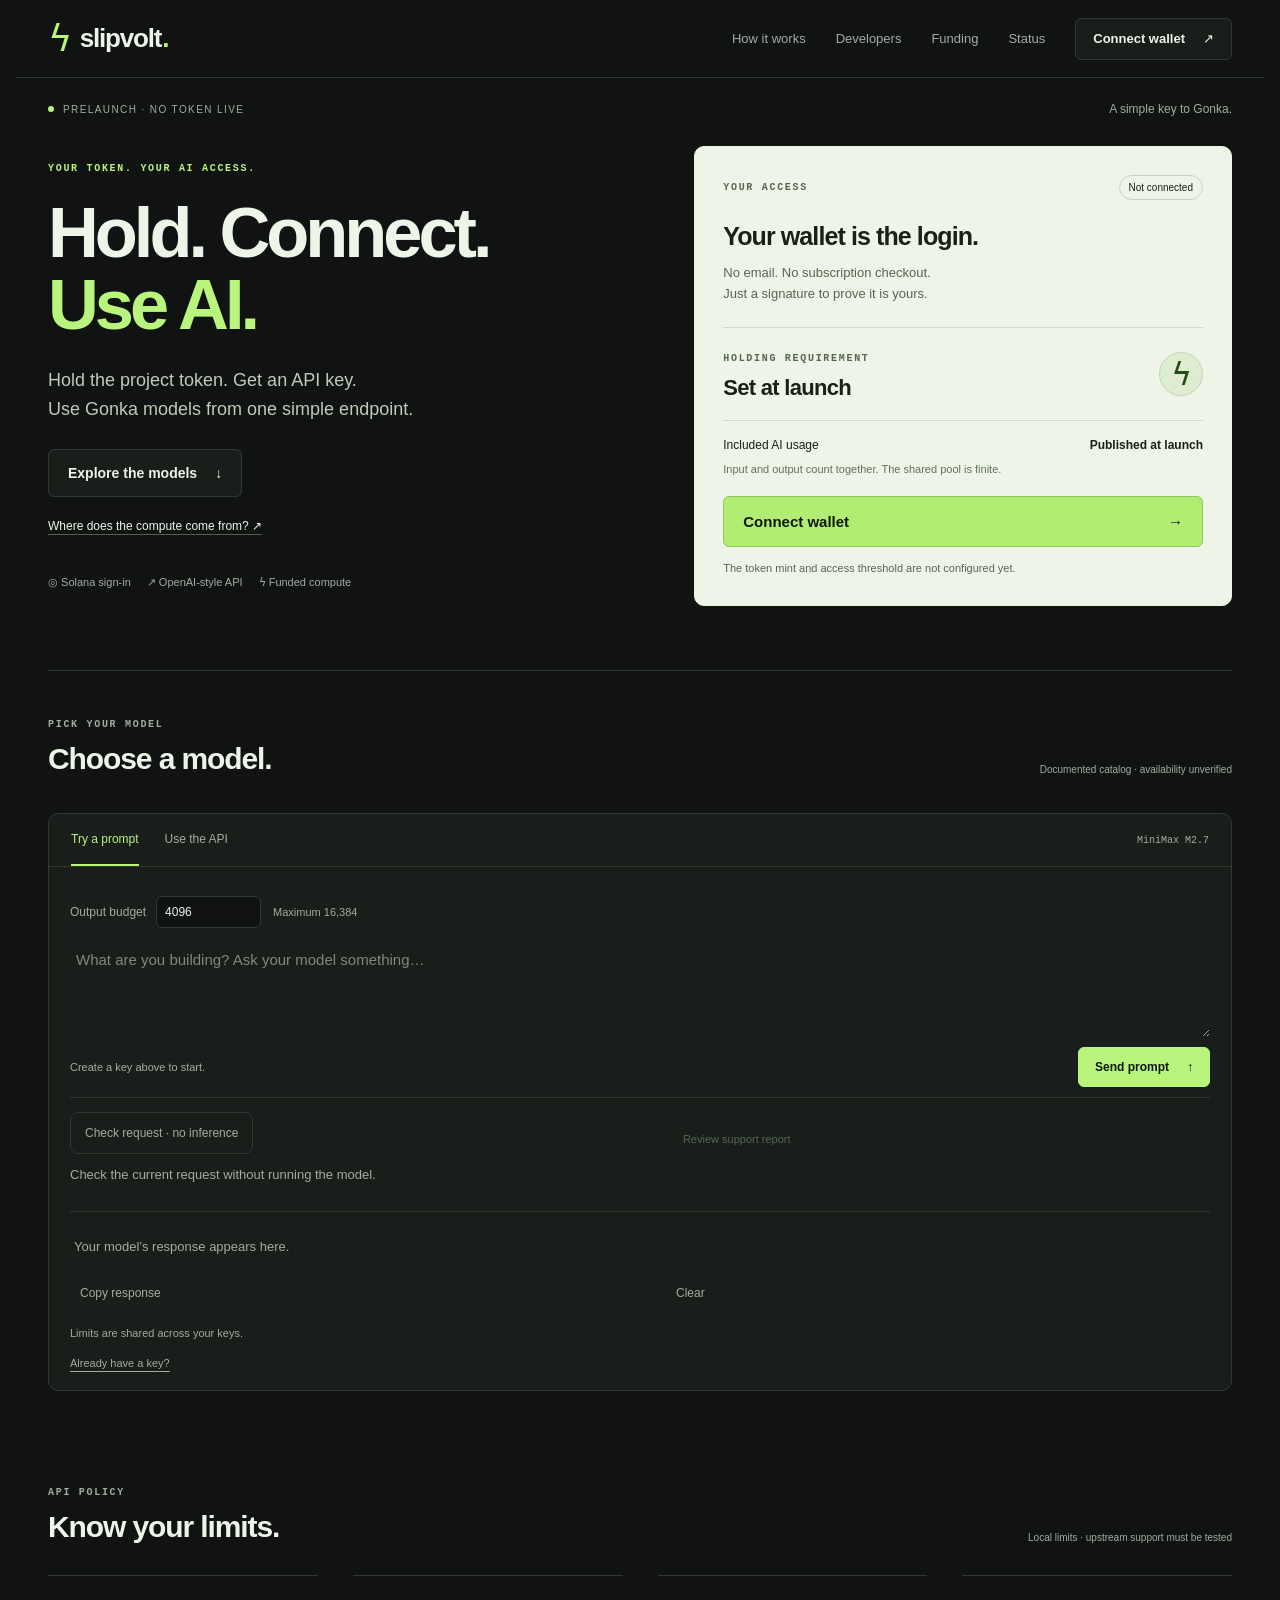
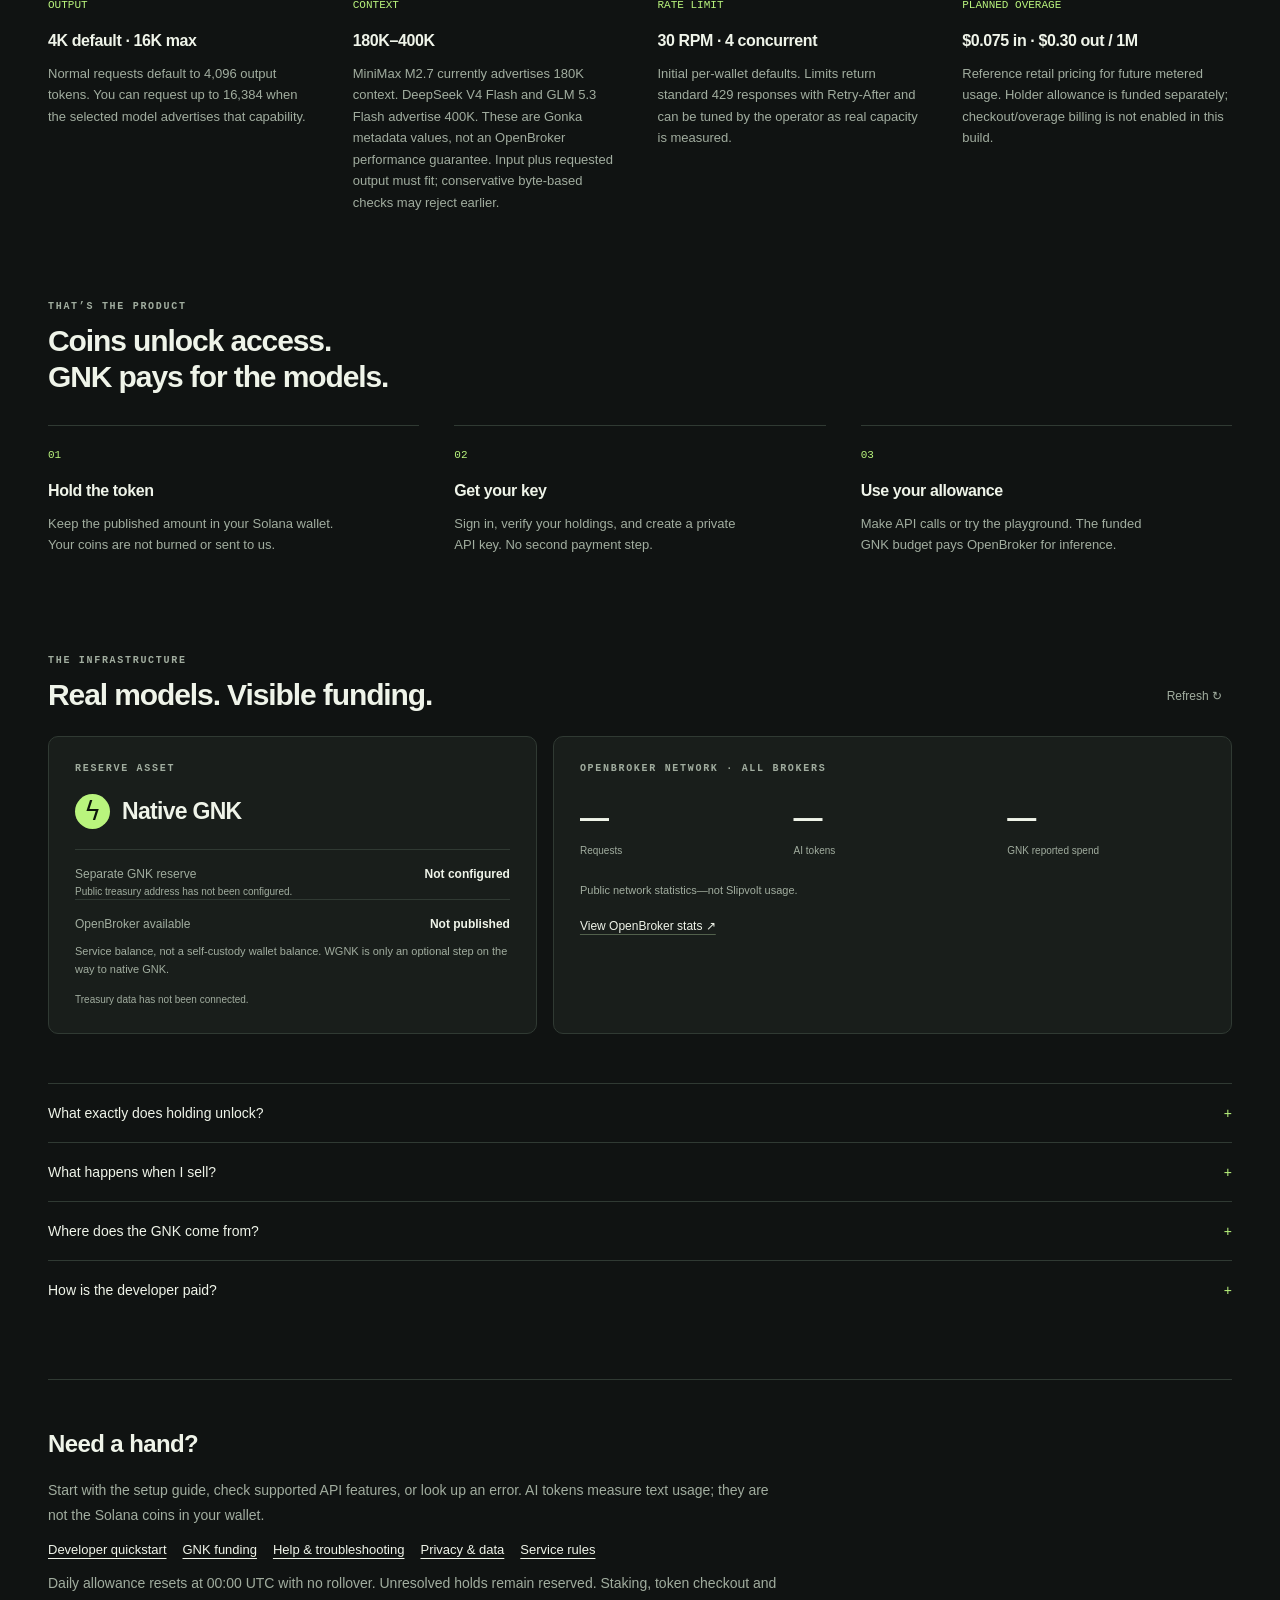
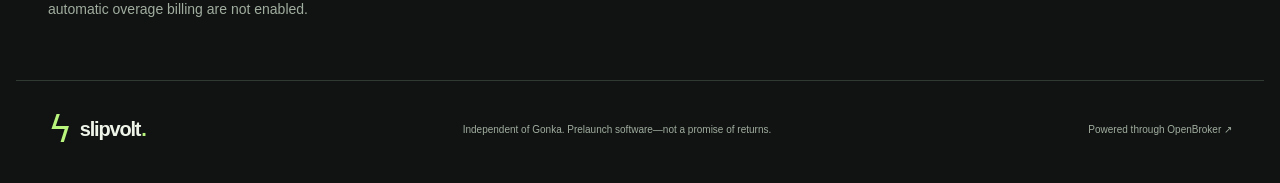
==== public/index.html @ f08b1069 "fix: harden customer UI and API errors" ====
<!doctype html>
<html lang="en">
<head>
<meta charset="utf-8"><meta name="viewport" content="width=device-width,initial-scale=1">
<title>Slipvolt — Hold. Connect. Use AI.</title>
<meta name="description" content="Connect your Solana wallet, unlock your funded AI allowance, and create an API key for Gonka models.">
<link rel="icon" href="favicon.svg"><link rel="stylesheet" href="styles.css"><link rel="stylesheet" href="content.css"><link rel="stylesheet" href="tools.css">
<script src="core.js" defer></script><script src="request-examples.js" defer></script><script src="app.js" defer></script><script src="account-tools.js" defer></script><script src="request-tools.js" defer></script><script src="launch-tools.js" defer></script>
</head>
<body>
<a class="skip" href="#main">Skip to content</a>
<header class="top"><a class="brand" href="#"><span class="bolt" aria-hidden="true">ϟ</span> <span data-site-name>slipvolt</span><span class="brand-dot">.</span></a><nav aria-label="Main navigation"><a href="#how">How it works</a><a href="developers/">Developers</a><a href="funding/">Funding</a><a href="status/">Status</a></nav><button class="button small connect">Connect wallet <span aria-hidden="true">↗</span></button></header>
<main id="main">
<div class="launch-line"><span class="status-dot"></span><span id="stage">PRELAUNCH · NO TOKEN LIVE</span><span id="setup-note">A simple key to Gonka.</span></div>
<section class="hero">
<div class="hero-copy"><div class="eyebrow">YOUR TOKEN. YOUR AI ACCESS.</div><h1>Hold. Connect.<br><em>Use AI.</em></h1><p class="hero-description">Hold the project token. Get an API key.<br>Use Gonka models from one simple endpoint.</p><div class="hero-links"><a class="button dark" href="#playground">Explore the models <span aria-hidden="true">↓</span></a><a class="text-link" href="#how">Where does the compute come from? ↗</a></div><div class="trust-row"><span>◎ Solana sign-in</span><span>↗ OpenAI-style API</span><span>ϟ Funded compute</span></div></div>
<section class="access-card" aria-labelledby="access-title">
<div class="card-heading"><span class="eyebrow">YOUR ACCESS</span><span class="pill" id="access-pill">Not connected</span></div><h2 id="access-title">Your wallet is the login.</h2><p id="access-description">No email. No subscription checkout.<br>Just a signature to prove it is yours.</p>
<div class="holding-row"><div><span class="field-label">HOLDING REQUIREMENT</span><strong id="holding-requirement">Set at launch</strong></div><span class="coin" aria-hidden="true">ϟ</span></div>
<div class="allowance-row"><span>Included AI usage</span><strong id="allowance-label">Published at launch</strong></div><p class="fine" id="allowance-note">Input and output count together. The shared pool is finite.</p>
<button id="main-connect" class="button green full connect">Connect wallet <span aria-hidden="true">→</span></button>
<div id="member-actions" hidden><div id="quota-line"><span id="quota-used">—</span><span id="quota-left">—</span></div><progress id="quota-bar" max="1" value="0" aria-label="Daily AI allowance used"></progress><button id="create-key" class="button green full">Get API key <span aria-hidden="true">↗</span></button><button id="logout" class="text-button">Disconnect</button></div>
<div id="new-key" hidden><label for="created-key" class="field-label">SAVE YOUR KEY · SHOWN ONCE</label><div class="key-line"><input id="created-key" type="password" readonly autocomplete="off" aria-label="Your new API key"><button id="show-key" class="icon-button" aria-label="Show key">Show</button><button id="copy-key" class="icon-button">Copy</button></div><p class="fine">Ready in the playground below. The service’s OpenBroker credential stays on the server.</p></div>
<p id="access-message" class="access-message" role="status">The token mint and access threshold are not configured yet.</p>
<details id="keys-detail" hidden><summary>Manage my keys</summary><div id="key-list"></div><p><a class="text-link" href="/api/usage/export">Download recent usage (CSV)</a></p><p class="fine">Includes the latest 100 records. Your wallet session is required.</p><div class="account-security"><button id="revoke-all-keys" class="text-button">Revoke all API keys</button><button id="logout-everywhere" class="text-button">Sign out all devices</button><p class="fine">Revoking keys blocks new API calls. Signing out devices does not revoke keys.</p></div></details>
</section></section>
<section id="playground" class="play-section">
<div class="section-heading"><div><span class="eyebrow">PICK YOUR MODEL</span><h2>Choose a model.</h2></div><span class="source-label" id="model-source">Documented catalog · availability unverified</span></div>
<div id="model-list" class="model-list" role="group" aria-label="Select an AI model"></div>
<div class="play-panel"><div class="panel-top"><div class="tabs" role="tablist" aria-label="Playground views"><button id="tab-chat" role="tab" aria-selected="true" aria-controls="chat-panel">Try a prompt</button><button id="tab-api" role="tab" aria-selected="false" aria-controls="api-panel">Use the API</button></div><span class="model-id" id="selected-name">MiniMax M2.7</span></div>
<div id="chat-panel" role="tabpanel" aria-labelledby="tab-chat"><div class="request-controls"><label for="output-tokens">Output budget <input id="output-tokens" type="number" min="1" max="16384" step="1" value="4096" inputmode="numeric"></label><span id="output-ceiling" class="fine">Maximum 16,384</span></div><label for="prompt" class="sr-only">Your prompt</label><textarea id="prompt" rows="3" maxlength="1600000" placeholder="What are you building? Ask your model something…"></textarea><div class="prompt-tools"><span id="request-note">Create a key above to start.</span><button id="stop-request" class="text-button" hidden>Stop</button><button id="send" class="button green">Send prompt <span aria-hidden="true">↑</span></button></div><div class="request-assist"><div class="assist-buttons"><button id="check-request" class="icon-button">Check request · no inference</button><button id="review-support" class="text-button">Review support report</button></div><p id="preflight-result" role="status">Check the current request without running the model.</p></div><div id="result" class="result" role="status" aria-live="polite">Your model’s response appears here.</div><div class="response-tools"><button id="copy-response" class="icon-button">Copy response</button><button id="clear-response" class="icon-button">Clear</button><span id="request-id" class="fine"></span></div><p class="fine" id="account-limits">Limits are shared across your keys.</p><details class="existing-key"><summary>Already have a key?</summary><label for="existing-key">Slipvolt API key <span class="fine">Not your obk- key.</span></label><input id="existing-key" type="password" placeholder="sv_…" autocomplete="off" spellcheck="false"></details></div>
<div id="api-panel" role="tabpanel" aria-labelledby="tab-api" hidden><div class="code-title"><label for="example-language" class="sr-only">Example language</label><select id="example-language"><option value="curl">cURL</option><option value="python">Python</option><option value="javascript">JavaScript</option></select><button id="copy-code" class="icon-button">Copy code</button></div><pre><code id="api-code"></code></pre><p class="fine">Set SLIPVOLT_API_KEY in your environment. Input and output tokens both count toward your allowance.</p><details id="connection-details"><summary>Connection kit · no secrets</summary><pre id="connection-kit"></pre><button id="copy-connection" class="icon-button">Copy connection settings</button></details></div>
</div></section>
<section class="rate-section" id="rates"><div class="section-heading"><div><span class="eyebrow">API POLICY</span><h2>Know your limits.</h2></div><span class="source-label">Local limits · upstream support must be tested</span></div><div class="steps"><article><span class="step-number">OUTPUT</span><h3>4K default · 16K max</h3><p>Normal requests default to 4,096 output tokens. You can request up to 16,384 when the selected model advertises that capability.</p></article><article><span class="step-number">CONTEXT</span><h3>180K–400K</h3><p>MiniMax M2.7 currently advertises 180K context. DeepSeek V4 Flash and GLM 5.3 Flash advertise 400K. These are Gonka metadata values, not an OpenBroker performance guarantee. Input plus requested output must fit; conservative byte-based checks may reject earlier.</p></article><article><span class="step-number">RATE LIMIT</span><h3>30 RPM · 4 concurrent</h3><p>Initial per-wallet defaults. Limits return standard 429 responses with Retry-After and can be tuned by the operator as real capacity is measured.</p></article><article><span class="step-number">PLANNED OVERAGE</span><h3 id="rate-copy">$0.075 in · $0.30 out / 1M</h3><p>Reference retail pricing for future metered usage. Holder allowance is funded separately; checkout/overage billing is not enabled in this build.</p></article></div></section>
<section id="how" class="how"><div class="section-heading"><div><span class="eyebrow">THAT’S THE PRODUCT</span><h2>Coins unlock access.<br>GNK pays for the models.</h2></div></div><div class="steps"><article><span class="step-number">01</span><h3>Hold the token</h3><p>Keep the published amount in your Solana wallet. Your coins are not burned or sent to us.</p></article><article><span class="step-number">02</span><h3>Get your key</h3><p>Sign in, verify your holdings, and create a private API key. No second payment step.</p></article><article><span class="step-number">03</span><h3>Use your allowance</h3><p>Make API calls or try the playground. The funded GNK budget pays OpenBroker for inference.</p></article></div></section>
<section id="network" class="network-section"><div class="section-heading"><div><span class="eyebrow">THE INFRASTRUCTURE</span><h2>Real models. Visible funding.</h2></div><button id="refresh" class="icon-button">Refresh ↻</button></div><div class="network-grid"><div class="treasury-card"><div class="field-label">RESERVE ASSET</div><div class="asset-label"><span class="coin">ϟ</span> Native GNK</div><div class="balance-line"><span>Separate GNK reserve</span><strong id="native-available">Not configured</strong></div><span id="native-source" class="source-label">Public treasury address has not been configured.</span><div class="balance-line"><span>OpenBroker available</span><strong id="broker-available">Not published</strong></div><p class="fine">Service balance, not a self-custody wallet balance. WGNK is only an optional step on the way to native GNK.</p><span id="treasury-source" class="source-label">Treasury data has not been connected.</span></div><div class="network-card"><div class="field-label">OPENBROKER NETWORK · ALL BROKERS</div><div class="network-numbers"><div><strong id="network-requests">—</strong><span>Requests</span></div><div><strong id="network-tokens">—</strong><span>AI tokens</span></div><div><strong id="network-cost">—</strong><span>GNK reported spend</span></div></div><p id="network-window" class="fine">Public network statistics—not Slipvolt usage.</p><a class="text-link" href="https://openbroker.gonka.gg/stats" target="_blank" rel="noopener noreferrer">View OpenBroker stats ↗</a></div></div></section>
<section class="faq"><details><summary>What exactly does holding unlock?<span>+</span></summary><p>A maximum daily allowance of AI input and output tokens, shared across your API keys. The Solana coins stay in your wallet. Daily and shared-pool caps still apply, and service pauses when funding or capacity is unavailable. The final threshold will be published before launch.</p></details><details><summary>What happens when I sell?<span>+</span></summary><p>Holdings are checked again before each new API request. Below the required amount, your key cannot make new calls. Calls already in progress may finish. Creating another key does not reset the wallet’s daily allowance.</p></details><details><summary>Where does the GNK come from?<span>+</span></summary><p>The operator funds the native-GNK treasury and allocates a finite inference budget. Collected creator fees may replenish it after disclosed operating costs. Swap execution and fee collection are not automated in this build.</p></details><details><summary>How is the developer paid?<span>+</span></summary><p>Proposed policy: 70% of distributable surplus to the developer after service costs, customer obligations and reserve replenishment; 30% retained. This is not 70% of token purchases. No payouts are automated. </p></details></section>
<section id="resources" class="resource-links" aria-labelledby="resources-title"><h2 id="resources-title">Need a hand?</h2><p>Start with the setup guide, check supported API features, or look up an error. AI tokens measure text usage; they are not the Solana coins in your wallet.</p><nav aria-label="Customer resources"><a href="developers/">Developer quickstart</a><a href="funding/">GNK funding</a><a href="help/">Help &amp; troubleshooting</a><a href="privacy/">Privacy &amp; data</a><a href="terms/">Service rules</a></nav><p>Daily allowance resets at 00:00 UTC with no rollover. Unresolved holds remain reserved. Staking, token checkout and automatic overage billing are not enabled.</p></section>
</main>
<footer><a class="brand" href="#"><span class="bolt" aria-hidden="true">ϟ</span> <span data-site-name>slipvolt</span><span class="brand-dot">.</span></a><p>Independent of Gonka. Prelaunch software—not a promise of returns.</p><a href="https://openbroker.gonka.gg/docs" target="_blank" rel="noopener noreferrer">Powered through OpenBroker ↗</a></footer>
<dialog id="wallet-dialog"><div class="dialog-top"><h2>Connect your wallet</h2><button class="close icon-button" aria-label="Close wallet dialog">×</button></div><p class="fine">A sign-in signature only. No seed phrase, token approval, or transaction.</p><div id="wallet-options"></div><p id="wallet-message" role="status"></p></dialog>
<dialog id="revoke-dialog"><div class="dialog-top"><h2>Revoke this key?</h2><button class="close icon-button" aria-label="Close revocation dialog">×</button></div><p>Apps using it will lose access. This does not move your tokens.</p><button id="confirm-revoke" class="button green full">Revoke key</button></dialog>
<dialog id="support-dialog"><div class="dialog-top"><h2>Review before sharing</h2><button id="support-close" class="icon-button" aria-label="Close support report">×</button></div><p class="fine">Only the fields below will be copied. No prompt, wallet, API key, cookie or private endpoint is included.</p><pre id="support-report"></pre><button id="copy-support" class="button green">Copy reviewed report</button></dialog><div id="toast" role="status" aria-live="polite" hidden></div>
</body></html>
---- public/styles.css ----
:root{--bg:#101312;--panel:#191e1b;--edge:#303a33;--fg:#eff4e9;--muted:#a1ad9f;--green:#b9f47d;--dark:#0d160b;--radius:20px;font-family:Inter,ui-sans-serif,-apple-system,BlinkMacSystemFont,"Segoe UI",sans-serif;color:var(--fg);background:var(--bg);font-synthesis:none;scroll-behavior:smooth}*{box-sizing:border-box}body{margin:0}a{color:inherit;text-decoration:none}button,input,textarea{font:inherit}button,a,input,textarea{touch-action:manipulation}button{cursor:pointer}button:disabled{opacity:.4;cursor:not-allowed}[hidden]{display:none!important}a:focus-visible,button:focus-visible,summary:focus-visible,input:focus-visible,textarea:focus-visible{outline:2px solid var(--green);outline-offset:5px}main,.top,footer{max-width:1248px;margin:auto;padding-left:32px;padding-right:32px}.top{height:96px;display:flex;align-items:center;justify-content:space-between;gap:30px;border-bottom:1px solid var(--edge)}.brand{display:flex;gap:9px;align-items:center;font-size:26px;font-weight:800;letter-spacing:-1.2px}.brand-dot{color:var(--green);margin-left:-8px}.bolt{display:inline-flex;color:var(--green);font-size:37px;line-height:1}.top nav{display:flex;gap:30px;margin-left:auto;font-size:13px;color:var(--muted)}.top nav a:hover{color:var(--fg)}.button{border-radius:11px;border:1px solid var(--edge);padding:15px 19px;display:inline-flex;align-items:center;justify-content:center;gap:18px;font-size:14px;font-weight:700;color:var(--fg);background:var(--panel);min-height:48px}.button.small{min-height:42px;padding:10px 17px;font-size:13px}.button.green{background:var(--green);color:var(--dark);border-color:var(--green)}.button.green:hover{background:#d1ffa4}.button.dark:hover{border-color:var(--muted)}.button.full{width:100%;justify-content:space-between}.launch-line{display:flex;align-items:center;gap:9px;margin:30px 0 42px;font-size:10px;letter-spacing:1.4px;color:var(--muted)}.status-dot{width:6px;height:6px;border-radius:100%;background:var(--green)}#setup-note{margin-left:auto;letter-spacing:0;font-size:12px}.hero{display:grid;grid-template-columns:1.12fr 1fr;gap:64px;align-items:center;padding-bottom:64px}.eyebrow,.field-label{font-family:ui-monospace,SFMono-Regular,monospace;letter-spacing:1.7px;font-size:10px;font-weight:600;color:var(--muted)}.hero-copy .eyebrow{color:var(--green);margin-bottom:23px}h1{font-size:clamp(48px,5.5vw,78px);line-height:1.02;letter-spacing:-4px;margin:0;font-weight:760}h1 em{font-style:normal;color:var(--green)}.hero-description{font-size:18px;line-height:1.6;color:#bfcbba;margin:25px 0 25px}.hero-links{display:flex;align-items:flex-start;flex-direction:column;gap:19px}.text-link{font-size:12px;text-decoration:underline;text-decoration-color:#52614c;text-underline-offset:4px;line-height:1.7}.trust-row{display:flex;gap:16px;flex-wrap:wrap;margin-top:40px;color:var(--muted);font-size:11px}.access-card{background:var(--fg);color:#172115;border:1px solid #ecf6db;border-radius:var(--radius);padding:28px;box-shadow:0 15px 80px #050c0550}.access-card .eyebrow,.access-card .field-label{color:#556650}.card-heading{display:flex;align-items:center;justify-content:space-between;gap:10px;margin-bottom:22px}.pill{font-size:10px;padding:6px 9px;border:1px solid #c7d4c0;border-radius:100px;white-space:nowrap}.access-card h2{font-size:25px;letter-spacing:-.9px;margin:0 0 12px}.access-card p{font-size:13px;line-height:1.6;color:#556650;margin:0 0 18px}.holding-row{padding:19px 0;display:flex;align-items:center;justify-content:space-between;border-top:1px solid #cfdbc7;border-bottom:1px solid #cfdbc7;margin-top:22px}.holding-row strong{display:block;font-size:22px;letter-spacing:-.7px;margin-top:10px;overflow-wrap:anywhere}.coin{display:inline-flex;align-items:center;justify-content:center;width:44px;height:44px;background:#deedcf;border:1px solid #c4d5b8;color:#274a18;border-radius:50%;font-size:32px;font-weight:700;flex-shrink:0}.allowance-row{display:flex;justify-content:space-between;gap:12px;margin:17px 0 8px;font-size:12px}.allowance-row strong{text-align:right}p.fine,.fine{font-size:11px;line-height:1.65;color:var(--muted)}.access-card .fine{color:#607257}.access-card .green{background:#b1ed73;border:1px solid #91c65a;min-height:51px;font-size:15px}.access-card .access-message{font-size:11px;margin:13px 0 0}.text-button{display:block;background:none;border:0;color:#556650;font-size:11px;margin:12px auto 0;min-height:30px}.key-line{display:flex;gap:4px;margin-top:8px;border:1px solid #b7c9a7;border-radius:8px;padding:4px}input{min-width:0;border:1px solid var(--edge);background:var(--bg);color:var(--fg);border-radius:8px;padding:12px;max-width:100%}.key-line input{flex:1;background:transparent;color:#172115;border:0;padding:8px;width:90px;font-family:ui-monospace,monospace;font-size:12px}.key-line .icon-button{color:#34452b;padding:6px;font-size:11px}#new-key{padding-top:18px;margin-top:16px;border-top:1px solid #cfdbc7}#new-key p{margin-top:9px}#quota-line{display:flex;justify-content:space-between;font-size:11px;margin:12px 0 8px}progress{width:100%;height:5px;margin-bottom:18px;accent-color:#3e6c21}#keys-detail{font-size:11px;margin-top:15px}#keys-detail summary{padding:4px 0}.key-item{display:flex;gap:8px;justify-content:space-between;padding:10px 0;border-top:1px solid #c7d6bd}.key-item button{color:#314229;background:none;border:0;font-size:11px}.section-heading{display:flex;justify-content:space-between;align-items:flex-end;gap:20px;margin-bottom:23px}.section-heading h2{font-size:30px;letter-spacing:-1.1px;line-height:1.2;margin:10px 0 0}.source-label{color:var(--muted);font-size:10px;line-height:1.5}.play-section{padding:42px 0 55px;border-top:1px solid var(--edge);scroll-margin-top:20px}.model-list{display:grid;grid-template-columns:repeat(3,1fr);gap:11px;margin-bottom:13px}.model-tab{background:var(--panel);border:1px solid var(--edge);border-radius:12px;padding:20px;text-align:left;color:var(--fg);min-width:0;position:relative}.model-tab[aria-pressed=true]{border-color:var(--green);background:#1d271b}.model-tab .model-mark{display:block;color:var(--green);font-family:ui-monospace,monospace;font-size:13px;letter-spacing:2px;margin-bottom:15px}.model-tab strong{display:block;font-size:16px;letter-spacing:-.4px}.model-tab small{display:block;color:var(--muted);font-size:11px;margin-top:6px}.model-tab[aria-pressed=true]:after{content:'✓';position:absolute;right:16px;top:18px;color:var(--green)}.play-panel{border:1px solid var(--edge);border-radius:13px;overflow:hidden;background:var(--panel)}.panel-top{display:flex;align-items:center;justify-content:space-between;border-bottom:1px solid var(--edge);padding:0 22px;gap:10px}.tabs{display:flex;gap:26px}.tabs button{background:none;border:0;border-bottom:2px solid transparent;border-radius:0;padding:18px 0;color:var(--muted);font-size:12px}.tabs button[aria-selected=true]{color:var(--green);border-color:var(--green)}.model-id{font-family:ui-monospace,monospace;font-size:10px;color:var(--muted);overflow-wrap:anywhere;max-width:45%;text-align:right}#chat-panel{padding:21px}textarea{display:block;resize:vertical;min-height:95px;max-height:400px;width:100%;background:transparent;border:0;color:var(--fg);font-size:15px;line-height:1.65;padding:6px;outline-offset:0}textarea::placeholder{color:#7e8b79}.prompt-tools{display:flex;align-items:center;gap:18px;justify-content:space-between;font-size:11px;color:var(--muted);padding:10px 0}.prompt-tools .button{padding:10px 16px;font-size:12px;white-space:nowrap;min-height:40px}.result{border-top:1px solid var(--edge);padding:23px 4px 9px;margin-top:11px;font-size:13px;line-height:1.8;color:var(--muted);white-space:pre-wrap;overflow-wrap:anywhere;max-height:520px;overflow-y:auto}.result.has-output{color:var(--fg)}.existing-key{font-size:11px;margin-top:15px}.existing-key label{display:block;margin-top:13px;margin-bottom:8px}.existing-key input{width:100%;font-family:ui-monospace,monospace;font-size:12px}summary{cursor:pointer;list-style:none}summary::-webkit-details-marker{display:none}.existing-key summary{text-decoration:underline;text-underline-offset:4px;color:var(--muted)}#api-panel{padding:20px 24px}.code-title{display:flex;justify-content:space-between;align-items:center;color:var(--muted);font-size:11px}.icon-button{background:transparent;color:var(--muted);border:1px solid transparent;border-radius:7px;font-size:12px;padding:9px;min-height:34px}.icon-button:hover{border-color:var(--edge);color:var(--fg)}pre{font-size:12px;line-height:1.9;color:#d7ecc5;overflow:auto;max-width:100%;padding:12px 0;margin-bottom:20px}.how{padding:34px 0 49px}.steps{display:grid;grid-template-columns:repeat(3,1fr);gap:35px;margin-top:30px}.steps article{border-top:1px solid var(--edge);padding-top:18px}.step-number{font-family:ui-monospace,monospace;color:var(--green);font-size:11px}h3{font-size:16px;margin:20px 0 10px;letter-spacing:-.4px}.steps p{font-size:13px;line-height:1.75;color:var(--muted);max-width:290px}.network-section{padding:31px 0 49px}.network-grid{display:grid;grid-template-columns:.9fr 1.25fr;gap:16px}.treasury-card,.network-card{padding:26px;border:1px solid var(--edge);background:var(--panel);border-radius:14px}.asset-label{display:flex;align-items:center;gap:12px;font-size:23px;font-weight:600;letter-spacing:-.7px;margin:20px 0}.treasury-card .coin{width:35px;height:35px;font-size:26px;background:var(--green);color:var(--dark);border:0}.balance-line{display:flex;align-items:center;justify-content:space-between;font-size:12px;gap:10px;border-top:1px solid var(--edge);padding-top:17px}.balance-line>span{color:var(--muted)}.network-numbers{display:grid;grid-template-columns:repeat(3,1fr);gap:16px;margin:28px 0 22px}.network-numbers strong{display:block;font-size:29px;letter-spacing:-1.2px;overflow-wrap:anywhere}.network-numbers span{display:block;color:var(--muted);font-size:10px;line-height:1.6;margin-top:8px}.network-card .text-link{display:inline-block;margin-top:6px}.faq{margin:0 0 60px}.faq details{border-top:1px solid var(--edge)}.faq summary{padding:21px 0;display:flex;justify-content:space-between;gap:20px;font-size:14px}.faq summary span{color:var(--green)}.faq p{color:var(--muted);font-size:13px;line-height:1.8;max-width:770px;margin:0 0 24px}footer{padding-top:30px;padding-bottom:35px;border-top:1px solid var(--edge);display:flex;align-items:center;gap:30px;justify-content:space-between}footer .brand{font-size:20px}footer p,footer>a:last-child{font-size:10px;color:var(--muted);line-height:1.7}dialog{background:#1b221b;color:var(--fg);border:1px solid #506343;border-radius:17px;width:min(440px,calc(100% - 36px));padding:27px}dialog::backdrop{background:#000b;backdrop-filter:blur(4px)}.dialog-top{display:flex;justify-content:space-between;align-items:center;gap:10px}.dialog-top h2{font-size:21px;margin:0}.dialog-top .close{font-size:23px}.wallet-option{display:block;width:100%;border:1px solid var(--edge);background:#243020;color:var(--fg);padding:18px;text-align:left;border-radius:11px;font-size:14px;margin-top:12px}#wallet-message{font-size:12px;line-height:1.7;color:var(--muted)}#toast{position:fixed;bottom:25px;left:50%;transform:translateX(-50%);max-width:calc(100% - 35px);background:var(--green);color:var(--dark);padding:15px 21px;border-radius:10px;font-size:12px;line-height:1.6;box-shadow:0 8px 50px #0007;z-index:20}.skip,.sr-only{position:absolute;width:1px;height:1px;padding:0;margin:-1px;overflow:hidden;clip:rect(0,0,0,0);white-space:nowrap;border:0}.skip:focus{position:fixed;width:auto;height:auto;clip:auto;top:0;left:0;padding:15px;background:var(--green);color:var(--dark);z-index:100}@media(max-width:960px){main,.top,footer{padding-left:24px;padding-right:24px}.hero{gap:30px;grid-template-columns:1fr 1fr}h1{font-size:62px;letter-spacing:-3.5px}.hero-description{font-size:16px}.hero-links .text-link{font-size:11px}.access-card{padding:22px}.access-card h2{font-size:22px}.trust-row{gap:9px;font-size:10px}.network-grid{grid-template-columns:1fr 1fr}.network-numbers{grid-template-columns:1fr 1fr;gap:20px}.top nav{gap:15px}}@media(max-width:700px){main,.top,footer{padding-left:20px;padding-right:20px}.top{height:78px;gap:10px}.brand{font-size:23px}.top nav{display:none}.top .button{font-size:11px;padding:10px 12px}.launch-line{margin:24px 0 30px;font-size:9px}#setup-note{display:none}.hero{grid-template-columns:1fr;gap:34px;padding-bottom:40px}.hero-copy{padding-top:7px}h1{font-size:64px;letter-spacing:-3.8px}.hero-copy .eyebrow{font-size:9px;margin-bottom:20px}.hero-description{font-size:16px;margin:21px 0}.hero-links{gap:13px}.trust-row{margin-top:23px;gap:15px}.access-card{padding:23px}.section-heading{align-items:flex-start;flex-direction:column;gap:10px}.section-heading h2{font-size:27px}.play-section{padding:30px 0}.model-list{gap:7px}.model-tab{padding:13px 10px}.model-tab .model-mark{font-size:10px;margin-bottom:16px}.model-tab strong{font-size:12px;line-height:1.5}.model-tab small{font-size:9px;line-height:1.6}.model-tab[aria-pressed=true]:after{right:9px;top:12px;font-size:11px}.panel-top{padding:0 14px}.tabs{gap:17px}.tabs button{font-size:11px}.model-id{font-size:9px}#chat-panel{padding:14px}.prompt-tools{gap:10px}.prompt-tools #request-note{font-size:10px;line-height:1.6}.prompt-tools .button{padding:10px;font-size:11px}.steps{grid-template-columns:1fr;gap:10px;margin-top:20px}.steps article{padding-top:16px;display:grid;grid-template-columns:30px 1fr;column-gap:15px}.steps h3{margin:0 0 9px}.steps p{grid-column:2;margin:0 0 19px;max-width:none;font-size:12px}.step-number{padding-top:4px}.how{padding-bottom:15px}.network-grid{grid-template-columns:1fr}.network-section .section-heading{flex-direction:row}.network-section .section-heading h2{font-size:25px}.network-numbers{grid-template-columns:repeat(3,1fr);gap:15px}.network-numbers strong{font-size:26px}.network-section{padding-bottom:35px}.treasury-card,.network-card{padding:22px}.faq summary{font-size:13px;line-height:1.5}.faq{margin-bottom:30px}footer{flex-wrap:wrap;gap:12px;padding-top:25px;padding-bottom:25px}footer p{flex-basis:100%;order:3;margin:0}footer>a:last-child{margin-left:auto}pre{font-size:10px}#api-panel{padding:16px}}@media(max-width:360px){main,.top,footer{padding-left:15px;padding-right:15px}h1{font-size:58px}.access-card{padding:18px}.model-tab strong{font-size:11px}.trust-row{gap:9px}.network-numbers strong{font-size:23px}}@media(prefers-reduced-motion:reduce){:root{scroll-behavior:auto}*{animation:none!important;transition:none!important}}

.model-limits{display:block;margin-top:6px;color:#8c938b;font-family:ui-monospace,monospace;font-size:10px}.rate-section{padding:70px 0}.rate-section .steps article{min-height:210px}

.model-health{font-family:ui-monospace,monospace;text-transform:uppercase;letter-spacing:.05em}.model-unavailable{opacity:.58}.model-unavailable .model-health{color:#e79d91}.model-tab:not(.model-unavailable) .model-health{color:#96c977}

.rate-section .steps{grid-template-columns:repeat(4,1fr)}@media(max-width:800px){.rate-section .steps{grid-template-columns:1fr 1fr}}@media(max-width:520px){.rate-section .steps{grid-template-columns:1fr}}

/* Keep access, usage and API controls ahead of promotion. */
:root{--radius:8px}.access-card{box-shadow:none}.button,dialog,.wallet-option{border-radius:6px}dialog::backdrop{backdrop-filter:none}
.rate-section{padding:40px 0}.rate-section .steps article{min-height:0}.steps article p{line-height:1.65}.source-label{line-height:1.5}.hero{gap:44px}.top{height:78px}.launch-line{margin:24px 0 30px}.hero-description{max-width:34em}
@media(max-width:700px){.hero{gap:28px}.hero-copy h1{font-size:52px;letter-spacing:-2.6px}.top{height:70px}.rate-section .steps article{grid-template-columns:1fr}.rate-section .steps p{grid-column:1}.rate-section .steps .step-number{margin-bottom:10px}}

/* Compact controls, plain surfaces; no animated decoration. */
:root{--radius:10px}select{font:inherit;background:var(--panel);color:var(--fg);border:1px solid var(--edge);border-radius:6px;padding:9px;max-width:100%}select:focus-visible{outline:2px solid var(--green);outline-offset:3px}.request-controls,.response-tools{display:flex;flex-wrap:wrap;align-items:center;gap:12px;margin:8px 0 14px}.request-controls label{font-size:12px;color:var(--muted);display:flex;align-items:center;gap:10px}.request-controls input{width:105px;border:1px solid var(--edge);border-radius:6px;padding:8px;background:var(--bg);color:var(--fg)}.response-tools{justify-content:space-between}.response-tools .fine{overflow-wrap:anywhere;max-width:100%}.account-security{border-top:1px solid var(--edge);margin-top:12px;padding-top:8px}.account-security .text-button{min-height:40px;margin-right:12px}.rate-section{padding:35px 0}.rate-section .steps article{min-height:auto}.play-panel,.access-card,.treasury-card,.network-card{border-radius:10px}@media(max-width:700px){.request-controls{gap:6px}.request-controls .fine{flex-basis:100%}.prompt-tools{flex-wrap:wrap}.prompt-tools #request-note{flex-basis:100%}}
---- public/content.css ----
/* Shared editorial layout. No external fonts, trackers or framework dependency. */
.doc-header{max-width:850px;padding:52px 0 40px}
.doc-header h1{font-size:clamp(36px,5vw,60px);line-height:1.08;letter-spacing:-2px;margin:16px 0 20px}
.doc-header>p{max-width:660px;font-size:18px;line-height:1.7;color:var(--muted)}
.doc-header .doc-date{font-size:12px;margin-top:24px}
.doc-layout{display:grid;grid-template-columns:205px minmax(0,1fr);gap:54px;padding-bottom:64px}
.doc-layout aside{align-self:start;position:sticky;top:24px}
.doc-layout aside nav{display:grid;gap:4px;margin-bottom:22px}
.doc-layout aside nav a{padding:9px 0;font-size:13px;line-height:1.5;color:var(--muted)}
.doc-body{max-width:790px;min-width:0}
.doc-body section{scroll-margin-top:24px;padding:30px 0;border-top:1px solid var(--edge)}
.doc-body h2{font-size:25px;letter-spacing:-.7px;margin:0 0 18px;line-height:1.25}
.doc-body p,.doc-body li{font-size:15px;line-height:1.85;color:var(--muted);overflow-wrap:anywhere}
.doc-body strong{color:var(--fg)}
.doc-body ol,.doc-body ul{padding-left:22px}
.doc-body li{padding-left:5px;margin:10px 0}
.doc-body a,.resource-links a,.footer-links a{text-decoration:underline;text-underline-offset:4px}
.doc-body a:hover,.doc-layout aside a:hover{color:var(--green)}
.doc-body code{font-size:12px;overflow-wrap:anywhere;color:var(--fg)}
.doc-body pre{padding:18px;background:var(--panel);border:1px solid var(--edge);border-radius:10px;overflow:auto;line-height:1.8;max-width:100%}
.doc-body pre code{overflow-wrap:normal;white-space:pre}
.table-scroll{max-width:100%;overflow-x:auto;border:1px solid var(--edge);border-radius:10px}
.table-scroll:focus-visible{outline:2px solid var(--green);outline-offset:4px}
.doc-body table{border-collapse:collapse;width:100%;min-width:470px;font-size:13px;line-height:1.7}
.doc-body th,.doc-body td{text-align:left;vertical-align:top;padding:14px;border-bottom:1px solid var(--edge)}
.doc-body td{color:var(--muted)}
.doc-body caption{text-align:left;padding:14px;color:var(--fg);font-weight:650}
.doc-body tbody tr:last-child td{border-bottom:0}
.doc-page .top nav{display:flex}
.footer-links{display:flex;flex-wrap:wrap;gap:16px;font-size:12px;line-height:1.8}
.resource-links{padding:30px 0 44px;border-top:1px solid var(--edge)}
.resource-links h2{font-size:24px;letter-spacing:-.6px}
.resource-links p{color:var(--muted);line-height:1.8;font-size:14px;max-width:740px}
.resource-links nav{display:flex;flex-wrap:wrap;gap:16px;font-size:13px}
@media(max-width:760px){.doc-layout{grid-template-columns:minmax(0,1fr);gap:20px}.doc-layout aside{position:static}.doc-layout aside nav{grid-template-columns:repeat(2,minmax(0,1fr))}.doc-header{padding-top:34px}.doc-body h2{font-size:23px}}
@media(max-width:540px){.doc-page .top{height:auto;min-height:100px;flex-wrap:wrap;gap:14px;padding-top:20px;padding-bottom:20px}.doc-page .top nav{margin-left:0;width:100%;gap:10px 18px;flex-wrap:wrap}.doc-header h1{letter-spacing:-1.4px}.doc-header>p{font-size:16px}.doc-layout aside nav a{font-size:12px}.doc-page footer{align-items:flex-start}}
@media(prefers-reduced-motion:reduce){html:root{scroll-behavior:auto}}
---- public/tools.css ----
/* Compact additions; the primary wallet -> key -> model path is unchanged. */
.request-assist{padding:14px 0;border-top:1px solid var(--edge);display:grid;gap:10px}
.request-assist .assist-buttons{display:flex;gap:10px;flex-wrap:wrap}
#preflight-result{font-size:13px;line-height:1.7;color:var(--muted);margin:0;overflow-wrap:anywhere}
#preflight-result[data-verdict="blocked"]{color:#ffb08a}
#connection-details{padding-top:18px;border-top:1px solid var(--edge);margin-top:20px}
#connection-details summary{cursor:pointer;font-size:14px;font-weight:650}
#connection-kit,#support-report{font:12px/1.8 ui-monospace,monospace;white-space:pre-wrap;overflow-wrap:anywhere;padding:16px;background:var(--panel);border-radius:10px;max-width:100%}
#support-dialog{width:min(620px,calc(100% - 32px));max-height:85vh;overflow:auto}
.status-main{padding:42px 0 70px}.status-head{max-width:780px;padding-bottom:32px}.status-head h1{font-size:clamp(34px,6vw,64px);line-height:1.08;letter-spacing:-2px;margin:18px 0}.status-head p{font-size:16px;line-height:1.8;color:var(--muted)}
.status-grid{display:grid;grid-template-columns:repeat(2,minmax(0,1fr));gap:18px}.status-box{padding:26px;border:1px solid var(--edge);border-radius:18px;background:var(--panel);min-width:0}.status-box h2{font-size:20px;margin:10px 0 18px}.status-box p{font-size:14px;line-height:1.8;color:var(--muted)}
.status-value{font-size:26px;font-weight:750;letter-spacing:-.7px;display:block;margin:12px 0}.status-detail{overflow-wrap:anywhere;font:12px/1.7 ui-monospace,monospace}.status-model{padding:16px 0;border-top:1px solid var(--edge)}.status-model strong{display:block;overflow-wrap:anywhere}.status-model span{display:block;color:var(--muted);font-size:13px;line-height:1.8}.status-foot{padding-top:30px;max-width:760px;line-height:1.8;color:var(--muted);font-size:14px}.status-foot a{text-decoration:underline}.status-actions{display:flex;gap:14px;align-items:center;flex-wrap:wrap;margin:20px 0}.status-empty{color:var(--muted)}
@media(max-width:700px){.status-grid{grid-template-columns:1fr}.status-box{padding:20px}.status-page .top{height:auto;min-height:90px;gap:12px;flex-wrap:wrap;padding-top:20px;padding-bottom:20px}.status-page .top nav{display:flex;gap:16px}.status-head h1{letter-spacing:-1px}}

.request-assist .assist-buttons>.icon-button{flex:0 1 auto;border:1px solid var(--edge);border-radius:8px;padding:10px 14px;background:var(--panel)}
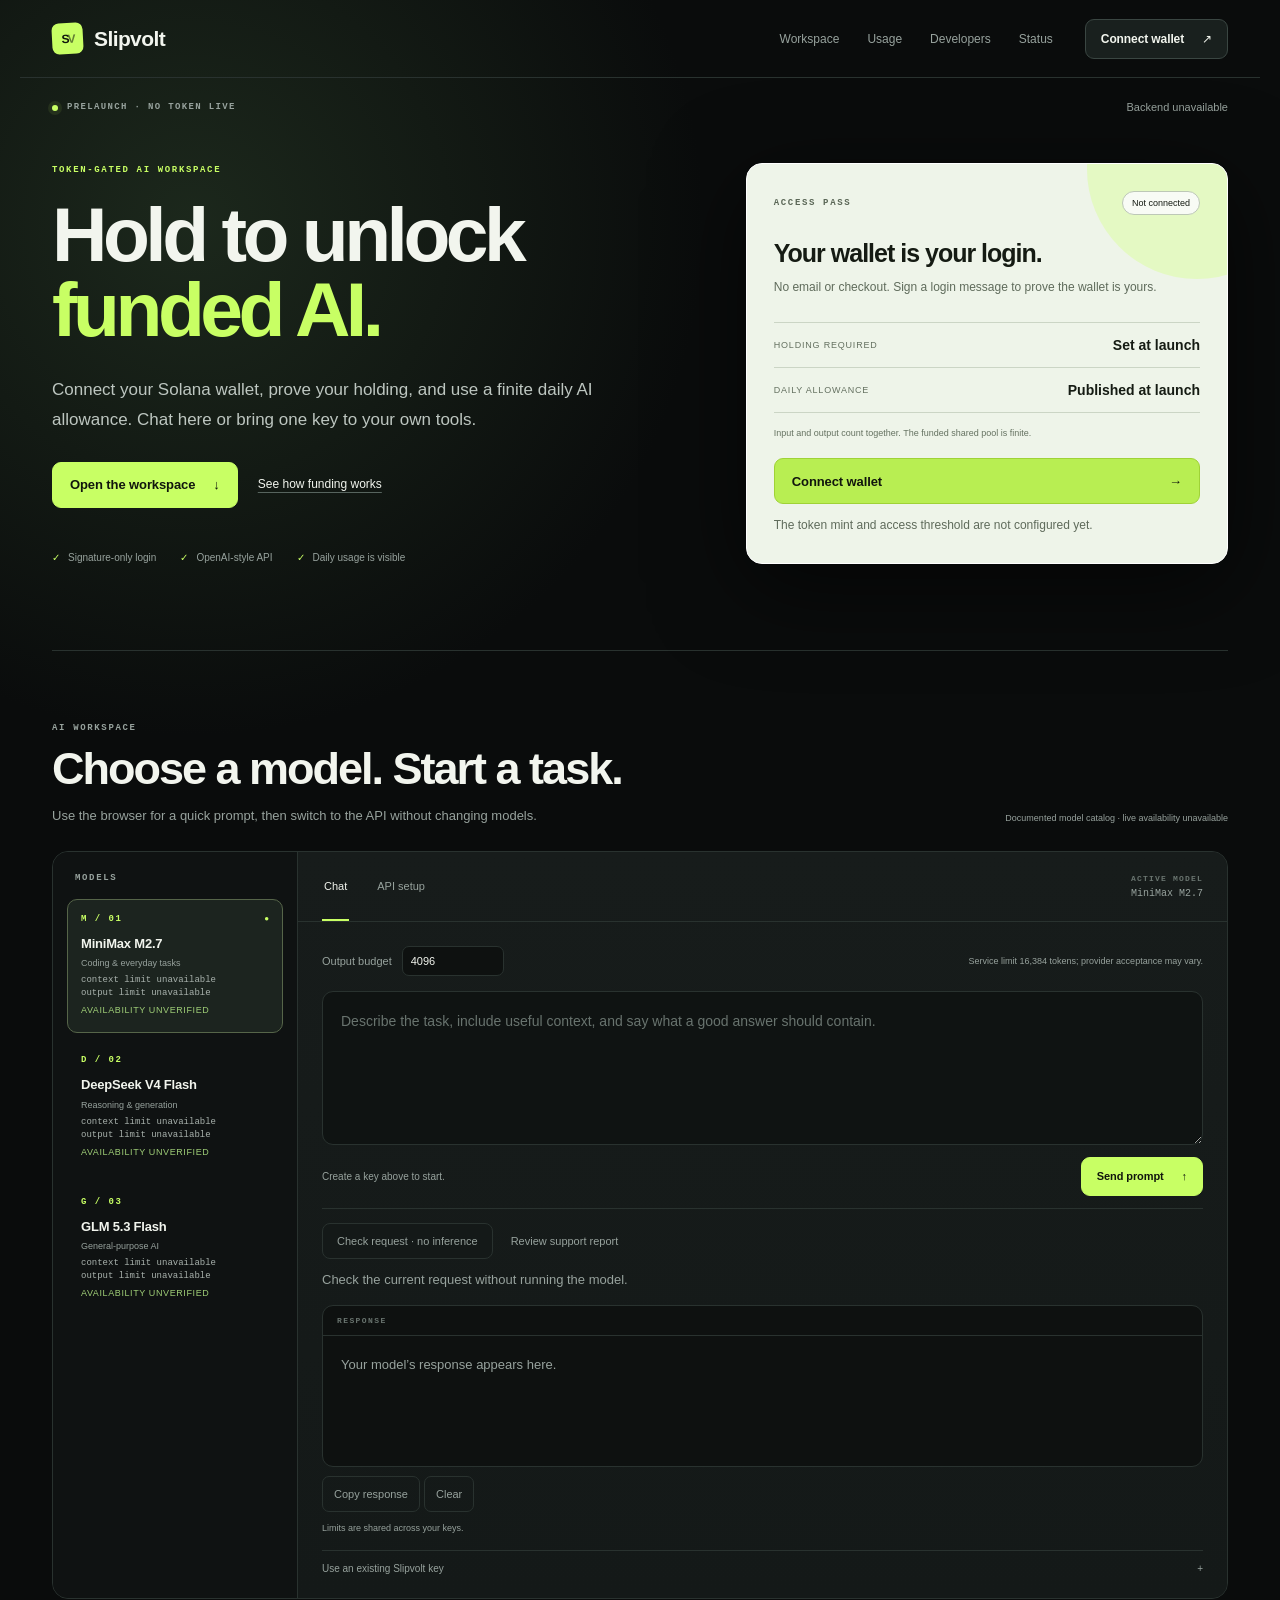
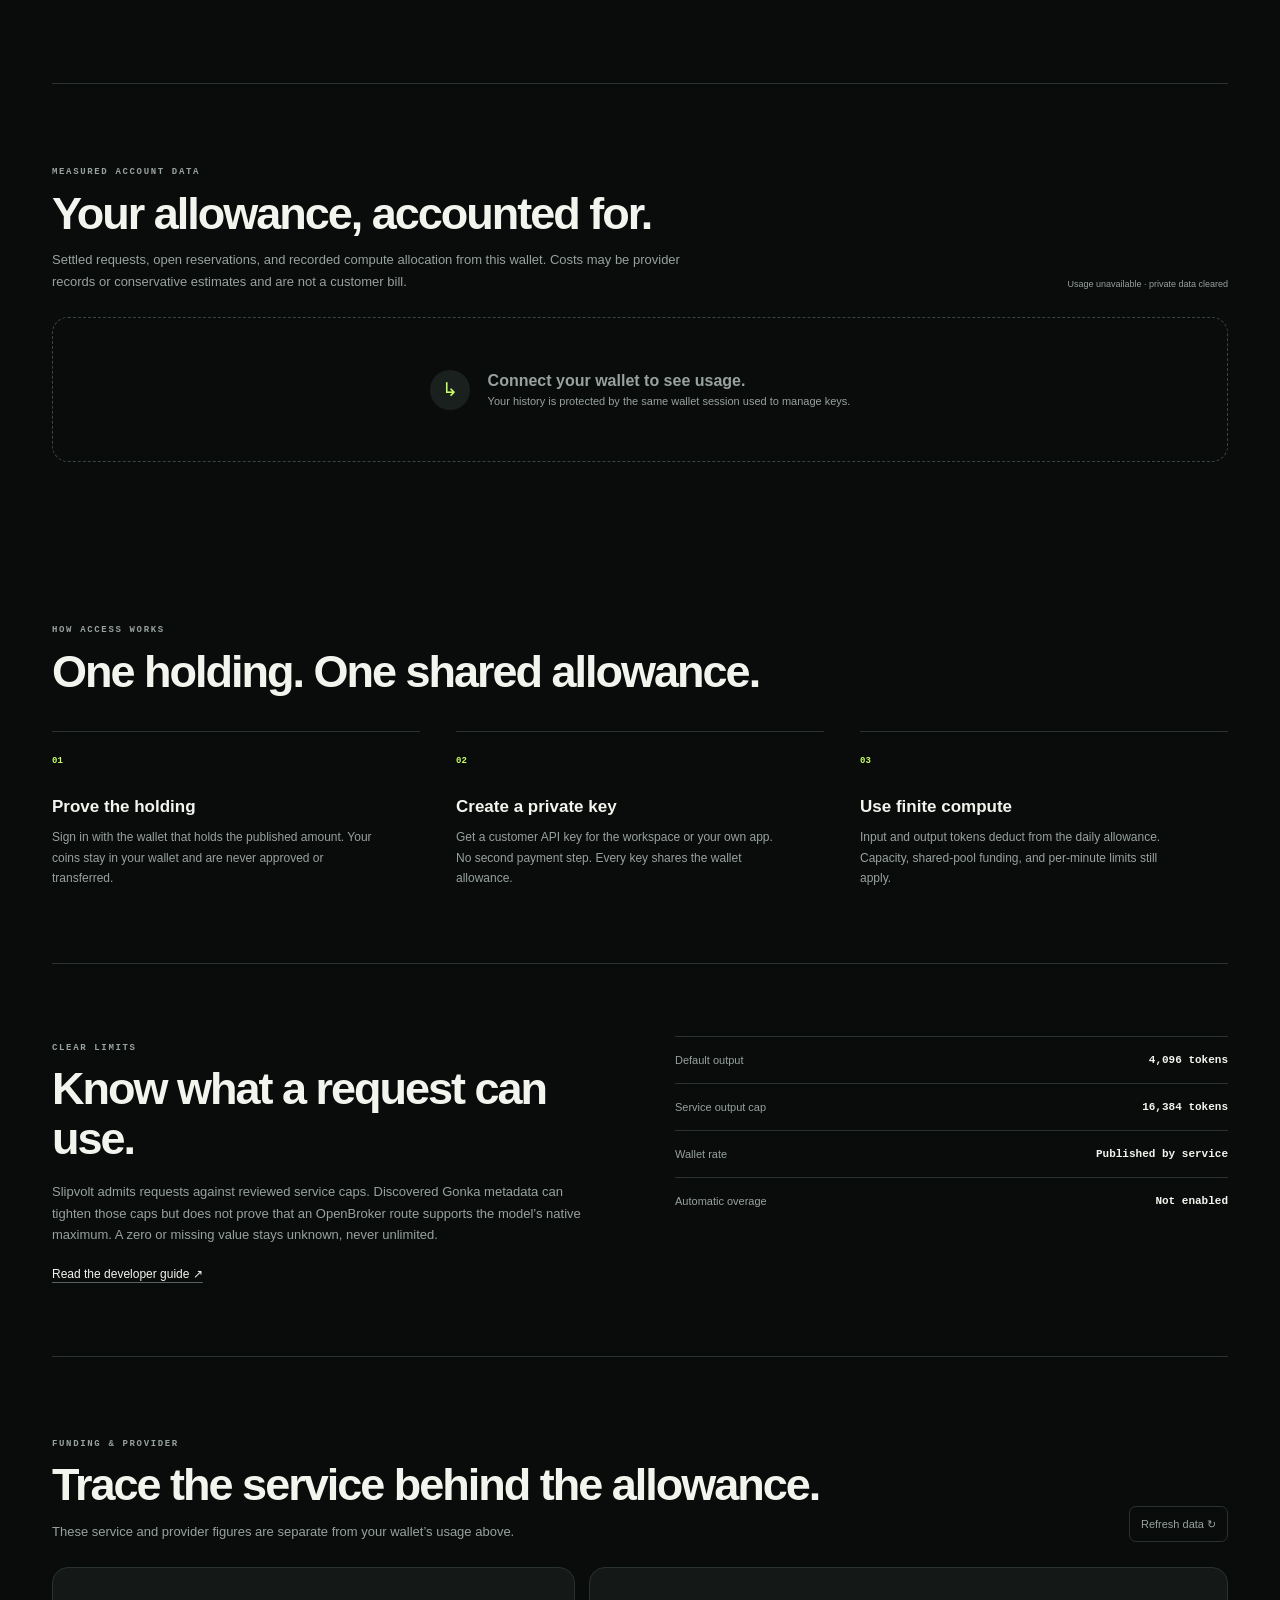
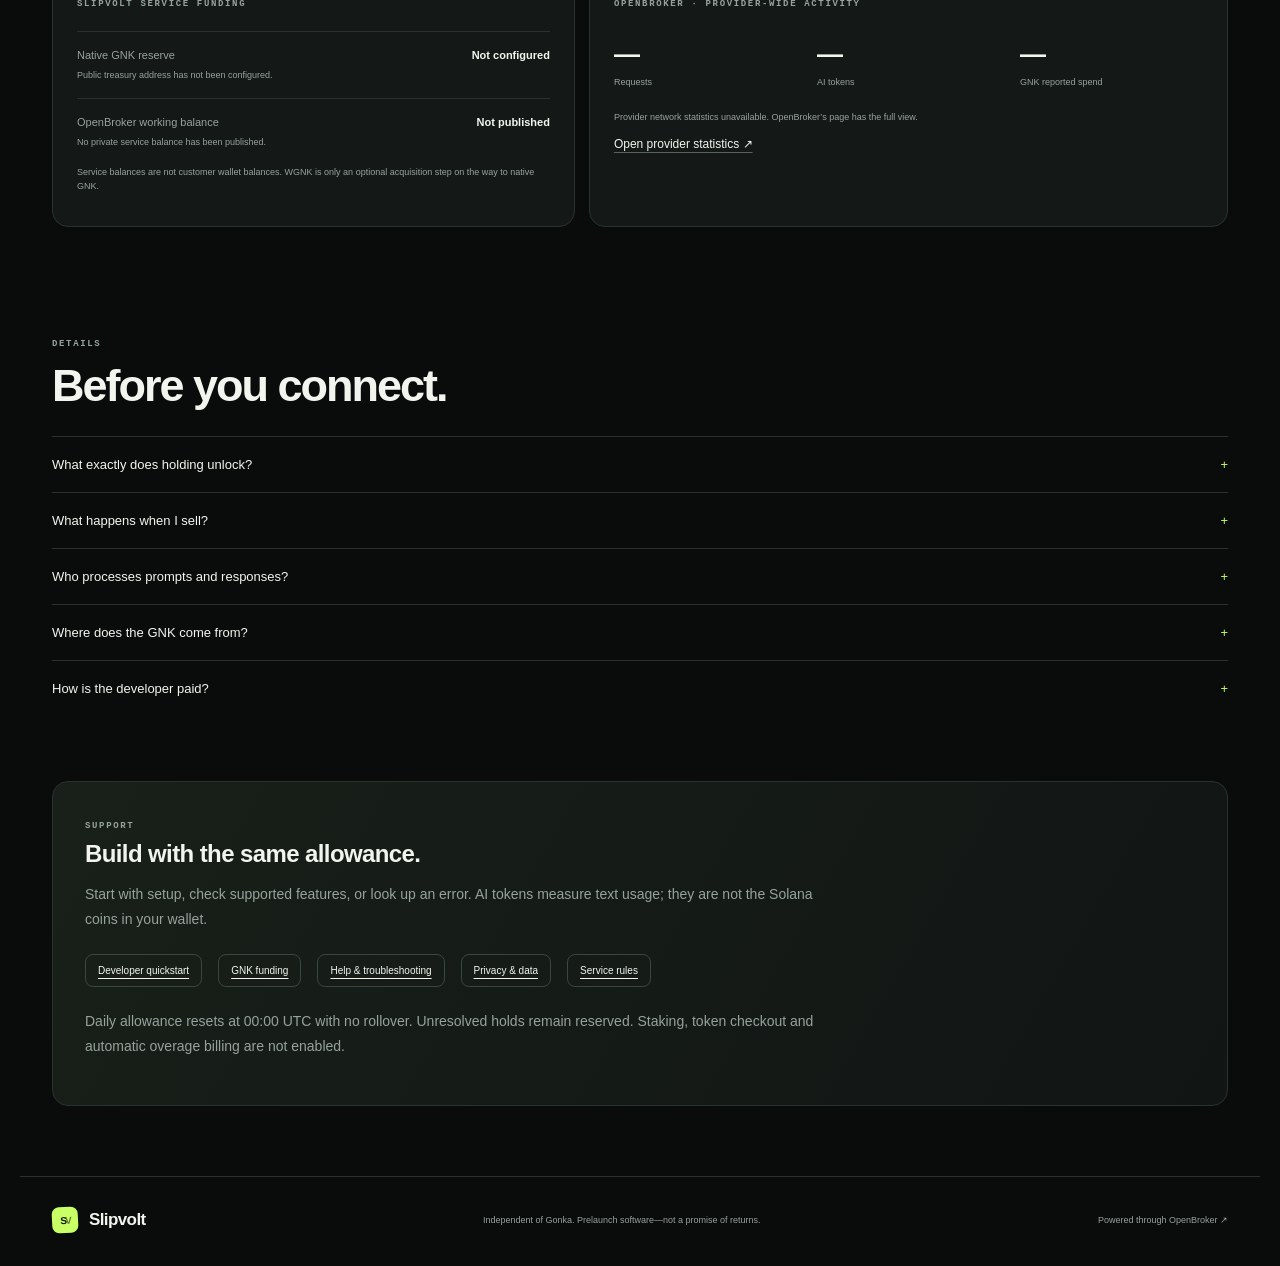
==== commit fd462ade: "Revamp holder workspace and correct model limits and usage accounting Separate configured limits fro" ====
--- a/public/index.html
+++ b/public/index.html
@@ -1,44 +1,112 @@
 <!doctype html>
 <html lang="en">
 <head>
-<meta charset="utf-8"><meta name="viewport" content="width=device-width,initial-scale=1">
-<title>Slipvolt — Hold. Connect. Use AI.</title>
-<meta name="description" content="Connect your Solana wallet, unlock your funded AI allowance, and create an API key for Gonka models.">
-<link rel="icon" href="favicon.svg"><link rel="stylesheet" href="styles.css"><link rel="stylesheet" href="content.css"><link rel="stylesheet" href="tools.css">
-<script src="core.js" defer></script><script src="request-examples.js" defer></script><script src="app.js" defer></script><script src="account-tools.js" defer></script><script src="request-tools.js" defer></script><script src="launch-tools.js" defer></script>
+  <meta charset="utf-8">
+  <meta name="viewport" content="width=device-width,initial-scale=1">
+  <title>Slipvolt — Funded AI for token holders</title>
+  <meta name="description" content="Hold the project token to unlock a finite, funded AI allowance. Chat in the browser or use an OpenAI-style API.">
+  <link rel="icon" href="favicon.svg">
+  <link rel="stylesheet" href="styles.css"><link rel="stylesheet" href="content.css"><link rel="stylesheet" href="tools.css">
+  <script src="core.js" defer></script><script src="request-examples.js" defer></script><script src="app.js" defer></script><script src="account-tools.js" defer></script><script src="request-tools.js" defer></script><script src="launch-tools.js" defer></script>
 </head>
 <body>
 <a class="skip" href="#main">Skip to content</a>
-<header class="top"><a class="brand" href="#"><span class="bolt" aria-hidden="true">ϟ</span> <span data-site-name>slipvolt</span><span class="brand-dot">.</span></a><nav aria-label="Main navigation"><a href="#how">How it works</a><a href="developers/">Developers</a><a href="funding/">Funding</a><a href="status/">Status</a></nav><button class="button small connect">Connect wallet <span aria-hidden="true">↗</span></button></header>
+<header class="top">
+  <a class="brand" href="#main" aria-label="Slipvolt home"><span class="brand-mark" aria-hidden="true">S<span>V</span></span><span data-site-name>Slipvolt</span></a>
+  <nav aria-label="Main navigation"><a href="#playground">Workspace</a><a href="#usage">Usage</a><a href="developers/">Developers</a><a href="status/">Status</a></nav>
+  <button class="button small connect">Connect wallet <span aria-hidden="true">↗</span></button>
+</header>
+
 <main id="main">
-<div class="launch-line"><span class="status-dot"></span><span id="stage">PRELAUNCH · NO TOKEN LIVE</span><span id="setup-note">A simple key to Gonka.</span></div>
-<section class="hero">
-<div class="hero-copy"><div class="eyebrow">YOUR TOKEN. YOUR AI ACCESS.</div><h1>Hold. Connect.<br><em>Use AI.</em></h1><p class="hero-description">Hold the project token. Get an API key.<br>Use Gonka models from one simple endpoint.</p><div class="hero-links"><a class="button dark" href="#playground">Explore the models <span aria-hidden="true">↓</span></a><a class="text-link" href="#how">Where does the compute come from? ↗</a></div><div class="trust-row"><span>◎ Solana sign-in</span><span>↗ OpenAI-style API</span><span>ϟ Funded compute</span></div></div>
-<section class="access-card" aria-labelledby="access-title">
-<div class="card-heading"><span class="eyebrow">YOUR ACCESS</span><span class="pill" id="access-pill">Not connected</span></div><h2 id="access-title">Your wallet is the login.</h2><p id="access-description">No email. No subscription checkout.<br>Just a signature to prove it is yours.</p>
-<div class="holding-row"><div><span class="field-label">HOLDING REQUIREMENT</span><strong id="holding-requirement">Set at launch</strong></div><span class="coin" aria-hidden="true">ϟ</span></div>
-<div class="allowance-row"><span>Included AI usage</span><strong id="allowance-label">Published at launch</strong></div><p class="fine" id="allowance-note">Input and output count together. The shared pool is finite.</p>
-<button id="main-connect" class="button green full connect">Connect wallet <span aria-hidden="true">→</span></button>
-<div id="member-actions" hidden><div id="quota-line"><span id="quota-used">—</span><span id="quota-left">—</span></div><progress id="quota-bar" max="1" value="0" aria-label="Daily AI allowance used"></progress><button id="create-key" class="button green full">Get API key <span aria-hidden="true">↗</span></button><button id="logout" class="text-button">Disconnect</button></div>
-<div id="new-key" hidden><label for="created-key" class="field-label">SAVE YOUR KEY · SHOWN ONCE</label><div class="key-line"><input id="created-key" type="password" readonly autocomplete="off" aria-label="Your new API key"><button id="show-key" class="icon-button" aria-label="Show key">Show</button><button id="copy-key" class="icon-button">Copy</button></div><p class="fine">Ready in the playground below. The service’s OpenBroker credential stays on the server.</p></div>
-<p id="access-message" class="access-message" role="status">The token mint and access threshold are not configured yet.</p>
-<details id="keys-detail" hidden><summary>Manage my keys</summary><div id="key-list"></div><p><a class="text-link" href="/api/usage/export">Download recent usage (CSV)</a></p><p class="fine">Includes the latest 100 records. Your wallet session is required.</p><div class="account-security"><button id="revoke-all-keys" class="text-button">Revoke all API keys</button><button id="logout-everywhere" class="text-button">Sign out all devices</button><p class="fine">Revoking keys blocks new API calls. Signing out devices does not revoke keys.</p></div></details>
-</section></section>
-<section id="playground" class="play-section">
-<div class="section-heading"><div><span class="eyebrow">PICK YOUR MODEL</span><h2>Choose a model.</h2></div><span class="source-label" id="model-source">Documented catalog · availability unverified</span></div>
-<div id="model-list" class="model-list" role="group" aria-label="Select an AI model"></div>
-<div class="play-panel"><div class="panel-top"><div class="tabs" role="tablist" aria-label="Playground views"><button id="tab-chat" role="tab" aria-selected="true" aria-controls="chat-panel">Try a prompt</button><button id="tab-api" role="tab" aria-selected="false" aria-controls="api-panel">Use the API</button></div><span class="model-id" id="selected-name">MiniMax M2.7</span></div>
-<div id="chat-panel" role="tabpanel" aria-labelledby="tab-chat"><div class="request-controls"><label for="output-tokens">Output budget <input id="output-tokens" type="number" min="1" max="16384" step="1" value="4096" inputmode="numeric"></label><span id="output-ceiling" class="fine">Maximum 16,384</span></div><label for="prompt" class="sr-only">Your prompt</label><textarea id="prompt" rows="3" maxlength="1600000" placeholder="What are you building? Ask your model something…"></textarea><div class="prompt-tools"><span id="request-note">Create a key above to start.</span><button id="stop-request" class="text-button" hidden>Stop</button><button id="send" class="button green">Send prompt <span aria-hidden="true">↑</span></button></div><div class="request-assist"><div class="assist-buttons"><button id="check-request" class="icon-button">Check request · no inference</button><button id="review-support" class="text-button">Review support report</button></div><p id="preflight-result" role="status">Check the current request without running the model.</p></div><div id="result" class="result" role="status" aria-live="polite">Your model’s response appears here.</div><div class="response-tools"><button id="copy-response" class="icon-button">Copy response</button><button id="clear-response" class="icon-button">Clear</button><span id="request-id" class="fine"></span></div><p class="fine" id="account-limits">Limits are shared across your keys.</p><details class="existing-key"><summary>Already have a key?</summary><label for="existing-key">Slipvolt API key <span class="fine">Not your obk- key.</span></label><input id="existing-key" type="password" placeholder="sv_…" autocomplete="off" spellcheck="false"></details></div>
-<div id="api-panel" role="tabpanel" aria-labelledby="tab-api" hidden><div class="code-title"><label for="example-language" class="sr-only">Example language</label><select id="example-language"><option value="curl">cURL</option><option value="python">Python</option><option value="javascript">JavaScript</option></select><button id="copy-code" class="icon-button">Copy code</button></div><pre><code id="api-code"></code></pre><p class="fine">Set SLIPVOLT_API_KEY in your environment. Input and output tokens both count toward your allowance.</p><details id="connection-details"><summary>Connection kit · no secrets</summary><pre id="connection-kit"></pre><button id="copy-connection" class="icon-button">Copy connection settings</button></details></div>
-</div></section>
-<section class="rate-section" id="rates"><div class="section-heading"><div><span class="eyebrow">API POLICY</span><h2>Know your limits.</h2></div><span class="source-label">Local limits · upstream support must be tested</span></div><div class="steps"><article><span class="step-number">OUTPUT</span><h3>4K default · 16K max</h3><p>Normal requests default to 4,096 output tokens. You can request up to 16,384 when the selected model advertises that capability.</p></article><article><span class="step-number">CONTEXT</span><h3>180K–400K</h3><p>MiniMax M2.7 currently advertises 180K context. DeepSeek V4 Flash and GLM 5.3 Flash advertise 400K. These are Gonka metadata values, not an OpenBroker performance guarantee. Input plus requested output must fit; conservative byte-based checks may reject earlier.</p></article><article><span class="step-number">RATE LIMIT</span><h3>30 RPM · 4 concurrent</h3><p>Initial per-wallet defaults. Limits return standard 429 responses with Retry-After and can be tuned by the operator as real capacity is measured.</p></article><article><span class="step-number">PLANNED OVERAGE</span><h3 id="rate-copy">$0.075 in · $0.30 out / 1M</h3><p>Reference retail pricing for future metered usage. Holder allowance is funded separately; checkout/overage billing is not enabled in this build.</p></article></div></section>
-<section id="how" class="how"><div class="section-heading"><div><span class="eyebrow">THAT’S THE PRODUCT</span><h2>Coins unlock access.<br>GNK pays for the models.</h2></div></div><div class="steps"><article><span class="step-number">01</span><h3>Hold the token</h3><p>Keep the published amount in your Solana wallet. Your coins are not burned or sent to us.</p></article><article><span class="step-number">02</span><h3>Get your key</h3><p>Sign in, verify your holdings, and create a private API key. No second payment step.</p></article><article><span class="step-number">03</span><h3>Use your allowance</h3><p>Make API calls or try the playground. The funded GNK budget pays OpenBroker for inference.</p></article></div></section>
-<section id="network" class="network-section"><div class="section-heading"><div><span class="eyebrow">THE INFRASTRUCTURE</span><h2>Real models. Visible funding.</h2></div><button id="refresh" class="icon-button">Refresh ↻</button></div><div class="network-grid"><div class="treasury-card"><div class="field-label">RESERVE ASSET</div><div class="asset-label"><span class="coin">ϟ</span> Native GNK</div><div class="balance-line"><span>Separate GNK reserve</span><strong id="native-available">Not configured</strong></div><span id="native-source" class="source-label">Public treasury address has not been configured.</span><div class="balance-line"><span>OpenBroker available</span><strong id="broker-available">Not published</strong></div><p class="fine">Service balance, not a self-custody wallet balance. WGNK is only an optional step on the way to native GNK.</p><span id="treasury-source" class="source-label">Treasury data has not been connected.</span></div><div class="network-card"><div class="field-label">OPENBROKER NETWORK · ALL BROKERS</div><div class="network-numbers"><div><strong id="network-requests">—</strong><span>Requests</span></div><div><strong id="network-tokens">—</strong><span>AI tokens</span></div><div><strong id="network-cost">—</strong><span>GNK reported spend</span></div></div><p id="network-window" class="fine">Public network statistics—not Slipvolt usage.</p><a class="text-link" href="https://openbroker.gonka.gg/stats" target="_blank" rel="noopener noreferrer">View OpenBroker stats ↗</a></div></div></section>
-<section class="faq"><details><summary>What exactly does holding unlock?<span>+</span></summary><p>A maximum daily allowance of AI input and output tokens, shared across your API keys. The Solana coins stay in your wallet. Daily and shared-pool caps still apply, and service pauses when funding or capacity is unavailable. The final threshold will be published before launch.</p></details><details><summary>What happens when I sell?<span>+</span></summary><p>Holdings are checked again before each new API request. Below the required amount, your key cannot make new calls. Calls already in progress may finish. Creating another key does not reset the wallet’s daily allowance.</p></details><details><summary>Where does the GNK come from?<span>+</span></summary><p>The operator funds the native-GNK treasury and allocates a finite inference budget. Collected creator fees may replenish it after disclosed operating costs. Swap execution and fee collection are not automated in this build.</p></details><details><summary>How is the developer paid?<span>+</span></summary><p>Proposed policy: 70% of distributable surplus to the developer after service costs, customer obligations and reserve replenishment; 30% retained. This is not 70% of token purchases. No payouts are automated. </p></details></section>
-<section id="resources" class="resource-links" aria-labelledby="resources-title"><h2 id="resources-title">Need a hand?</h2><p>Start with the setup guide, check supported API features, or look up an error. AI tokens measure text usage; they are not the Solana coins in your wallet.</p><nav aria-label="Customer resources"><a href="developers/">Developer quickstart</a><a href="funding/">GNK funding</a><a href="help/">Help &amp; troubleshooting</a><a href="privacy/">Privacy &amp; data</a><a href="terms/">Service rules</a></nav><p>Daily allowance resets at 00:00 UTC with no rollover. Unresolved holds remain reserved. Staking, token checkout and automatic overage billing are not enabled.</p></section>
+  <div class="launch-line"><span class="status-dot" aria-hidden="true"></span><span id="stage">PRELAUNCH · NO TOKEN LIVE</span><span id="setup-note">Checking service configuration…</span></div>
+
+  <section class="hero" aria-labelledby="hero-title">
+    <div class="hero-copy">
+      <p class="eyebrow">TOKEN-GATED AI WORKSPACE</p>
+      <h1 id="hero-title">Hold to unlock<br><em>funded AI.</em></h1>
+      <p class="hero-description">Connect your Solana wallet, prove your holding, and use a finite daily AI allowance. Chat here or bring one key to your own tools.</p>
+      <div class="hero-links"><a class="button green" href="#playground">Open the workspace <span aria-hidden="true">↓</span></a><a class="text-link" href="#how">See how funding works</a></div>
+      <ul class="trust-row" aria-label="Product facts"><li>Signature-only login</li><li>OpenAI-style API</li><li>Daily usage is visible</li></ul>
+    </div>
+    <section class="access-card" aria-labelledby="access-title">
+      <div class="card-heading"><span class="eyebrow">ACCESS PASS</span><span class="pill" id="access-pill">Not connected</span></div>
+      <h2 id="access-title">Your wallet is your login.</h2>
+      <p id="access-description">No email or checkout. Sign a login message to prove the wallet is yours.</p>
+      <dl class="access-facts"><div><dt>Holding required</dt><dd id="holding-requirement">Set at launch</dd></div><div><dt>Daily allowance</dt><dd id="allowance-label">Published at launch</dd></div></dl>
+      <p class="fine" id="allowance-note">Input and output count together. The funded shared pool is finite.</p>
+      <button id="main-connect" class="button green full connect">Connect wallet <span aria-hidden="true">→</span></button>
+      <div id="member-actions" hidden><div id="quota-line"><span id="quota-used">—</span><strong id="quota-left">—</strong></div><progress id="quota-bar" max="1" value="0" aria-label="Daily AI allowance used"></progress><button id="create-key" class="button green full">Create API key <span aria-hidden="true">↗</span></button><button id="logout" class="text-button">Disconnect this browser</button></div>
+      <div id="new-key" hidden><label for="created-key" class="field-label">SAVE NOW · SHOWN ONCE</label><div class="key-line"><input id="created-key" type="password" readonly autocomplete="off" aria-label="Your new API key"><button id="show-key" class="icon-button" aria-label="Show key">Show</button><button id="copy-key" class="icon-button">Copy</button></div><p class="fine">The key is ready in this tab. The service’s OpenBroker credential stays on the server.</p></div>
+      <p id="access-message" class="access-message" role="status">The token mint and access threshold are not configured yet.</p>
+      <details id="keys-detail" hidden><summary>Keys and account security <span aria-hidden="true">+</span></summary><div id="key-list"></div><p><a class="text-link" href="/api/usage/export">Download latest 100 usage records (CSV)</a></p><div class="account-security"><button id="revoke-all-keys" class="text-button">Revoke all API keys</button><button id="logout-everywhere" class="text-button">Sign out all devices</button><p class="fine">Revoking keys blocks new API calls. Signing out devices keeps API keys active.</p></div></details>
+    </section>
+  </section>
+
+  <section id="playground" class="workspace-section" aria-labelledby="workspace-title">
+    <div class="section-heading"><div><span class="eyebrow">AI WORKSPACE</span><h2 id="workspace-title">Choose a model. Start a task.</h2><p>Use the browser for a quick prompt, then switch to the API without changing models.</p></div><span class="source-label" id="model-source">Documented catalog · service limits shown</span></div>
+    <div class="workspace-shell">
+      <aside class="model-sidebar" aria-label="Available models"><div class="sidebar-label">MODELS</div><div id="model-list" class="model-list" role="group" aria-label="Select an AI model"></div></aside>
+      <div class="play-panel">
+        <div class="panel-top"><div class="tabs" role="tablist" aria-label="Workspace views"><button id="tab-chat" role="tab" aria-selected="true" aria-controls="chat-panel">Chat</button><button id="tab-api" role="tab" aria-selected="false" aria-controls="api-panel">API setup</button></div><div class="active-model"><span>ACTIVE MODEL</span><strong id="selected-name">MiniMax M2.7</strong></div></div>
+        <div id="chat-panel" role="tabpanel" aria-labelledby="tab-chat">
+          <div class="request-controls"><label for="output-tokens">Output budget <input id="output-tokens" type="number" min="1" max="16384" step="1" value="4096" inputmode="numeric"></label><span id="output-ceiling" class="fine">Service limit 16,384 tokens; provider acceptance may vary.</span></div>
+          <label for="prompt" class="sr-only">Your prompt</label><textarea id="prompt" rows="5" maxlength="1600000" placeholder="Describe the task, include useful context, and say what a good answer should contain."></textarea>
+          <div class="prompt-tools"><span id="request-note">Create a key above to start.</span><div><button id="stop-request" class="text-button" hidden>Stop</button><button id="send" class="button green">Send prompt <span aria-hidden="true">↑</span></button></div></div>
+          <div class="request-assist"><div class="assist-buttons"><button id="check-request" class="icon-button">Check request · no inference</button><button id="review-support" class="text-button">Review support report</button></div><p id="preflight-result" role="status">Check the current request without running the model.</p></div>
+          <div class="result-wrap"><div class="result-label">RESPONSE</div><div id="result" class="result" role="status" aria-live="polite">Your model’s response appears here.</div></div>
+          <div class="response-tools"><div><button id="copy-response" class="icon-button">Copy response</button><button id="clear-response" class="icon-button">Clear</button></div><span id="request-id" class="fine"></span></div><p class="fine" id="account-limits">Limits are shared across your keys.</p>
+          <details class="existing-key"><summary>Use an existing Slipvolt key <span aria-hidden="true">+</span></summary><label for="existing-key">Customer API key <span class="fine">Never paste an obk- key.</span></label><input id="existing-key" type="password" placeholder="sv_…" autocomplete="off" spellcheck="false"></details>
+        </div>
+        <div id="api-panel" role="tabpanel" aria-labelledby="tab-api" hidden>
+          <div class="api-intro"><div><span class="field-label">READY-TO-RUN EXAMPLE</span><p>Uses the selected model and output budget. Automatic retries stay off so an uncertain request is not charged twice.</p></div><div class="code-title"><label for="example-language" class="sr-only">Example language</label><select id="example-language"><option value="curl">cURL</option><option value="python">Python</option><option value="javascript">JavaScript</option></select><button id="copy-code" class="icon-button">Copy code</button></div></div>
+          <pre><code id="api-code"></code></pre><p class="fine">Set <code>SLIPVOLT_API_KEY</code> in your environment. Input and output tokens both count toward the allowance.</p>
+          <details id="connection-details"><summary>Connection settings · no secrets <span aria-hidden="true">+</span></summary><pre id="connection-kit"></pre><button id="copy-connection" class="icon-button">Copy settings</button></details>
+        </div>
+      </div>
+    </div>
+  </section>
+
+  <section id="usage" class="usage-section" aria-labelledby="usage-title">
+    <div class="section-heading"><div><span class="eyebrow">MEASURED ACCOUNT DATA</span><h2 id="usage-title">Your allowance, accounted for.</h2><p>Settled requests, open reservations, and recorded compute allocation from this wallet. Costs may be provider records or conservative estimates and are not a customer bill.</p></div><span class="source-label" id="usage-source">Connect to load your private usage</span></div>
+    <div id="usage-locked" class="empty-panel"><span class="empty-icon" aria-hidden="true">↳</span><div><strong>Connect your wallet to see usage.</strong><p>Your history is protected by the same wallet session used to manage keys.</p></div></div>
+    <div id="usage-dashboard" hidden>
+      <div class="usage-metrics"><article><span>Used today</span><strong id="usage-used">—</strong><small id="usage-reserved">— reserved now</small></article><article><span>All-time AI tokens</span><strong id="usage-total">—</strong><small>authoritative recorded total</small></article><article><span>All-time requests</span><strong id="usage-requests">—</strong><small>for this wallet</small></article><article><span>All-time compute allocation</span><strong id="usage-cost">—</strong><small>recorded project GNK · not a customer bill</small></article></div>
+      <div class="usage-detail-grid">
+        <article class="usage-card"><div class="usage-card-head"><div><span class="field-label">RECENT USAGE BY MODEL</span><h3>Where tokens went</h3></div><span id="usage-reset" class="source-label">Reset time unavailable</span></div><p id="usage-breakdown" class="usage-breakdown">All-time reported breakdown: unavailable.</p><div id="usage-models" class="model-usage"><p class="empty-copy">No completed model usage yet.</p></div></article>
+        <article class="usage-card"><div class="usage-card-head"><div><span class="field-label">RECENT REQUESTS</span><h3>Latest activity</h3></div><a class="text-link" href="/api/usage/export">Export CSV</a></div><div id="usage-history" class="usage-history"><p class="empty-copy">No requests yet.</p></div></article>
+      </div>
+    </div>
+  </section>
+
+  <section id="how" class="how" aria-labelledby="how-title"><div class="section-heading"><div><span class="eyebrow">HOW ACCESS WORKS</span><h2 id="how-title">One holding. One shared allowance.</h2></div></div><div class="steps">
+    <article><span class="step-number">01</span><h3>Prove the holding</h3><p>Sign in with the wallet that holds the published amount. Your coins stay in your wallet and are never approved or transferred.</p></article>
+    <article><span class="step-number">02</span><h3>Create a private key</h3><p>Get a customer API key for the workspace or your own app. No second payment step. Every key shares the wallet allowance.</p></article>
+    <article><span class="step-number">03</span><h3>Use finite compute</h3><p>Input and output tokens deduct from the daily allowance. Capacity, shared-pool funding, and per-minute limits still apply.</p></article>
+  </div></section>
+
+  <section id="rates" class="policy-section" aria-labelledby="policy-title"><div class="policy-copy"><span class="eyebrow">CLEAR LIMITS</span><h2 id="policy-title">Know what a request can use.</h2><p>Slipvolt admits requests against reviewed service caps. Discovered Gonka metadata can tighten those caps but does not prove that an OpenBroker route supports the model’s native maximum. A zero or missing value stays unknown, never unlimited.</p><a class="text-link" href="developers/">Read the developer guide ↗</a></div><dl class="policy-list"><div><dt>Default output</dt><dd id="policy-default-output">4,096 tokens</dd></div><div><dt>Service output cap</dt><dd id="policy-max-output">16,384 tokens</dd></div><div><dt>Wallet rate</dt><dd id="policy-wallet-rate">Published by service</dd></div><div><dt>Automatic overage</dt><dd>Not enabled</dd></div></dl></section>
+
+  <section id="network" class="network-section" aria-labelledby="network-title">
+    <div class="section-heading"><div><span class="eyebrow">FUNDING &amp; PROVIDER</span><h2 id="network-title">Trace the service behind the allowance.</h2><p>These service and provider figures are separate from your wallet’s usage above.</p></div><button id="refresh" class="icon-button">Refresh data ↻</button></div>
+    <div class="network-grid"><article class="treasury-card"><span class="field-label">SLIPVOLT SERVICE FUNDING</span><div class="balance-line"><span>Native GNK reserve</span><strong id="native-available">Not configured</strong></div><span id="native-source" class="source-label">Public treasury address has not been configured.</span><div class="balance-line"><span>OpenBroker working balance</span><strong id="broker-available">Not published</strong></div><span id="treasury-source" class="source-label">No private account balance has been exposed.</span><p class="fine">Service balances are not customer wallet balances. WGNK is only an optional acquisition step on the way to native GNK.</p></article>
+    <article class="network-card"><span class="field-label">OPENBROKER · PROVIDER-WIDE ACTIVITY</span><div class="network-numbers"><div><strong id="network-requests">—</strong><span>Requests</span></div><div><strong id="network-tokens">—</strong><span>AI tokens</span></div><div><strong id="network-cost">—</strong><span>GNK reported spend</span></div></div><p id="network-window" class="fine">Public network statistics—not Slipvolt usage.</p><a class="text-link" href="https://openbroker.gonka.gg/stats" target="_blank" rel="noopener noreferrer">Open provider statistics ↗</a></article></div>
+  </section>
+
+  <section class="faq" aria-labelledby="faq-title"><div class="section-heading"><div><span class="eyebrow">DETAILS</span><h2 id="faq-title">Before you connect.</h2></div></div>
+    <details><summary>What exactly does holding unlock?<span>+</span></summary><p>A maximum daily allowance of AI input and output tokens, shared across your API keys. The Solana coins stay in your wallet. Daily and shared-pool caps still apply, and service pauses when funding or capacity is unavailable. The final threshold will be published before launch.</p></details>
+    <details><summary>What happens when I sell?<span>+</span></summary><p>Holdings are checked again before each new API request. Below the required amount, your key cannot make new calls. Calls already in progress may finish. Creating another key does not reset the wallet’s daily allowance.</p></details>
+    <details><summary>Who processes prompts and responses?<span>+</span></summary><p>Slipvolt forwards requests through OpenBroker to the selected Gonka model provider. Review the privacy page before sending personal, confidential, or regulated data.</p></details>
+    <details><summary>Where does the GNK come from?<span>+</span></summary><p>The operator funds the native-GNK treasury and allocates a finite inference budget. Collected creator fees may replenish it after disclosed operating costs. Swap execution and fee collection are not automated in this build.</p></details>
+    <details><summary>How is the developer paid?<span>+</span></summary><p>Developer compensation would come from disclosed project revenue after service costs, customer obligations and reserve replenishment. Final compensation, retained-fund and optional burn percentages will be published before launch. No payouts are automated.</p></details>
+  </section>
+
+  <section id="resources" class="resource-links" aria-labelledby="resources-title"><span class="eyebrow">SUPPORT</span><h2 id="resources-title">Build with the same allowance.</h2><p>Start with setup, check supported features, or look up an error. AI tokens measure text usage; they are not the Solana coins in your wallet.</p><nav aria-label="Customer resources"><a href="developers/">Developer quickstart</a><a href="funding/">GNK funding</a><a href="help/">Help &amp; troubleshooting</a><a href="privacy/">Privacy &amp; data</a><a href="terms/">Service rules</a></nav><p class="fine">Daily allowance resets at 00:00 UTC with no rollover. Unresolved holds remain reserved. Staking, token checkout and automatic overage billing are not enabled.</p></section>
 </main>
-<footer><a class="brand" href="#"><span class="bolt" aria-hidden="true">ϟ</span> <span data-site-name>slipvolt</span><span class="brand-dot">.</span></a><p>Independent of Gonka. Prelaunch software—not a promise of returns.</p><a href="https://openbroker.gonka.gg/docs" target="_blank" rel="noopener noreferrer">Powered through OpenBroker ↗</a></footer>
+<footer><a class="brand" href="#main"><span class="brand-mark" aria-hidden="true">S<span>V</span></span><span data-site-name>Slipvolt</span></a><p>Independent of Gonka. Prelaunch software—not a promise of returns.</p><a href="https://openbroker.gonka.gg/docs" target="_blank" rel="noopener noreferrer">Powered through OpenBroker ↗</a></footer>
+
 <dialog id="wallet-dialog"><div class="dialog-top"><h2>Connect your wallet</h2><button class="close icon-button" aria-label="Close wallet dialog">×</button></div><p class="fine">A sign-in signature only. No seed phrase, token approval, or transaction.</p><div id="wallet-options"></div><p id="wallet-message" role="status"></p></dialog>
 <dialog id="revoke-dialog"><div class="dialog-top"><h2>Revoke this key?</h2><button class="close icon-button" aria-label="Close revocation dialog">×</button></div><p>Apps using it will lose access. This does not move your tokens.</p><button id="confirm-revoke" class="button green full">Revoke key</button></dialog>
-<dialog id="support-dialog"><div class="dialog-top"><h2>Review before sharing</h2><button id="support-close" class="icon-button" aria-label="Close support report">×</button></div><p class="fine">Only the fields below will be copied. No prompt, wallet, API key, cookie or private endpoint is included.</p><pre id="support-report"></pre><button id="copy-support" class="button green">Copy reviewed report</button></dialog><div id="toast" role="status" aria-live="polite" hidden></div>
-</body></html>
+<dialog id="support-dialog"><div class="dialog-top"><h2>Review before sharing</h2><button id="support-close" class="icon-button" aria-label="Close support report">×</button></div><p class="fine">Only the fields below will be copied. No prompt, wallet, API key, cookie or private endpoint is included.</p><pre id="support-report"></pre><button id="copy-support" class="button green">Copy reviewed report</button></dialog>
+<div id="toast" role="status" aria-live="polite" hidden></div>
+</body>
+</html>
--- a/public/styles.css
+++ b/public/styles.css
@@ -1,15 +1,130 @@
-:root{--bg:#101312;--panel:#191e1b;--edge:#303a33;--fg:#eff4e9;--muted:#a1ad9f;--green:#b9f47d;--dark:#0d160b;--radius:20px;font-family:Inter,ui-sans-serif,-apple-system,BlinkMacSystemFont,"Segoe UI",sans-serif;color:var(--fg);background:var(--bg);font-synthesis:none;scroll-behavior:smooth}*{box-sizing:border-box}body{margin:0}a{color:inherit;text-decoration:none}button,input,textarea{font:inherit}button,a,input,textarea{touch-action:manipulation}button{cursor:pointer}button:disabled{opacity:.4;cursor:not-allowed}[hidden]{display:none!important}a:focus-visible,button:focus-visible,summary:focus-visible,input:focus-visible,textarea:focus-visible{outline:2px solid var(--green);outline-offset:5px}main,.top,footer{max-width:1248px;margin:auto;padding-left:32px;padding-right:32px}.top{height:96px;display:flex;align-items:center;justify-content:space-between;gap:30px;border-bottom:1px solid var(--edge)}.brand{display:flex;gap:9px;align-items:center;font-size:26px;font-weight:800;letter-spacing:-1.2px}.brand-dot{color:var(--green);margin-left:-8px}.bolt{display:inline-flex;color:var(--green);font-size:37px;line-height:1}.top nav{display:flex;gap:30px;margin-left:auto;font-size:13px;color:var(--muted)}.top nav a:hover{color:var(--fg)}.button{border-radius:11px;border:1px solid var(--edge);padding:15px 19px;display:inline-flex;align-items:center;justify-content:center;gap:18px;font-size:14px;font-weight:700;color:var(--fg);background:var(--panel);min-height:48px}.button.small{min-height:42px;padding:10px 17px;font-size:13px}.button.green{background:var(--green);color:var(--dark);border-color:var(--green)}.button.green:hover{background:#d1ffa4}.button.dark:hover{border-color:var(--muted)}.button.full{width:100%;justify-content:space-between}.launch-line{display:flex;align-items:center;gap:9px;margin:30px 0 42px;font-size:10px;letter-spacing:1.4px;color:var(--muted)}.status-dot{width:6px;height:6px;border-radius:100%;background:var(--green)}#setup-note{margin-left:auto;letter-spacing:0;font-size:12px}.hero{display:grid;grid-template-columns:1.12fr 1fr;gap:64px;align-items:center;padding-bottom:64px}.eyebrow,.field-label{font-family:ui-monospace,SFMono-Regular,monospace;letter-spacing:1.7px;font-size:10px;font-weight:600;color:var(--muted)}.hero-copy .eyebrow{color:var(--green);margin-bottom:23px}h1{font-size:clamp(48px,5.5vw,78px);line-height:1.02;letter-spacing:-4px;margin:0;font-weight:760}h1 em{font-style:normal;color:var(--green)}.hero-description{font-size:18px;line-height:1.6;color:#bfcbba;margin:25px 0 25px}.hero-links{display:flex;align-items:flex-start;flex-direction:column;gap:19px}.text-link{font-size:12px;text-decoration:underline;text-decoration-color:#52614c;text-underline-offset:4px;line-height:1.7}.trust-row{display:flex;gap:16px;flex-wrap:wrap;margin-top:40px;color:var(--muted);font-size:11px}.access-card{background:var(--fg);color:#172115;border:1px solid #ecf6db;border-radius:var(--radius);padding:28px;box-shadow:0 15px 80px #050c0550}.access-card .eyebrow,.access-card .field-label{color:#556650}.card-heading{display:flex;align-items:center;justify-content:space-between;gap:10px;margin-bottom:22px}.pill{font-size:10px;padding:6px 9px;border:1px solid #c7d4c0;border-radius:100px;white-space:nowrap}.access-card h2{font-size:25px;letter-spacing:-.9px;margin:0 0 12px}.access-card p{font-size:13px;line-height:1.6;color:#556650;margin:0 0 18px}.holding-row{padding:19px 0;display:flex;align-items:center;justify-content:space-between;border-top:1px solid #cfdbc7;border-bottom:1px solid #cfdbc7;margin-top:22px}.holding-row strong{display:block;font-size:22px;letter-spacing:-.7px;margin-top:10px;overflow-wrap:anywhere}.coin{display:inline-flex;align-items:center;justify-content:center;width:44px;height:44px;background:#deedcf;border:1px solid #c4d5b8;color:#274a18;border-radius:50%;font-size:32px;font-weight:700;flex-shrink:0}.allowance-row{display:flex;justify-content:space-between;gap:12px;margin:17px 0 8px;font-size:12px}.allowance-row strong{text-align:right}p.fine,.fine{font-size:11px;line-height:1.65;color:var(--muted)}.access-card .fine{color:#607257}.access-card .green{background:#b1ed73;border:1px solid #91c65a;min-height:51px;font-size:15px}.access-card .access-message{font-size:11px;margin:13px 0 0}.text-button{display:block;background:none;border:0;color:#556650;font-size:11px;margin:12px auto 0;min-height:30px}.key-line{display:flex;gap:4px;margin-top:8px;border:1px solid #b7c9a7;border-radius:8px;padding:4px}input{min-width:0;border:1px solid var(--edge);background:var(--bg);color:var(--fg);border-radius:8px;padding:12px;max-width:100%}.key-line input{flex:1;background:transparent;color:#172115;border:0;padding:8px;width:90px;font-family:ui-monospace,monospace;font-size:12px}.key-line .icon-button{color:#34452b;padding:6px;font-size:11px}#new-key{padding-top:18px;margin-top:16px;border-top:1px solid #cfdbc7}#new-key p{margin-top:9px}#quota-line{display:flex;justify-content:space-between;font-size:11px;margin:12px 0 8px}progress{width:100%;height:5px;margin-bottom:18px;accent-color:#3e6c21}#keys-detail{font-size:11px;margin-top:15px}#keys-detail summary{padding:4px 0}.key-item{display:flex;gap:8px;justify-content:space-between;padding:10px 0;border-top:1px solid #c7d6bd}.key-item button{color:#314229;background:none;border:0;font-size:11px}.section-heading{display:flex;justify-content:space-between;align-items:flex-end;gap:20px;margin-bottom:23px}.section-heading h2{font-size:30px;letter-spacing:-1.1px;line-height:1.2;margin:10px 0 0}.source-label{color:var(--muted);font-size:10px;line-height:1.5}.play-section{padding:42px 0 55px;border-top:1px solid var(--edge);scroll-margin-top:20px}.model-list{display:grid;grid-template-columns:repeat(3,1fr);gap:11px;margin-bottom:13px}.model-tab{background:var(--panel);border:1px solid var(--edge);border-radius:12px;padding:20px;text-align:left;color:var(--fg);min-width:0;position:relative}.model-tab[aria-pressed=true]{border-color:var(--green);background:#1d271b}.model-tab .model-mark{display:block;color:var(--green);font-family:ui-monospace,monospace;font-size:13px;letter-spacing:2px;margin-bottom:15px}.model-tab strong{display:block;font-size:16px;letter-spacing:-.4px}.model-tab small{display:block;color:var(--muted);font-size:11px;margin-top:6px}.model-tab[aria-pressed=true]:after{content:'✓';position:absolute;right:16px;top:18px;color:var(--green)}.play-panel{border:1px solid var(--edge);border-radius:13px;overflow:hidden;background:var(--panel)}.panel-top{display:flex;align-items:center;justify-content:space-between;border-bottom:1px solid var(--edge);padding:0 22px;gap:10px}.tabs{display:flex;gap:26px}.tabs button{background:none;border:0;border-bottom:2px solid transparent;border-radius:0;padding:18px 0;color:var(--muted);font-size:12px}.tabs button[aria-selected=true]{color:var(--green);border-color:var(--green)}.model-id{font-family:ui-monospace,monospace;font-size:10px;color:var(--muted);overflow-wrap:anywhere;max-width:45%;text-align:right}#chat-panel{padding:21px}textarea{display:block;resize:vertical;min-height:95px;max-height:400px;width:100%;background:transparent;border:0;color:var(--fg);font-size:15px;line-height:1.65;padding:6px;outline-offset:0}textarea::placeholder{color:#7e8b79}.prompt-tools{display:flex;align-items:center;gap:18px;justify-content:space-between;font-size:11px;color:var(--muted);padding:10px 0}.prompt-tools .button{padding:10px 16px;font-size:12px;white-space:nowrap;min-height:40px}.result{border-top:1px solid var(--edge);padding:23px 4px 9px;margin-top:11px;font-size:13px;line-height:1.8;color:var(--muted);white-space:pre-wrap;overflow-wrap:anywhere;max-height:520px;overflow-y:auto}.result.has-output{color:var(--fg)}.existing-key{font-size:11px;margin-top:15px}.existing-key label{display:block;margin-top:13px;margin-bottom:8px}.existing-key input{width:100%;font-family:ui-monospace,monospace;font-size:12px}summary{cursor:pointer;list-style:none}summary::-webkit-details-marker{display:none}.existing-key summary{text-decoration:underline;text-underline-offset:4px;color:var(--muted)}#api-panel{padding:20px 24px}.code-title{display:flex;justify-content:space-between;align-items:center;color:var(--muted);font-size:11px}.icon-button{background:transparent;color:var(--muted);border:1px solid transparent;border-radius:7px;font-size:12px;padding:9px;min-height:34px}.icon-button:hover{border-color:var(--edge);color:var(--fg)}pre{font-size:12px;line-height:1.9;color:#d7ecc5;overflow:auto;max-width:100%;padding:12px 0;margin-bottom:20px}.how{padding:34px 0 49px}.steps{display:grid;grid-template-columns:repeat(3,1fr);gap:35px;margin-top:30px}.steps article{border-top:1px solid var(--edge);padding-top:18px}.step-number{font-family:ui-monospace,monospace;color:var(--green);font-size:11px}h3{font-size:16px;margin:20px 0 10px;letter-spacing:-.4px}.steps p{font-size:13px;line-height:1.75;color:var(--muted);max-width:290px}.network-section{padding:31px 0 49px}.network-grid{display:grid;grid-template-columns:.9fr 1.25fr;gap:16px}.treasury-card,.network-card{padding:26px;border:1px solid var(--edge);background:var(--panel);border-radius:14px}.asset-label{display:flex;align-items:center;gap:12px;font-size:23px;font-weight:600;letter-spacing:-.7px;margin:20px 0}.treasury-card .coin{width:35px;height:35px;font-size:26px;background:var(--green);color:var(--dark);border:0}.balance-line{display:flex;align-items:center;justify-content:space-between;font-size:12px;gap:10px;border-top:1px solid var(--edge);padding-top:17px}.balance-line>span{color:var(--muted)}.network-numbers{display:grid;grid-template-columns:repeat(3,1fr);gap:16px;margin:28px 0 22px}.network-numbers strong{display:block;font-size:29px;letter-spacing:-1.2px;overflow-wrap:anywhere}.network-numbers span{display:block;color:var(--muted);font-size:10px;line-height:1.6;margin-top:8px}.network-card .text-link{display:inline-block;margin-top:6px}.faq{margin:0 0 60px}.faq details{border-top:1px solid var(--edge)}.faq summary{padding:21px 0;display:flex;justify-content:space-between;gap:20px;font-size:14px}.faq summary span{color:var(--green)}.faq p{color:var(--muted);font-size:13px;line-height:1.8;max-width:770px;margin:0 0 24px}footer{padding-top:30px;padding-bottom:35px;border-top:1px solid var(--edge);display:flex;align-items:center;gap:30px;justify-content:space-between}footer .brand{font-size:20px}footer p,footer>a:last-child{font-size:10px;color:var(--muted);line-height:1.7}dialog{background:#1b221b;color:var(--fg);border:1px solid #506343;border-radius:17px;width:min(440px,calc(100% - 36px));padding:27px}dialog::backdrop{background:#000b;backdrop-filter:blur(4px)}.dialog-top{display:flex;justify-content:space-between;align-items:center;gap:10px}.dialog-top h2{font-size:21px;margin:0}.dialog-top .close{font-size:23px}.wallet-option{display:block;width:100%;border:1px solid var(--edge);background:#243020;color:var(--fg);padding:18px;text-align:left;border-radius:11px;font-size:14px;margin-top:12px}#wallet-message{font-size:12px;line-height:1.7;color:var(--muted)}#toast{position:fixed;bottom:25px;left:50%;transform:translateX(-50%);max-width:calc(100% - 35px);background:var(--green);color:var(--dark);padding:15px 21px;border-radius:10px;font-size:12px;line-height:1.6;box-shadow:0 8px 50px #0007;z-index:20}.skip,.sr-only{position:absolute;width:1px;height:1px;padding:0;margin:-1px;overflow:hidden;clip:rect(0,0,0,0);white-space:nowrap;border:0}.skip:focus{position:fixed;width:auto;height:auto;clip:auto;top:0;left:0;padding:15px;background:var(--green);color:var(--dark);z-index:100}@media(max-width:960px){main,.top,footer{padding-left:24px;padding-right:24px}.hero{gap:30px;grid-template-columns:1fr 1fr}h1{font-size:62px;letter-spacing:-3.5px}.hero-description{font-size:16px}.hero-links .text-link{font-size:11px}.access-card{padding:22px}.access-card h2{font-size:22px}.trust-row{gap:9px;font-size:10px}.network-grid{grid-template-columns:1fr 1fr}.network-numbers{grid-template-columns:1fr 1fr;gap:20px}.top nav{gap:15px}}@media(max-width:700px){main,.top,footer{padding-left:20px;padding-right:20px}.top{height:78px;gap:10px}.brand{font-size:23px}.top nav{display:none}.top .button{font-size:11px;padding:10px 12px}.launch-line{margin:24px 0 30px;font-size:9px}#setup-note{display:none}.hero{grid-template-columns:1fr;gap:34px;padding-bottom:40px}.hero-copy{padding-top:7px}h1{font-size:64px;letter-spacing:-3.8px}.hero-copy .eyebrow{font-size:9px;margin-bottom:20px}.hero-description{font-size:16px;margin:21px 0}.hero-links{gap:13px}.trust-row{margin-top:23px;gap:15px}.access-card{padding:23px}.section-heading{align-items:flex-start;flex-direction:column;gap:10px}.section-heading h2{font-size:27px}.play-section{padding:30px 0}.model-list{gap:7px}.model-tab{padding:13px 10px}.model-tab .model-mark{font-size:10px;margin-bottom:16px}.model-tab strong{font-size:12px;line-height:1.5}.model-tab small{font-size:9px;line-height:1.6}.model-tab[aria-pressed=true]:after{right:9px;top:12px;font-size:11px}.panel-top{padding:0 14px}.tabs{gap:17px}.tabs button{font-size:11px}.model-id{font-size:9px}#chat-panel{padding:14px}.prompt-tools{gap:10px}.prompt-tools #request-note{font-size:10px;line-height:1.6}.prompt-tools .button{padding:10px;font-size:11px}.steps{grid-template-columns:1fr;gap:10px;margin-top:20px}.steps article{padding-top:16px;display:grid;grid-template-columns:30px 1fr;column-gap:15px}.steps h3{margin:0 0 9px}.steps p{grid-column:2;margin:0 0 19px;max-width:none;font-size:12px}.step-number{padding-top:4px}.how{padding-bottom:15px}.network-grid{grid-template-columns:1fr}.network-section .section-heading{flex-direction:row}.network-section .section-heading h2{font-size:25px}.network-numbers{grid-template-columns:repeat(3,1fr);gap:15px}.network-numbers strong{font-size:26px}.network-section{padding-bottom:35px}.treasury-card,.network-card{padding:22px}.faq summary{font-size:13px;line-height:1.5}.faq{margin-bottom:30px}footer{flex-wrap:wrap;gap:12px;padding-top:25px;padding-bottom:25px}footer p{flex-basis:100%;order:3;margin:0}footer>a:last-child{margin-left:auto}pre{font-size:10px}#api-panel{padding:16px}}@media(max-width:360px){main,.top,footer{padding-left:15px;padding-right:15px}h1{font-size:58px}.access-card{padding:18px}.model-tab strong{font-size:11px}.trust-row{gap:9px}.network-numbers strong{font-size:23px}}@media(prefers-reduced-motion:reduce){:root{scroll-behavior:auto}*{animation:none!important;transition:none!important}}
+:root {
+  --bg:#0a0c0c;
+  --bg-soft:#101414;
+  --panel:#141918;
+  --panel-2:#19201e;
+  --edge:#29322f;
+  --edge-light:#3a4642;
+  --fg:#f2f5ee;
+  --muted:#97a29d;
+  --dim:#69746f;
+  --lime:#c8ff64;
+  --lime-strong:#b3f236;
+  --ink:#11160d;
+  --green:var(--lime);
+  --dark:var(--ink);
+  --warm:#ffc76a;
+  --danger:#ff9c7d;
+  --radius:16px;
+  color:var(--fg);
+  background:var(--bg);
+  font-family:Inter,ui-sans-serif,-apple-system,BlinkMacSystemFont,"Segoe UI",sans-serif;
+  font-synthesis:none;
+  scroll-behavior:smooth;
+}
 
-.model-limits{display:block;margin-top:6px;color:#8c938b;font-family:ui-monospace,monospace;font-size:10px}.rate-section{padding:70px 0}.rate-section .steps article{min-height:210px}
+*{box-sizing:border-box}
+html{background:var(--bg)}
+body{margin:0;min-width:280px;background:radial-gradient(circle at 15% 5%,#1c281c 0,transparent 32rem),var(--bg);color:var(--fg)}
+a{color:inherit;text-decoration:none}
+button,input,textarea,select{font:inherit}
+button,a,input,textarea,select{touch-action:manipulation}
+button{cursor:pointer}
+button:disabled{opacity:.42;cursor:not-allowed}
+[hidden]{display:none!important}
+a:focus-visible,button:focus-visible,summary:focus-visible,input:focus-visible,textarea:focus-visible,select:focus-visible{outline:2px solid var(--lime);outline-offset:4px}
+main,.top,footer{width:min(1240px,100%);margin-inline:auto;padding-inline:32px}
 
-.model-health{font-family:ui-monospace,monospace;text-transform:uppercase;letter-spacing:.05em}.model-unavailable{opacity:.58}.model-unavailable .model-health{color:#e79d91}.model-tab:not(.model-unavailable) .model-health{color:#96c977}
+.skip,.sr-only{position:absolute;width:1px;height:1px;padding:0;margin:-1px;overflow:hidden;clip:rect(0,0,0,0);white-space:nowrap;border:0}
+.skip:focus{position:fixed;width:auto;height:auto;clip:auto;top:12px;left:12px;padding:12px 16px;background:var(--lime);color:var(--ink);z-index:1000}
 
-.rate-section .steps{grid-template-columns:repeat(4,1fr)}@media(max-width:800px){.rate-section .steps{grid-template-columns:1fr 1fr}}@media(max-width:520px){.rate-section .steps{grid-template-columns:1fr}}
+.top{height:78px;display:flex;align-items:center;gap:32px;border-bottom:1px solid var(--edge);position:relative;z-index:10}
+.brand{display:inline-flex;align-items:center;gap:11px;font-size:21px;font-weight:750;letter-spacing:-.6px}
+.bolt{display:inline-flex;color:var(--lime);font-size:29px;line-height:1}
+.brand-dot{color:var(--lime);margin-left:-9px}
+.brand-mark{width:31px;height:31px;border-radius:7px;background:var(--lime);color:var(--ink);display:inline-flex;align-items:center;justify-content:center;font-size:12px;font-weight:900;letter-spacing:-2px;transform:rotate(-3deg)}
+.brand-mark span{opacity:.55}
+.top nav{display:flex;align-items:center;gap:28px;margin-left:auto;font-size:12px;color:var(--muted)}
+.top nav a{padding:10px 0}.top nav a:hover{color:var(--fg)}
 
-/* Keep access, usage and API controls ahead of promotion. */
-:root{--radius:8px}.access-card{box-shadow:none}.button,dialog,.wallet-option{border-radius:6px}dialog::backdrop{backdrop-filter:none}
-.rate-section{padding:40px 0}.rate-section .steps article{min-height:0}.steps article p{line-height:1.65}.source-label{line-height:1.5}.hero{gap:44px}.top{height:78px}.launch-line{margin:24px 0 30px}.hero-description{max-width:34em}
-@media(max-width:700px){.hero{gap:28px}.hero-copy h1{font-size:52px;letter-spacing:-2.6px}.top{height:70px}.rate-section .steps article{grid-template-columns:1fr}.rate-section .steps p{grid-column:1}.rate-section .steps .step-number{margin-bottom:10px}}
+.button{border:1px solid var(--edge-light);border-radius:9px;padding:13px 17px;display:inline-flex;align-items:center;justify-content:center;gap:18px;min-height:46px;background:var(--panel-2);color:var(--fg);font-size:13px;font-weight:720;letter-spacing:-.1px}
+.button:hover{border-color:#63716b}.button.small{min-height:40px;padding:9px 15px;font-size:12px}.button.green{background:var(--lime);border-color:var(--lime);color:var(--ink)}.button.green:hover{background:#d9ff91;border-color:#d9ff91}.button.full{width:100%;justify-content:space-between}
+.text-link{font-size:12px;text-decoration:underline;text-decoration-color:#57645e;text-underline-offset:4px;line-height:1.6}.text-link:hover{text-decoration-color:var(--lime)}
+.text-button{background:none;border:0;color:var(--muted);font-size:11px;min-height:36px;padding:8px 0}.text-button:hover{color:var(--fg)}
+.icon-button{background:transparent;color:var(--muted);border:1px solid var(--edge);border-radius:7px;font-size:11px;padding:9px 11px;min-height:36px}.icon-button:hover{color:var(--fg);border-color:var(--edge-light)}
 
-/* Compact controls, plain surfaces; no animated decoration. */
-:root{--radius:10px}select{font:inherit;background:var(--panel);color:var(--fg);border:1px solid var(--edge);border-radius:6px;padding:9px;max-width:100%}select:focus-visible{outline:2px solid var(--green);outline-offset:3px}.request-controls,.response-tools{display:flex;flex-wrap:wrap;align-items:center;gap:12px;margin:8px 0 14px}.request-controls label{font-size:12px;color:var(--muted);display:flex;align-items:center;gap:10px}.request-controls input{width:105px;border:1px solid var(--edge);border-radius:6px;padding:8px;background:var(--bg);color:var(--fg)}.response-tools{justify-content:space-between}.response-tools .fine{overflow-wrap:anywhere;max-width:100%}.account-security{border-top:1px solid var(--edge);margin-top:12px;padding-top:8px}.account-security .text-button{min-height:40px;margin-right:12px}.rate-section{padding:35px 0}.rate-section .steps article{min-height:auto}.play-panel,.access-card,.treasury-card,.network-card{border-radius:10px}@media(max-width:700px){.request-controls{gap:6px}.request-controls .fine{flex-basis:100%}.prompt-tools{flex-wrap:wrap}.prompt-tools #request-note{flex-basis:100%}}
+.launch-line{display:flex;align-items:center;gap:9px;margin:22px 0 48px;font:600 9px/1.4 ui-monospace,SFMono-Regular,monospace;letter-spacing:1.35px;color:var(--muted)}
+.status-dot{width:6px;height:6px;border-radius:50%;background:var(--lime);box-shadow:0 0 0 4px #c8ff6415}
+#setup-note{margin-left:auto;letter-spacing:0;font:400 11px/1.4 Inter,ui-sans-serif,sans-serif}
+.eyebrow,.field-label,.sidebar-label{font:700 9px/1.4 ui-monospace,SFMono-Regular,monospace;letter-spacing:1.65px;color:var(--muted)}
+
+.hero{display:grid;grid-template-columns:minmax(0,1.12fr) minmax(380px,.88fr);align-items:center;gap:80px;padding-bottom:86px}
+.hero-copy .eyebrow{color:var(--lime);margin:0 0 20px}
+h1{font-size:clamp(50px,6vw,80px);line-height:.98;letter-spacing:-4.5px;margin:0;font-weight:760;max-width:720px}
+h1 em{font-style:normal;color:var(--lime)}
+.hero-description{max-width:580px;margin:28px 0;color:#bdc6c0;font-size:17px;line-height:1.72}
+.hero-links{display:flex;align-items:center;gap:20px;flex-wrap:wrap}
+.trust-row{display:flex;gap:24px;flex-wrap:wrap;margin:44px 0 0;padding:0;list-style:none;color:var(--muted);font-size:10px}
+.trust-row li{display:flex;align-items:center;gap:8px}.trust-row li:before{content:'✓';color:var(--lime)}
+
+.access-card{background:#eef4e9;color:#151b13;border:1px solid #fff;border-radius:var(--radius);padding:27px;box-shadow:0 22px 90px #0009;position:relative;overflow:hidden}
+.access-card:before{content:'';position:absolute;right:-80px;top:-105px;width:220px;height:220px;border-radius:50%;background:#d5ff8a66;pointer-events:none}
+.card-heading{display:flex;align-items:center;justify-content:space-between;gap:12px;margin-bottom:24px;position:relative}
+.access-card .eyebrow,.access-card .field-label{color:#5b6757}.pill{border:1px solid #bdc8b7;border-radius:999px;padding:6px 9px;font-size:9px;white-space:nowrap;background:#f8fbf5}
+.access-card h2{font-size:25px;line-height:1.18;letter-spacing:-1px;margin:0 0 9px;position:relative}
+.access-card>p{color:#5f6b5b;font-size:12px;line-height:1.65;margin:0 0 18px;position:relative}
+.access-facts{margin:24px 0 13px;border-top:1px solid #cbd5c5;position:relative}
+.access-facts div{padding:14px 0;border-bottom:1px solid #cbd5c5;display:flex;align-items:center;justify-content:space-between;gap:16px}
+.access-facts dt{text-transform:uppercase;letter-spacing:.8px;color:#647060;font-size:9px}.access-facts dd{margin:0;text-align:right;font-size:14px;font-weight:750;overflow-wrap:anywhere}
+.access-card .green{background:#b8ee52;border-color:#9fd237}.access-card .text-button{color:#53634d;display:block;margin:8px auto 0}.access-card .text-button:hover{color:#172113}
+.access-message{margin-top:12px!important;margin-bottom:0!important}
+#quota-line{display:flex;justify-content:space-between;gap:14px;font-size:10px;margin:12px 0 8px;color:#53614e}#quota-left{color:#1b2716}
+progress{appearance:none;width:100%;height:7px;border:0;border-radius:99px;overflow:hidden;margin:0 0 16px;background:#ccd5c7}progress::-webkit-progress-bar{background:#ccd5c7}progress::-webkit-progress-value{background:#44751e}progress::-moz-progress-bar{background:#44751e}
+#new-key{padding-top:16px;margin-top:15px;border-top:1px solid #cbd5c5}.key-line{display:flex;align-items:center;gap:4px;margin-top:8px;padding:4px;border:1px solid #bac8b2;border-radius:8px}.key-line input{flex:1;width:80px;background:transparent;border:0;color:#172113;padding:7px;font:11px ui-monospace,monospace}.key-line .icon-button{color:#495744;border-color:transparent;padding:5px 7px}
+#keys-detail{font-size:11px;margin-top:16px;border-top:1px solid #cbd5c5;padding-top:10px}summary{cursor:pointer;list-style:none}summary::-webkit-details-marker{display:none}#keys-detail summary{display:flex;justify-content:space-between;font-weight:700;padding:6px 0}.key-item{display:flex;gap:12px;justify-content:space-between;padding:10px 0;border-top:1px solid #cbd5c5}.key-item span{overflow-wrap:anywhere}.key-item button{background:none;border:0;color:#43513f;font-size:11px}.account-security{border-top:1px solid #cbd5c5;margin-top:12px;padding-top:6px}.account-security .text-button{min-height:34px;margin:0 12px 0 0;display:inline-block}
+
+.section-heading{display:flex;align-items:flex-end;justify-content:space-between;gap:36px;margin-bottom:25px}.section-heading h2,.policy-copy h2,.resource-links h2{font-size:clamp(29px,3.6vw,45px);line-height:1.1;letter-spacing:-2px;margin:10px 0 0}.section-heading p,.policy-copy p{font-size:13px;line-height:1.65;color:var(--muted);max-width:630px;margin:11px 0 0}.source-label{color:var(--muted);font-size:9px;line-height:1.55;text-align:right;max-width:280px}
+
+.workspace-section{padding:65px 0 84px;border-top:1px solid var(--edge);scroll-margin-top:20px}
+.workspace-shell{display:grid;grid-template-columns:245px minmax(0,1fr);min-height:590px;border:1px solid var(--edge);border-radius:var(--radius);overflow:hidden;background:var(--panel)}
+.model-sidebar{padding:20px 14px;background:#0f1212;border-right:1px solid var(--edge)}.sidebar-label{display:block;padding:0 8px 14px}.model-list{display:grid;gap:7px}
+.model-tab{position:relative;min-width:0;width:100%;padding:15px 13px;border:1px solid transparent;border-radius:10px;background:transparent;color:var(--fg);text-align:left}
+.model-tab:hover{background:#171c1b}.model-tab[aria-pressed=true]{background:#1c241f;border-color:#566549}.model-tab .model-mark{display:block;color:var(--lime);font:700 9px/1 ui-monospace,monospace;letter-spacing:1.5px;margin-bottom:11px}.model-tab strong{display:block;padding-right:18px;font-size:13px;line-height:1.4;letter-spacing:-.2px}.model-tab small{display:block;color:var(--muted);font-size:9px;line-height:1.45;margin-top:4px;overflow-wrap:anywhere}.model-tab .model-limits{font-family:ui-monospace,monospace;color:#a9b2ad}.model-tab .model-health{text-transform:uppercase;letter-spacing:.6px;color:#9fce77}.model-tab[aria-pressed=true]:after{content:'●';position:absolute;right:13px;top:14px;color:var(--lime);font-size:8px}.model-tab.model-unavailable{opacity:.55}.model-tab.model-unavailable .model-health{color:var(--danger)}
+.play-panel{min-width:0;background:linear-gradient(180deg,#171c1b,var(--panel))}.panel-top{height:70px;display:flex;align-items:center;justify-content:space-between;gap:22px;padding:0 24px;border-bottom:1px solid var(--edge)}.tabs{height:100%;display:flex;gap:26px}.tabs button{height:100%;padding:0 2px;border:0;border-bottom:2px solid transparent;background:none;color:var(--muted);font-size:11px}.tabs button[aria-selected=true]{color:var(--fg);border-color:var(--lime)}.active-model{text-align:right;min-width:0}.active-model span{display:block;color:var(--dim);font:700 8px ui-monospace,monospace;letter-spacing:1.2px;margin-bottom:5px}.active-model strong{display:block;color:var(--muted);font:500 10px ui-monospace,monospace;overflow-wrap:anywhere}
+#chat-panel,#api-panel{padding:24px}.request-controls,.response-tools{display:flex;align-items:center;justify-content:space-between;gap:14px;flex-wrap:wrap;margin:0 0 15px}.request-controls label{display:flex;align-items:center;gap:10px;color:var(--muted);font-size:11px}.request-controls input{width:102px;padding:8px;background:#0e1110;border:1px solid var(--edge);border-radius:7px;color:var(--fg)}
+textarea{display:block;width:100%;min-height:145px;max-height:420px;resize:vertical;background:#0f1312;border:1px solid var(--edge);border-radius:11px;color:var(--fg);padding:18px;font-size:14px;line-height:1.65}textarea::placeholder{color:#68736e}
+.prompt-tools{display:flex;justify-content:space-between;align-items:center;gap:18px;padding:12px 0;color:var(--muted);font-size:10px}.prompt-tools>div{display:flex;align-items:center;gap:12px}.prompt-tools .text-button{margin:0}.prompt-tools .button{min-height:39px;padding:9px 15px;font-size:11px}
+.request-assist{padding:13px 0 16px;border-top:1px solid var(--edge);display:grid;gap:8px}.assist-buttons{display:flex;gap:8px;flex-wrap:wrap}.request-assist .text-button{margin:0;padding:0 8px}.request-assist p{margin:0;color:var(--muted);font-size:10px;line-height:1.55}.request-assist p[data-verdict="fits"]{color:#aadd83}.request-assist p[data-verdict="blocked"]{color:var(--danger)}
+.result-wrap{background:#0e1110;border:1px solid var(--edge);border-radius:11px;overflow:hidden}.result-label{padding:10px 14px;border-bottom:1px solid var(--edge);color:var(--dim);font:700 8px ui-monospace,monospace;letter-spacing:1.4px}.result{min-height:130px;max-height:480px;overflow:auto;padding:18px;color:var(--muted);font-size:13px;line-height:1.75;white-space:pre-wrap;overflow-wrap:anywhere}.result.has-output{color:var(--fg)}.response-tools{margin:9px 0 0}.response-tools>div{display:flex;gap:4px}.existing-key{margin-top:15px;border-top:1px solid var(--edge);padding-top:12px;font-size:10px}.existing-key summary{display:flex;justify-content:space-between;color:var(--muted)}.existing-key label{display:block;margin:12px 0 8px}.existing-key input{width:100%;padding:11px;border:1px solid var(--edge);border-radius:8px;background:#0e1110;color:var(--fg);font:11px ui-monospace,monospace}
+.api-intro{display:flex;justify-content:space-between;align-items:flex-start;gap:24px}.api-intro p{max-width:520px;margin:8px 0 18px;color:var(--muted);font-size:11px;line-height:1.6}.code-title{display:flex;gap:8px;align-items:center}select{padding:9px;border:1px solid var(--edge);border-radius:7px;background:#0e1110;color:var(--fg);font-size:11px}pre{max-width:100%;overflow:auto;background:#0d100f;border:1px solid var(--edge);border-radius:10px;padding:18px;color:#d9edbd;font:11px/1.85 ui-monospace,SFMono-Regular,monospace}#connection-details{margin-top:20px;border-top:1px solid var(--edge);padding-top:14px}#connection-details summary{display:flex;justify-content:space-between;font-size:11px}
+
+.usage-section{padding:76px 0 82px;border-top:1px solid var(--edge);scroll-margin-top:20px}.empty-panel{min-height:145px;border:1px dashed var(--edge-light);border-radius:var(--radius);display:flex;align-items:center;justify-content:center;gap:18px;color:var(--muted)}.empty-panel p{font-size:11px;margin:5px 0 0}.empty-icon{display:grid;place-items:center;width:40px;height:40px;border-radius:50%;background:var(--panel-2);color:var(--lime);font-size:19px}
+.usage-metrics{display:grid;grid-template-columns:repeat(4,1fr);border:1px solid var(--edge);border-radius:var(--radius);overflow:hidden;background:var(--panel)}.usage-metrics article{padding:21px;border-right:1px solid var(--edge);min-width:0}.usage-metrics article:last-child{border:0}.usage-metrics span,.usage-metrics small{display:block;color:var(--muted);font-size:9px;line-height:1.45}.usage-metrics strong{display:block;margin:14px 0 8px;font-size:25px;letter-spacing:-1px;overflow-wrap:anywhere}
+.usage-detail-grid{display:grid;grid-template-columns:.8fr 1.2fr;gap:14px;margin-top:14px}.usage-card{min-width:0;padding:22px;border:1px solid var(--edge);border-radius:var(--radius);background:var(--panel)}.usage-card-head{display:flex;align-items:flex-start;justify-content:space-between;gap:18px;margin-bottom:17px}.usage-card h3{font-size:17px;margin:7px 0 0}.usage-breakdown{margin:-4px 0 14px;color:var(--muted);font-size:9px;line-height:1.65}.model-usage-row{padding:13px 0;border-top:1px solid var(--edge)}.model-usage-row:first-child{border-top:0}.model-usage-meta{display:flex;justify-content:space-between;gap:12px;font-size:10px}.model-usage-meta strong{font-weight:650;overflow-wrap:anywhere}.model-usage-meta span{color:var(--muted);white-space:nowrap}.usage-track{height:4px;background:#29302e;border-radius:9px;margin-top:9px;overflow:hidden}.usage-track span{display:block;height:100%;background:var(--lime)}
+.usage-history{max-height:390px;overflow:auto}.history-row{display:grid;grid-template-columns:minmax(0,1fr) auto;gap:6px 18px;padding:12px 0;border-top:1px solid var(--edge)}.history-row:first-child{border-top:0}.history-model{font-size:11px;overflow-wrap:anywhere}.history-time{color:var(--muted);font-size:9px;text-align:right}.history-breakdown{display:flex;flex-wrap:wrap;gap:5px 12px;color:var(--muted);font-size:9px;line-height:1.5}.history-state{display:inline-flex;align-items:center;gap:5px;justify-self:end;color:#a9d782;text-transform:capitalize;font-size:9px}.history-state:before{content:'';width:5px;height:5px;border-radius:50%;background:currentColor}.history-state[data-state="needs_review"]{color:var(--warm)}.history-state[data-state="reserved"]{color:#8cc9ff}.empty-copy{color:var(--muted);font-size:11px;line-height:1.6}
+
+.how{padding:74px 0}.steps{display:grid;grid-template-columns:repeat(3,1fr);gap:36px;margin-top:35px}.steps article{border-top:1px solid var(--edge);padding-top:17px}.step-number{color:var(--lime);font:700 9px ui-monospace,monospace}.steps h3{font-size:17px;margin:30px 0 10px}.steps p{max-width:320px;margin:0;color:var(--muted);font-size:12px;line-height:1.7}
+.policy-section{display:grid;grid-template-columns:1fr 1fr;gap:70px;padding:72px 0;border-top:1px solid var(--edge);border-bottom:1px solid var(--edge)}.policy-copy p{font-size:13px;margin:18px 0}.policy-list{margin:0}.policy-list div{display:flex;align-items:center;justify-content:space-between;gap:20px;padding:17px 0;border-top:1px solid var(--edge)}.policy-list dt{color:var(--muted);font-size:11px}.policy-list dd{margin:0;text-align:right;font:600 11px ui-monospace,monospace}
+.network-section{padding:75px 0}.network-grid{display:grid;grid-template-columns:.9fr 1.1fr;gap:14px}.treasury-card,.network-card{min-width:0;padding:24px;border:1px solid var(--edge);border-radius:var(--radius);background:var(--panel)}.balance-line{display:flex;align-items:center;justify-content:space-between;gap:18px;padding:17px 0 8px;border-top:1px solid var(--edge);font-size:11px}.balance-line:first-of-type{margin-top:20px}.balance-line span{color:var(--muted)}.balance-line strong{text-align:right;overflow-wrap:anywhere}.treasury-card>.source-label{display:block;max-width:none;text-align:left;margin-bottom:15px}.network-numbers{display:grid;grid-template-columns:repeat(3,1fr);gap:20px;margin:28px 0 21px}.network-numbers strong{display:block;font-size:26px;letter-spacing:-1px;overflow-wrap:anywhere}.network-numbers span{display:block;color:var(--muted);font-size:9px;line-height:1.5;margin-top:6px}
+.faq{padding:30px 0 65px}.faq details{border-top:1px solid var(--edge)}.faq summary{display:flex;justify-content:space-between;gap:24px;padding:20px 0;font-size:13px}.faq summary span{color:var(--lime)}.faq p{max-width:780px;margin:0 0 23px;color:var(--muted);font-size:12px;line-height:1.75}
+
+.resource-links{border:1px solid var(--edge);border-radius:var(--radius);background:linear-gradient(120deg,#182019,#111514);padding:32px!important;margin-bottom:70px!important}.resource-links h2{margin-top:9px}.resource-links>p{max-width:700px;color:var(--muted);font-size:12px;line-height:1.7}.resource-links nav{display:flex;gap:10px;flex-wrap:wrap;margin:22px 0}.resource-links nav a{border:1px solid var(--edge-light);border-radius:8px;padding:10px 12px;font-size:10px}.resource-links nav a:hover{border-color:var(--lime)}
+footer{display:flex;align-items:center;justify-content:space-between;gap:28px;padding-top:27px;padding-bottom:34px;border-top:1px solid var(--edge)}footer .brand{font-size:17px}footer .brand-mark{width:26px;height:26px;font-size:10px}footer p,footer>a:last-child{color:var(--muted);font-size:9px;line-height:1.6}
+
+.fine,p.fine{color:var(--muted);font-size:9px;line-height:1.6}.access-card .fine{color:#657261}
+dialog{width:min(450px,calc(100% - 32px));padding:24px;border:1px solid var(--edge-light);border-radius:14px;background:#171c1a;color:var(--fg)}dialog::backdrop{background:#000c}.dialog-top{display:flex;align-items:center;justify-content:space-between;gap:12px}.dialog-top h2{font-size:20px;margin:0}.dialog-top .icon-button{font-size:20px}.wallet-option{display:block;width:100%;margin-top:10px;padding:15px;border:1px solid var(--edge);border-radius:9px;background:#1c241f;color:var(--fg);text-align:left;font-size:12px}#wallet-message{color:var(--muted);font-size:11px;line-height:1.65}#support-dialog{width:min(620px,calc(100% - 32px));max-height:85vh;overflow:auto}#support-report{white-space:pre-wrap;overflow-wrap:anywhere}
+#toast{position:fixed;left:50%;bottom:22px;z-index:100;transform:translateX(-50%);max-width:calc(100% - 32px);padding:13px 18px;border-radius:9px;background:var(--lime);color:var(--ink);box-shadow:0 12px 50px #0009;font-size:11px;line-height:1.5}
+
+@media(max-width:960px){
+  main,.top,footer{padding-inline:24px}.top nav{gap:17px}.hero{grid-template-columns:1fr 390px;gap:38px}h1{font-size:60px;letter-spacing:-3.5px}.workspace-shell{grid-template-columns:215px minmax(0,1fr)}.usage-metrics{grid-template-columns:1fr 1fr}.usage-metrics article:nth-child(2){border-right:0}.usage-metrics article:nth-child(-n+2){border-bottom:1px solid var(--edge)}.usage-detail-grid{grid-template-columns:1fr}.policy-section{gap:40px}
+}
+
+@media(max-width:720px){
+  main,.top,footer{padding-inline:18px}.top{height:68px;gap:12px}.top nav{display:none}.top .button{margin-left:auto;font-size:10px;padding:8px 11px;min-height:38px}.brand{font-size:19px}.brand-mark{width:28px;height:28px}.launch-line{margin:20px 0 32px}#setup-note{display:none}.hero{grid-template-columns:1fr;gap:34px;padding-bottom:60px}h1{font-size:clamp(49px,16vw,66px);letter-spacing:-3px}.hero-description{font-size:15px;margin:22px 0}.trust-row{margin-top:28px;gap:15px}.access-card{padding:22px}.section-heading{align-items:flex-start;flex-direction:column;gap:12px}.section-heading h2,.policy-copy h2,.resource-links h2{letter-spacing:-1.5px}.source-label{text-align:left}.workspace-section,.usage-section{padding:48px 0}.workspace-shell{display:block;min-height:0;overflow:visible;background:transparent;border:0}.model-sidebar{padding:0 0 10px;border:0;background:transparent;overflow:hidden}.sidebar-label{padding:0 0 10px}.model-list{display:flex;overflow-x:auto;scroll-snap-type:x mandatory;padding-bottom:8px}.model-tab{flex:0 0 200px;scroll-snap-align:start;background:var(--panel);border-color:var(--edge)}.play-panel{border:1px solid var(--edge);border-radius:12px;overflow:hidden}.panel-top{padding:0 15px}.active-model{max-width:48%}#chat-panel,#api-panel{padding:15px}.prompt-tools{align-items:flex-start;flex-direction:column}.prompt-tools>div{width:100%;justify-content:flex-end}.api-intro{display:block}.code-title{margin-bottom:12px}.usage-metrics article{padding:17px}.usage-metrics strong{font-size:21px}.usage-detail-grid{gap:10px}.usage-card{padding:17px}.usage-card-head{display:block}.usage-card-head>.source-label,.usage-card-head>.text-link{display:inline-block;margin-top:8px}.how{padding:50px 0}.steps{grid-template-columns:1fr;gap:10px;margin-top:22px}.steps article{display:grid;grid-template-columns:34px 1fr;column-gap:12px}.steps h3{margin:0 0 8px}.steps p{grid-column:2;margin-bottom:20px;max-width:none}.policy-section{grid-template-columns:1fr;gap:30px;padding:50px 0}.network-section{padding:50px 0}.network-grid{grid-template-columns:1fr}.network-numbers{gap:12px}.network-numbers strong{font-size:23px}.faq{padding-bottom:45px}.resource-links{padding:24px!important;margin-bottom:45px!important}footer{flex-wrap:wrap;gap:12px}footer p{order:3;flex-basis:100%;margin:0}footer>a:last-child{margin-left:auto}
+}
+
+@media(max-width:400px){
+  main,.top,footer{padding-inline:14px}.top .brand{font-size:17px}.top .button{padding:7px 9px}.hero-links{align-items:flex-start;flex-direction:column}.hero-links .button{width:100%;justify-content:space-between}.access-card{padding:18px}.access-facts div{display:block}.access-facts dd{text-align:left;margin-top:7px}.usage-metrics{grid-template-columns:1fr}.usage-metrics article,.usage-metrics article:nth-child(2){border-right:0;border-bottom:1px solid var(--edge)}.usage-metrics article:last-child{border-bottom:0}.network-numbers{grid-template-columns:1fr 1fr}.history-row{grid-template-columns:minmax(0,1fr) auto;gap:6px 9px}.panel-top{height:auto;min-height:66px;align-items:flex-start;padding-top:8px;padding-bottom:8px}.tabs{height:50px}.active-model{padding-top:8px}.request-controls{align-items:flex-start}.request-controls .fine{flex-basis:100%}.resource-links nav{display:grid}.resource-links nav a{text-align:center}
+}
+
+@media(prefers-reduced-motion:reduce){:root{scroll-behavior:auto}*{animation:none!important;transition:none!important}}
--- a/public/tools.css
+++ b/public/tools.css
@@ -13,3 +13,7 @@
 @media(max-width:700px){.status-grid{grid-template-columns:1fr}.status-box{padding:20px}.status-page .top{height:auto;min-height:90px;gap:12px;flex-wrap:wrap;padding-top:20px;padding-bottom:20px}.status-page .top nav{display:flex;gap:16px}.status-head h1{letter-spacing:-1px}}
 
 .request-assist .assist-buttons>.icon-button{flex:0 1 auto;border:1px solid var(--edge);border-radius:8px;padding:10px 14px;background:var(--panel)}
+
+/* Source-labelled measured chart used only for OpenBroker network activity. */
+.status-chart{min-height:185px;margin:16px 0 4px;overflow:hidden}.status-chart .sv-chart-svg{display:block;width:100%;height:auto;min-height:175px}.status-chart .sv-grid{stroke:var(--edge);stroke-width:1}.status-chart .sv-axis{fill:var(--muted);font:10px ui-monospace,monospace}.status-chart .sv-series{fill:none;stroke:var(--green,#32d583);stroke-width:2.4;vector-effect:non-scaling-stroke}.status-chart .sv-series-1{stroke:var(--green,#32d583)}
+@media(max-width:700px){.status-chart{min-height:155px}.status-chart .sv-chart-svg{min-height:145px}}
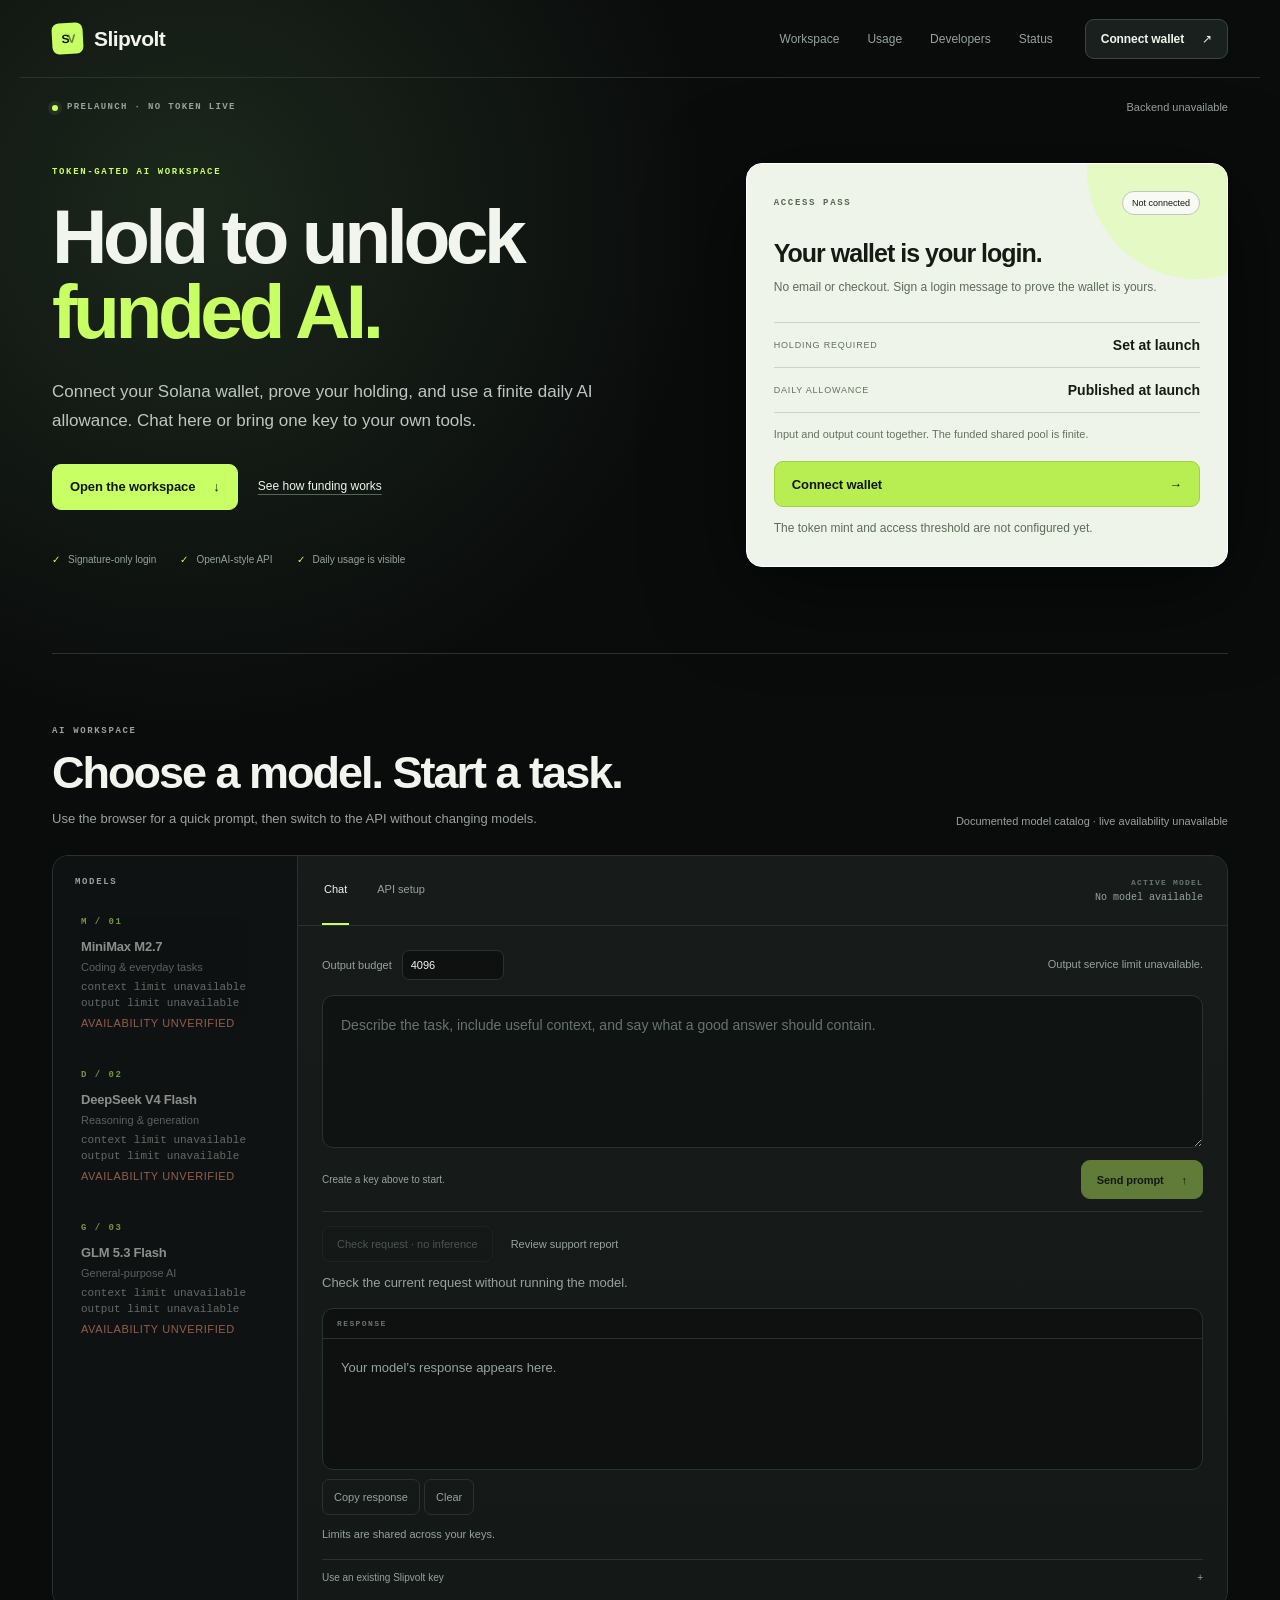
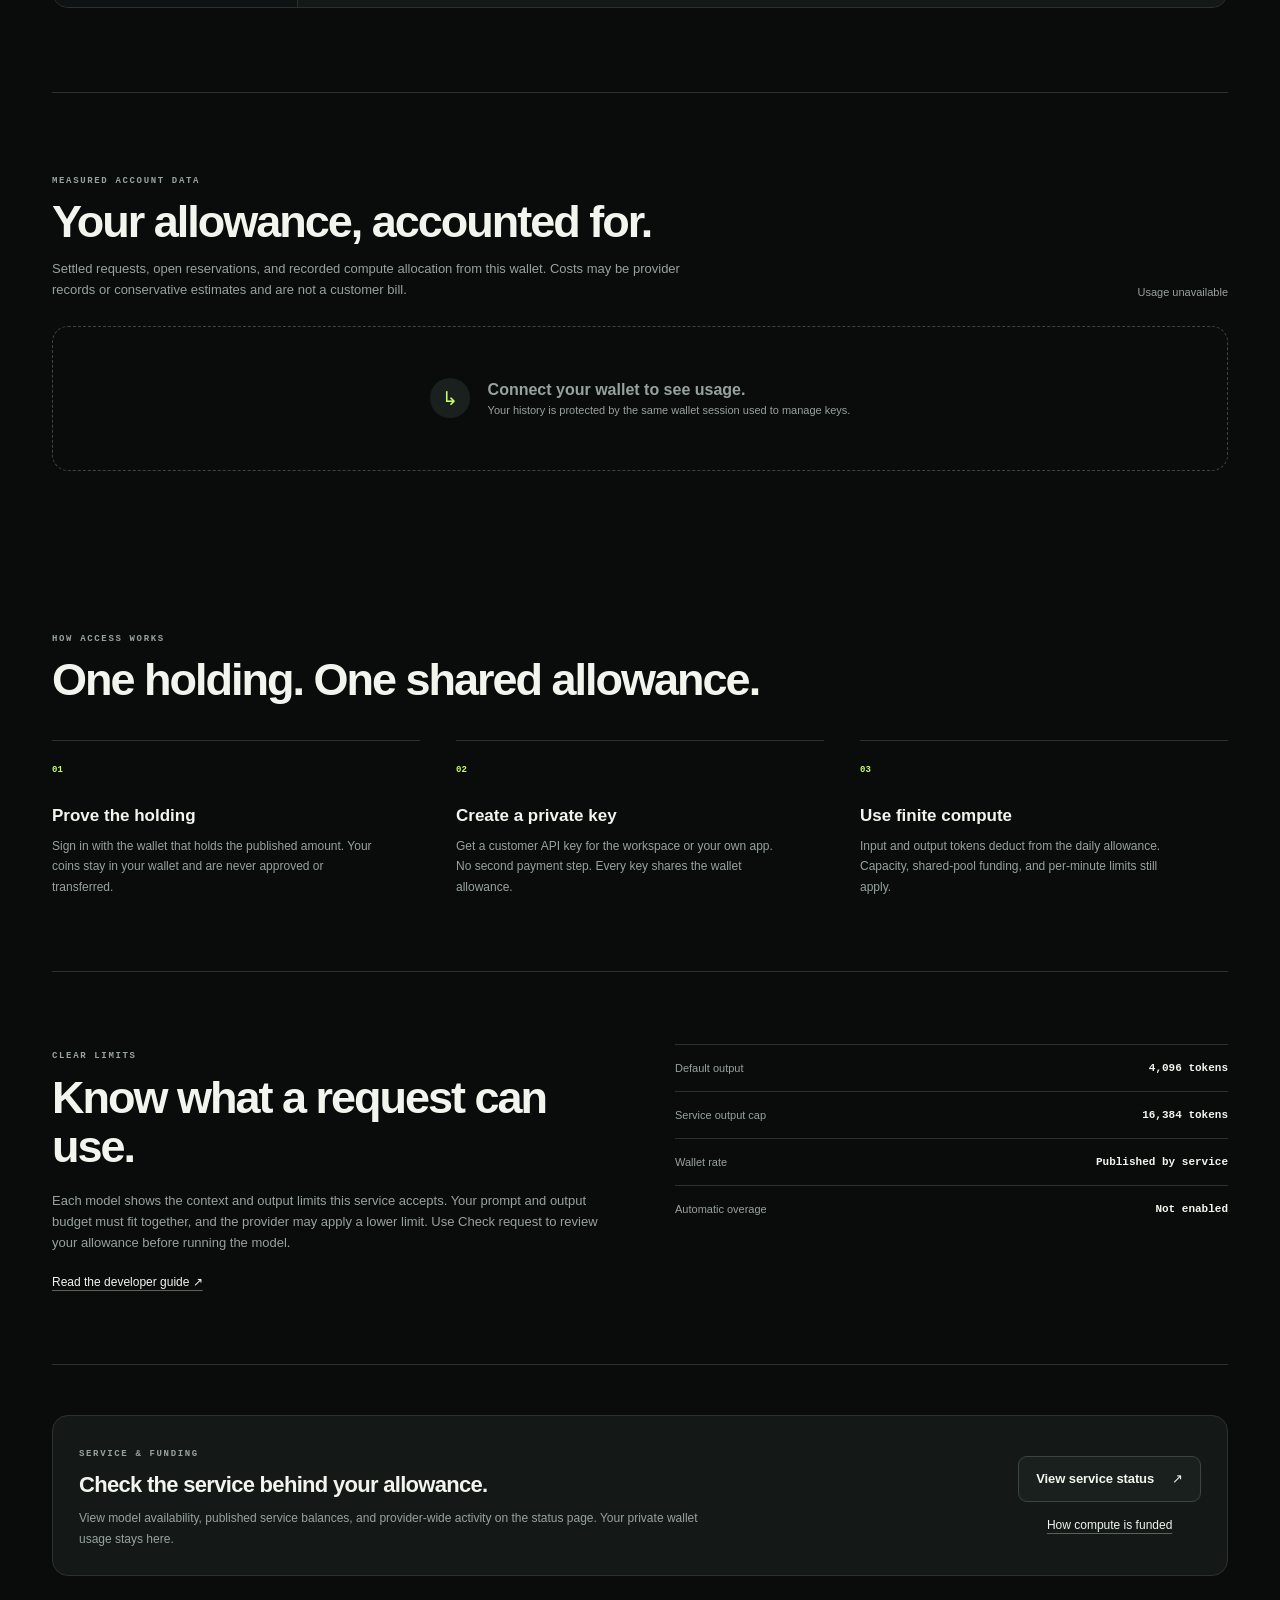
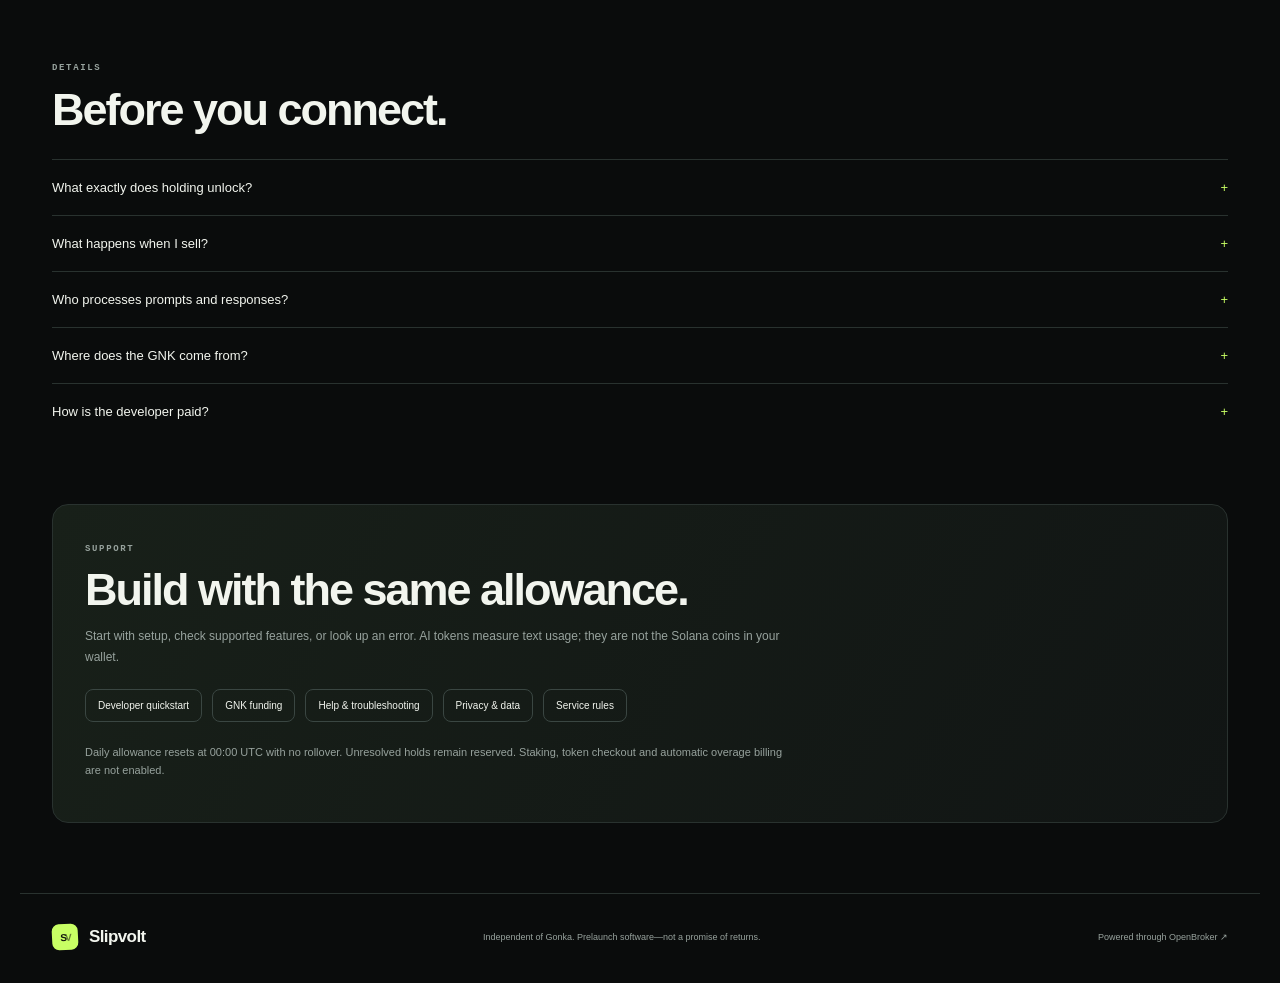
==== commit 3b057bfc: "Audit holder sessions and admin state; streamline pages and current guidance" ====
--- a/public/index.html
+++ b/public/index.html
@@ -6,7 +6,7 @@
   <title>Slipvolt — Funded AI for token holders</title>
   <meta name="description" content="Hold the project token to unlock a finite, funded AI allowance. Chat in the browser or use an OpenAI-style API.">
   <link rel="icon" href="favicon.svg">
-  <link rel="stylesheet" href="styles.css"><link rel="stylesheet" href="content.css"><link rel="stylesheet" href="tools.css">
+  <link rel="stylesheet" href="styles.css"><link rel="stylesheet" href="tools.css">
   <script src="core.js" defer></script><script src="request-examples.js" defer></script><script src="app.js" defer></script><script src="account-tools.js" defer></script><script src="request-tools.js" defer></script><script src="launch-tools.js" defer></script>
 </head>
 <body>
@@ -36,7 +36,7 @@
       <p class="fine" id="allowance-note">Input and output count together. The funded shared pool is finite.</p>
       <button id="main-connect" class="button green full connect">Connect wallet <span aria-hidden="true">→</span></button>
       <div id="member-actions" hidden><div id="quota-line"><span id="quota-used">—</span><strong id="quota-left">—</strong></div><progress id="quota-bar" max="1" value="0" aria-label="Daily AI allowance used"></progress><button id="create-key" class="button green full">Create API key <span aria-hidden="true">↗</span></button><button id="logout" class="text-button">Disconnect this browser</button></div>
-      <div id="new-key" hidden><label for="created-key" class="field-label">SAVE NOW · SHOWN ONCE</label><div class="key-line"><input id="created-key" type="password" readonly autocomplete="off" aria-label="Your new API key"><button id="show-key" class="icon-button" aria-label="Show key">Show</button><button id="copy-key" class="icon-button">Copy</button></div><p class="fine">The key is ready in this tab. The service’s OpenBroker credential stays on the server.</p></div>
+      <div id="new-key" hidden><label for="created-key" class="field-label">SAVE NOW · SHOWN ONCE</label><div class="key-line"><input id="created-key" type="password" readonly autocomplete="off" aria-label="Your new API key"><button id="show-key" class="icon-button" aria-label="Show key">Show</button><button id="copy-key" class="icon-button">Copy</button></div><p class="fine">Your key is ready in this tab. Save it somewhere private before you leave.</p></div>
       <p id="access-message" class="access-message" role="status">The token mint and access threshold are not configured yet.</p>
       <details id="keys-detail" hidden><summary>Keys and account security <span aria-hidden="true">+</span></summary><div id="key-list"></div><p><a class="text-link" href="/api/usage/export">Download latest 100 usage records (CSV)</a></p><div class="account-security"><button id="revoke-all-keys" class="text-button">Revoke all API keys</button><button id="logout-everywhere" class="text-button">Sign out all devices</button><p class="fine">Revoking keys blocks new API calls. Signing out devices keeps API keys active.</p></div></details>
     </section>
@@ -84,12 +84,11 @@
     <article><span class="step-number">03</span><h3>Use finite compute</h3><p>Input and output tokens deduct from the daily allowance. Capacity, shared-pool funding, and per-minute limits still apply.</p></article>
   </div></section>
 
-  <section id="rates" class="policy-section" aria-labelledby="policy-title"><div class="policy-copy"><span class="eyebrow">CLEAR LIMITS</span><h2 id="policy-title">Know what a request can use.</h2><p>Slipvolt admits requests against reviewed service caps. Discovered Gonka metadata can tighten those caps but does not prove that an OpenBroker route supports the model’s native maximum. A zero or missing value stays unknown, never unlimited.</p><a class="text-link" href="developers/">Read the developer guide ↗</a></div><dl class="policy-list"><div><dt>Default output</dt><dd id="policy-default-output">4,096 tokens</dd></div><div><dt>Service output cap</dt><dd id="policy-max-output">16,384 tokens</dd></div><div><dt>Wallet rate</dt><dd id="policy-wallet-rate">Published by service</dd></div><div><dt>Automatic overage</dt><dd>Not enabled</dd></div></dl></section>
+  <section id="rates" class="policy-section" aria-labelledby="policy-title"><div class="policy-copy"><span class="eyebrow">CLEAR LIMITS</span><h2 id="policy-title">Know what a request can use.</h2><p>Each model shows the context and output limits this service accepts. Your prompt and output budget must fit together, and the provider may apply a lower limit. Use Check request to review your allowance before running the model.</p><a class="text-link" href="developers/">Read the developer guide ↗</a></div><dl class="policy-list"><div><dt>Default output</dt><dd id="policy-default-output">4,096 tokens</dd></div><div><dt>Service output cap</dt><dd id="policy-max-output">16,384 tokens</dd></div><div><dt>Wallet rate</dt><dd id="policy-wallet-rate">Published by service</dd></div><div><dt>Automatic overage</dt><dd>Not enabled</dd></div></dl></section>
 
-  <section id="network" class="network-section" aria-labelledby="network-title">
-    <div class="section-heading"><div><span class="eyebrow">FUNDING &amp; PROVIDER</span><h2 id="network-title">Trace the service behind the allowance.</h2><p>These service and provider figures are separate from your wallet’s usage above.</p></div><button id="refresh" class="icon-button">Refresh data ↻</button></div>
-    <div class="network-grid"><article class="treasury-card"><span class="field-label">SLIPVOLT SERVICE FUNDING</span><div class="balance-line"><span>Native GNK reserve</span><strong id="native-available">Not configured</strong></div><span id="native-source" class="source-label">Public treasury address has not been configured.</span><div class="balance-line"><span>OpenBroker working balance</span><strong id="broker-available">Not published</strong></div><span id="treasury-source" class="source-label">No private account balance has been exposed.</span><p class="fine">Service balances are not customer wallet balances. WGNK is only an optional acquisition step on the way to native GNK.</p></article>
-    <article class="network-card"><span class="field-label">OPENBROKER · PROVIDER-WIDE ACTIVITY</span><div class="network-numbers"><div><strong id="network-requests">—</strong><span>Requests</span></div><div><strong id="network-tokens">—</strong><span>AI tokens</span></div><div><strong id="network-cost">—</strong><span>GNK reported spend</span></div></div><p id="network-window" class="fine">Public network statistics—not Slipvolt usage.</p><a class="text-link" href="https://openbroker.gonka.gg/stats" target="_blank" rel="noopener noreferrer">Open provider statistics ↗</a></article></div>
+  <section id="network" class="service-links" aria-labelledby="network-title">
+    <div><span class="eyebrow">SERVICE &amp; FUNDING</span><h2 id="network-title">Check the service behind your allowance.</h2><p>View model availability, published service balances, and provider-wide activity on the status page. Your private wallet usage stays here.</p></div>
+    <nav aria-label="Service information"><a id="service-status-link" class="button" href="status/">View service status <span aria-hidden="true">↗</span></a><a class="text-link" href="funding/">How compute is funded</a></nav>
   </section>
 
   <section class="faq" aria-labelledby="faq-title"><div class="section-heading"><div><span class="eyebrow">DETAILS</span><h2 id="faq-title">Before you connect.</h2></div></div>
--- a/public/styles.css
+++ b/public/styles.css
@@ -40,8 +40,6 @@
 
 .top{height:78px;display:flex;align-items:center;gap:32px;border-bottom:1px solid var(--edge);position:relative;z-index:10}
 .brand{display:inline-flex;align-items:center;gap:11px;font-size:21px;font-weight:750;letter-spacing:-.6px}
-.bolt{display:inline-flex;color:var(--lime);font-size:29px;line-height:1}
-.brand-dot{color:var(--lime);margin-left:-9px}
 .brand-mark{width:31px;height:31px;border-radius:7px;background:var(--lime);color:var(--ink);display:inline-flex;align-items:center;justify-content:center;font-size:12px;font-weight:900;letter-spacing:-2px;transform:rotate(-3deg)}
 .brand-mark span{opacity:.55}
 .top nav{display:flex;align-items:center;gap:28px;margin-left:auto;font-size:12px;color:var(--muted)}
@@ -83,13 +81,13 @@
 #new-key{padding-top:16px;margin-top:15px;border-top:1px solid #cbd5c5}.key-line{display:flex;align-items:center;gap:4px;margin-top:8px;padding:4px;border:1px solid #bac8b2;border-radius:8px}.key-line input{flex:1;width:80px;background:transparent;border:0;color:#172113;padding:7px;font:11px ui-monospace,monospace}.key-line .icon-button{color:#495744;border-color:transparent;padding:5px 7px}
 #keys-detail{font-size:11px;margin-top:16px;border-top:1px solid #cbd5c5;padding-top:10px}summary{cursor:pointer;list-style:none}summary::-webkit-details-marker{display:none}#keys-detail summary{display:flex;justify-content:space-between;font-weight:700;padding:6px 0}.key-item{display:flex;gap:12px;justify-content:space-between;padding:10px 0;border-top:1px solid #cbd5c5}.key-item span{overflow-wrap:anywhere}.key-item button{background:none;border:0;color:#43513f;font-size:11px}.account-security{border-top:1px solid #cbd5c5;margin-top:12px;padding-top:6px}.account-security .text-button{min-height:34px;margin:0 12px 0 0;display:inline-block}
 
-.section-heading{display:flex;align-items:flex-end;justify-content:space-between;gap:36px;margin-bottom:25px}.section-heading h2,.policy-copy h2,.resource-links h2{font-size:clamp(29px,3.6vw,45px);line-height:1.1;letter-spacing:-2px;margin:10px 0 0}.section-heading p,.policy-copy p{font-size:13px;line-height:1.65;color:var(--muted);max-width:630px;margin:11px 0 0}.source-label{color:var(--muted);font-size:9px;line-height:1.55;text-align:right;max-width:280px}
+.section-heading{display:flex;align-items:flex-end;justify-content:space-between;gap:36px;margin-bottom:25px}.section-heading h2,.policy-copy h2,.resource-links h2{font-size:clamp(29px,3.6vw,45px);line-height:1.1;letter-spacing:-2px;margin:10px 0 0}.section-heading p,.policy-copy p{font-size:13px;line-height:1.65;color:var(--muted);max-width:630px;margin:11px 0 0}.source-label{color:var(--muted);font-size:11px;line-height:1.55;text-align:right;max-width:280px}
 
 .workspace-section{padding:65px 0 84px;border-top:1px solid var(--edge);scroll-margin-top:20px}
 .workspace-shell{display:grid;grid-template-columns:245px minmax(0,1fr);min-height:590px;border:1px solid var(--edge);border-radius:var(--radius);overflow:hidden;background:var(--panel)}
 .model-sidebar{padding:20px 14px;background:#0f1212;border-right:1px solid var(--edge)}.sidebar-label{display:block;padding:0 8px 14px}.model-list{display:grid;gap:7px}
 .model-tab{position:relative;min-width:0;width:100%;padding:15px 13px;border:1px solid transparent;border-radius:10px;background:transparent;color:var(--fg);text-align:left}
-.model-tab:hover{background:#171c1b}.model-tab[aria-pressed=true]{background:#1c241f;border-color:#566549}.model-tab .model-mark{display:block;color:var(--lime);font:700 9px/1 ui-monospace,monospace;letter-spacing:1.5px;margin-bottom:11px}.model-tab strong{display:block;padding-right:18px;font-size:13px;line-height:1.4;letter-spacing:-.2px}.model-tab small{display:block;color:var(--muted);font-size:9px;line-height:1.45;margin-top:4px;overflow-wrap:anywhere}.model-tab .model-limits{font-family:ui-monospace,monospace;color:#a9b2ad}.model-tab .model-health{text-transform:uppercase;letter-spacing:.6px;color:#9fce77}.model-tab[aria-pressed=true]:after{content:'●';position:absolute;right:13px;top:14px;color:var(--lime);font-size:8px}.model-tab.model-unavailable{opacity:.55}.model-tab.model-unavailable .model-health{color:var(--danger)}
+.model-tab:hover{background:#171c1b}.model-tab[aria-pressed=true]{background:#1c241f;border-color:#566549}.model-tab .model-mark{display:block;color:var(--lime);font:700 9px/1 ui-monospace,monospace;letter-spacing:1.5px;margin-bottom:11px}.model-tab strong{display:block;padding-right:18px;font-size:13px;line-height:1.4;letter-spacing:-.2px}.model-tab small{display:block;color:var(--muted);font-size:11px;line-height:1.45;margin-top:4px;overflow-wrap:anywhere}.model-tab .model-limits{font-family:ui-monospace,monospace;color:#a9b2ad}.model-tab .model-health{text-transform:uppercase;letter-spacing:.6px;color:#9fce77}.model-tab[aria-pressed=true]:after{content:'●';position:absolute;right:13px;top:14px;color:var(--lime);font-size:8px}.model-tab.model-unavailable{opacity:.55}.model-tab.model-unavailable .model-health{color:var(--danger)}
 .play-panel{min-width:0;background:linear-gradient(180deg,#171c1b,var(--panel))}.panel-top{height:70px;display:flex;align-items:center;justify-content:space-between;gap:22px;padding:0 24px;border-bottom:1px solid var(--edge)}.tabs{height:100%;display:flex;gap:26px}.tabs button{height:100%;padding:0 2px;border:0;border-bottom:2px solid transparent;background:none;color:var(--muted);font-size:11px}.tabs button[aria-selected=true]{color:var(--fg);border-color:var(--lime)}.active-model{text-align:right;min-width:0}.active-model span{display:block;color:var(--dim);font:700 8px ui-monospace,monospace;letter-spacing:1.2px;margin-bottom:5px}.active-model strong{display:block;color:var(--muted);font:500 10px ui-monospace,monospace;overflow-wrap:anywhere}
 #chat-panel,#api-panel{padding:24px}.request-controls,.response-tools{display:flex;align-items:center;justify-content:space-between;gap:14px;flex-wrap:wrap;margin:0 0 15px}.request-controls label{display:flex;align-items:center;gap:10px;color:var(--muted);font-size:11px}.request-controls input{width:102px;padding:8px;background:#0e1110;border:1px solid var(--edge);border-radius:7px;color:var(--fg)}
 textarea{display:block;width:100%;min-height:145px;max-height:420px;resize:vertical;background:#0f1312;border:1px solid var(--edge);border-radius:11px;color:var(--fg);padding:18px;font-size:14px;line-height:1.65}textarea::placeholder{color:#68736e}
@@ -99,19 +97,19 @@
 .api-intro{display:flex;justify-content:space-between;align-items:flex-start;gap:24px}.api-intro p{max-width:520px;margin:8px 0 18px;color:var(--muted);font-size:11px;line-height:1.6}.code-title{display:flex;gap:8px;align-items:center}select{padding:9px;border:1px solid var(--edge);border-radius:7px;background:#0e1110;color:var(--fg);font-size:11px}pre{max-width:100%;overflow:auto;background:#0d100f;border:1px solid var(--edge);border-radius:10px;padding:18px;color:#d9edbd;font:11px/1.85 ui-monospace,SFMono-Regular,monospace}#connection-details{margin-top:20px;border-top:1px solid var(--edge);padding-top:14px}#connection-details summary{display:flex;justify-content:space-between;font-size:11px}
 
 .usage-section{padding:76px 0 82px;border-top:1px solid var(--edge);scroll-margin-top:20px}.empty-panel{min-height:145px;border:1px dashed var(--edge-light);border-radius:var(--radius);display:flex;align-items:center;justify-content:center;gap:18px;color:var(--muted)}.empty-panel p{font-size:11px;margin:5px 0 0}.empty-icon{display:grid;place-items:center;width:40px;height:40px;border-radius:50%;background:var(--panel-2);color:var(--lime);font-size:19px}
-.usage-metrics{display:grid;grid-template-columns:repeat(4,1fr);border:1px solid var(--edge);border-radius:var(--radius);overflow:hidden;background:var(--panel)}.usage-metrics article{padding:21px;border-right:1px solid var(--edge);min-width:0}.usage-metrics article:last-child{border:0}.usage-metrics span,.usage-metrics small{display:block;color:var(--muted);font-size:9px;line-height:1.45}.usage-metrics strong{display:block;margin:14px 0 8px;font-size:25px;letter-spacing:-1px;overflow-wrap:anywhere}
-.usage-detail-grid{display:grid;grid-template-columns:.8fr 1.2fr;gap:14px;margin-top:14px}.usage-card{min-width:0;padding:22px;border:1px solid var(--edge);border-radius:var(--radius);background:var(--panel)}.usage-card-head{display:flex;align-items:flex-start;justify-content:space-between;gap:18px;margin-bottom:17px}.usage-card h3{font-size:17px;margin:7px 0 0}.usage-breakdown{margin:-4px 0 14px;color:var(--muted);font-size:9px;line-height:1.65}.model-usage-row{padding:13px 0;border-top:1px solid var(--edge)}.model-usage-row:first-child{border-top:0}.model-usage-meta{display:flex;justify-content:space-between;gap:12px;font-size:10px}.model-usage-meta strong{font-weight:650;overflow-wrap:anywhere}.model-usage-meta span{color:var(--muted);white-space:nowrap}.usage-track{height:4px;background:#29302e;border-radius:9px;margin-top:9px;overflow:hidden}.usage-track span{display:block;height:100%;background:var(--lime)}
-.usage-history{max-height:390px;overflow:auto}.history-row{display:grid;grid-template-columns:minmax(0,1fr) auto;gap:6px 18px;padding:12px 0;border-top:1px solid var(--edge)}.history-row:first-child{border-top:0}.history-model{font-size:11px;overflow-wrap:anywhere}.history-time{color:var(--muted);font-size:9px;text-align:right}.history-breakdown{display:flex;flex-wrap:wrap;gap:5px 12px;color:var(--muted);font-size:9px;line-height:1.5}.history-state{display:inline-flex;align-items:center;gap:5px;justify-self:end;color:#a9d782;text-transform:capitalize;font-size:9px}.history-state:before{content:'';width:5px;height:5px;border-radius:50%;background:currentColor}.history-state[data-state="needs_review"]{color:var(--warm)}.history-state[data-state="reserved"]{color:#8cc9ff}.empty-copy{color:var(--muted);font-size:11px;line-height:1.6}
+.usage-metrics{display:grid;grid-template-columns:repeat(4,1fr);border:1px solid var(--edge);border-radius:var(--radius);overflow:hidden;background:var(--panel)}.usage-metrics article{padding:21px;border-right:1px solid var(--edge);min-width:0}.usage-metrics article:last-child{border:0}.usage-metrics span,.usage-metrics small{display:block;color:var(--muted);font-size:11px;line-height:1.45}.usage-metrics strong{display:block;margin:14px 0 8px;font-size:25px;letter-spacing:-1px;overflow-wrap:anywhere}
+.usage-detail-grid{display:grid;grid-template-columns:.8fr 1.2fr;gap:14px;margin-top:14px}.usage-card{min-width:0;padding:22px;border:1px solid var(--edge);border-radius:var(--radius);background:var(--panel)}.usage-card-head{display:flex;align-items:flex-start;justify-content:space-between;gap:18px;margin-bottom:17px}.usage-card h3{font-size:17px;margin:7px 0 0}.usage-breakdown{margin:-4px 0 14px;color:var(--muted);font-size:11px;line-height:1.65}.model-usage-row{padding:13px 0;border-top:1px solid var(--edge)}.model-usage-row:first-child{border-top:0}.model-usage-meta{display:flex;justify-content:space-between;gap:12px;font-size:10px}.model-usage-meta strong{font-weight:650;overflow-wrap:anywhere}.model-usage-meta span{color:var(--muted);white-space:nowrap}.usage-track{height:4px;background:#29302e;border-radius:9px;margin-top:9px;overflow:hidden}.usage-track span{display:block;height:100%;background:var(--lime)}
+.usage-history{max-height:390px;overflow:auto}.history-row{display:grid;grid-template-columns:minmax(0,1fr) auto;gap:6px 18px;padding:12px 0;border-top:1px solid var(--edge)}.history-row:first-child{border-top:0}.history-model{font-size:11px;overflow-wrap:anywhere}.history-time{color:var(--muted);font-size:11px;text-align:right}.history-breakdown{display:flex;flex-wrap:wrap;gap:5px 12px;color:var(--muted);font-size:11px;line-height:1.5}.history-state{display:inline-flex;align-items:center;gap:5px;justify-self:end;color:#a9d782;text-transform:capitalize;font-size:9px}.history-state:before{content:'';width:5px;height:5px;border-radius:50%;background:currentColor}.history-state[data-state="needs_review"]{color:var(--warm)}.history-state[data-state="reserved"]{color:#8cc9ff}.empty-copy{color:var(--muted);font-size:11px;line-height:1.6}
 
 .how{padding:74px 0}.steps{display:grid;grid-template-columns:repeat(3,1fr);gap:36px;margin-top:35px}.steps article{border-top:1px solid var(--edge);padding-top:17px}.step-number{color:var(--lime);font:700 9px ui-monospace,monospace}.steps h3{font-size:17px;margin:30px 0 10px}.steps p{max-width:320px;margin:0;color:var(--muted);font-size:12px;line-height:1.7}
 .policy-section{display:grid;grid-template-columns:1fr 1fr;gap:70px;padding:72px 0;border-top:1px solid var(--edge);border-bottom:1px solid var(--edge)}.policy-copy p{font-size:13px;margin:18px 0}.policy-list{margin:0}.policy-list div{display:flex;align-items:center;justify-content:space-between;gap:20px;padding:17px 0;border-top:1px solid var(--edge)}.policy-list dt{color:var(--muted);font-size:11px}.policy-list dd{margin:0;text-align:right;font:600 11px ui-monospace,monospace}
-.network-section{padding:75px 0}.network-grid{display:grid;grid-template-columns:.9fr 1.1fr;gap:14px}.treasury-card,.network-card{min-width:0;padding:24px;border:1px solid var(--edge);border-radius:var(--radius);background:var(--panel)}.balance-line{display:flex;align-items:center;justify-content:space-between;gap:18px;padding:17px 0 8px;border-top:1px solid var(--edge);font-size:11px}.balance-line:first-of-type{margin-top:20px}.balance-line span{color:var(--muted)}.balance-line strong{text-align:right;overflow-wrap:anywhere}.treasury-card>.source-label{display:block;max-width:none;text-align:left;margin-bottom:15px}.network-numbers{display:grid;grid-template-columns:repeat(3,1fr);gap:20px;margin:28px 0 21px}.network-numbers strong{display:block;font-size:26px;letter-spacing:-1px;overflow-wrap:anywhere}.network-numbers span{display:block;color:var(--muted);font-size:9px;line-height:1.5;margin-top:6px}
+.service-links{display:flex;align-items:center;justify-content:space-between;gap:36px;margin:50px 0;padding:26px;border:1px solid var(--edge);border-radius:var(--radius);background:var(--panel)}.service-links h2{font-size:22px;line-height:1.25;letter-spacing:-.7px;margin:10px 0}.service-links p{max-width:640px;margin:0;color:var(--muted);font-size:12px;line-height:1.7}.service-links nav{display:grid;justify-items:center;gap:14px;flex-shrink:0}
 .faq{padding:30px 0 65px}.faq details{border-top:1px solid var(--edge)}.faq summary{display:flex;justify-content:space-between;gap:24px;padding:20px 0;font-size:13px}.faq summary span{color:var(--lime)}.faq p{max-width:780px;margin:0 0 23px;color:var(--muted);font-size:12px;line-height:1.75}
 
-.resource-links{border:1px solid var(--edge);border-radius:var(--radius);background:linear-gradient(120deg,#182019,#111514);padding:32px!important;margin-bottom:70px!important}.resource-links h2{margin-top:9px}.resource-links>p{max-width:700px;color:var(--muted);font-size:12px;line-height:1.7}.resource-links nav{display:flex;gap:10px;flex-wrap:wrap;margin:22px 0}.resource-links nav a{border:1px solid var(--edge-light);border-radius:8px;padding:10px 12px;font-size:10px}.resource-links nav a:hover{border-color:var(--lime)}
+.resource-links{border:1px solid var(--edge);border-radius:var(--radius);background:linear-gradient(120deg,#182019,#111514);padding:32px;margin-bottom:70px}.resource-links h2{margin-top:9px}.resource-links>p{max-width:700px;color:var(--muted);font-size:12px;line-height:1.7}.resource-links nav{display:flex;gap:10px;flex-wrap:wrap;margin:22px 0}.resource-links nav a{border:1px solid var(--edge-light);border-radius:8px;padding:10px 12px;font-size:10px}.resource-links nav a:hover{border-color:var(--lime)}
 footer{display:flex;align-items:center;justify-content:space-between;gap:28px;padding-top:27px;padding-bottom:34px;border-top:1px solid var(--edge)}footer .brand{font-size:17px}footer .brand-mark{width:26px;height:26px;font-size:10px}footer p,footer>a:last-child{color:var(--muted);font-size:9px;line-height:1.6}
 
-.fine,p.fine{color:var(--muted);font-size:9px;line-height:1.6}.access-card .fine{color:#657261}
+.fine,p.fine{color:var(--muted);font-size:11px;line-height:1.6}.access-card .fine{color:#657261}
 dialog{width:min(450px,calc(100% - 32px));padding:24px;border:1px solid var(--edge-light);border-radius:14px;background:#171c1a;color:var(--fg)}dialog::backdrop{background:#000c}.dialog-top{display:flex;align-items:center;justify-content:space-between;gap:12px}.dialog-top h2{font-size:20px;margin:0}.dialog-top .icon-button{font-size:20px}.wallet-option{display:block;width:100%;margin-top:10px;padding:15px;border:1px solid var(--edge);border-radius:9px;background:#1c241f;color:var(--fg);text-align:left;font-size:12px}#wallet-message{color:var(--muted);font-size:11px;line-height:1.65}#support-dialog{width:min(620px,calc(100% - 32px));max-height:85vh;overflow:auto}#support-report{white-space:pre-wrap;overflow-wrap:anywhere}
 #toast{position:fixed;left:50%;bottom:22px;z-index:100;transform:translateX(-50%);max-width:calc(100% - 32px);padding:13px 18px;border-radius:9px;background:var(--lime);color:var(--ink);box-shadow:0 12px 50px #0009;font-size:11px;line-height:1.5}
 
@@ -120,11 +118,11 @@
 }
 
 @media(max-width:720px){
-  main,.top,footer{padding-inline:18px}.top{height:68px;gap:12px}.top nav{display:none}.top .button{margin-left:auto;font-size:10px;padding:8px 11px;min-height:38px}.brand{font-size:19px}.brand-mark{width:28px;height:28px}.launch-line{margin:20px 0 32px}#setup-note{display:none}.hero{grid-template-columns:1fr;gap:34px;padding-bottom:60px}h1{font-size:clamp(49px,16vw,66px);letter-spacing:-3px}.hero-description{font-size:15px;margin:22px 0}.trust-row{margin-top:28px;gap:15px}.access-card{padding:22px}.section-heading{align-items:flex-start;flex-direction:column;gap:12px}.section-heading h2,.policy-copy h2,.resource-links h2{letter-spacing:-1.5px}.source-label{text-align:left}.workspace-section,.usage-section{padding:48px 0}.workspace-shell{display:block;min-height:0;overflow:visible;background:transparent;border:0}.model-sidebar{padding:0 0 10px;border:0;background:transparent;overflow:hidden}.sidebar-label{padding:0 0 10px}.model-list{display:flex;overflow-x:auto;scroll-snap-type:x mandatory;padding-bottom:8px}.model-tab{flex:0 0 200px;scroll-snap-align:start;background:var(--panel);border-color:var(--edge)}.play-panel{border:1px solid var(--edge);border-radius:12px;overflow:hidden}.panel-top{padding:0 15px}.active-model{max-width:48%}#chat-panel,#api-panel{padding:15px}.prompt-tools{align-items:flex-start;flex-direction:column}.prompt-tools>div{width:100%;justify-content:flex-end}.api-intro{display:block}.code-title{margin-bottom:12px}.usage-metrics article{padding:17px}.usage-metrics strong{font-size:21px}.usage-detail-grid{gap:10px}.usage-card{padding:17px}.usage-card-head{display:block}.usage-card-head>.source-label,.usage-card-head>.text-link{display:inline-block;margin-top:8px}.how{padding:50px 0}.steps{grid-template-columns:1fr;gap:10px;margin-top:22px}.steps article{display:grid;grid-template-columns:34px 1fr;column-gap:12px}.steps h3{margin:0 0 8px}.steps p{grid-column:2;margin-bottom:20px;max-width:none}.policy-section{grid-template-columns:1fr;gap:30px;padding:50px 0}.network-section{padding:50px 0}.network-grid{grid-template-columns:1fr}.network-numbers{gap:12px}.network-numbers strong{font-size:23px}.faq{padding-bottom:45px}.resource-links{padding:24px!important;margin-bottom:45px!important}footer{flex-wrap:wrap;gap:12px}footer p{order:3;flex-basis:100%;margin:0}footer>a:last-child{margin-left:auto}
+  main,.top,footer{padding-inline:18px}.top{height:68px;gap:12px}.top nav{display:none}.top .button{margin-left:auto;font-size:10px;padding:8px 11px;min-height:38px}.brand{font-size:19px}.brand-mark{width:28px;height:28px}.launch-line{margin:20px 0 32px}#setup-note{display:none}.hero{grid-template-columns:1fr;gap:34px;padding-bottom:60px}h1{font-size:clamp(49px,16vw,66px);letter-spacing:-3px}.hero-description{font-size:15px;margin:22px 0}.trust-row{margin-top:28px;gap:15px}.access-card{padding:22px}.section-heading{align-items:flex-start;flex-direction:column;gap:12px}.section-heading h2,.policy-copy h2,.resource-links h2{letter-spacing:-1.5px}.source-label{text-align:left}.workspace-section,.usage-section{padding:48px 0}.workspace-shell{display:block;min-height:0;overflow:visible;background:transparent;border:0}.model-sidebar{padding:0 0 10px;border:0;background:transparent;overflow:hidden}.sidebar-label{padding:0 0 10px}.model-list{display:flex;overflow-x:auto;scroll-snap-type:x mandatory;padding-bottom:8px}.model-tab{flex:0 0 200px;scroll-snap-align:start;background:var(--panel);border-color:var(--edge)}.play-panel{border:1px solid var(--edge);border-radius:12px;overflow:hidden}.panel-top{padding:0 15px}.active-model{max-width:48%}#chat-panel,#api-panel{padding:15px}.prompt-tools{align-items:flex-start;flex-direction:column}.prompt-tools>div{width:100%;justify-content:flex-end}.api-intro{display:block}.code-title{margin-bottom:12px}.usage-metrics article{padding:17px}.usage-metrics strong{font-size:21px}.usage-detail-grid{gap:10px}.usage-card{padding:17px}.usage-card-head{display:block}.usage-card-head>.source-label,.usage-card-head>.text-link{display:inline-block;margin-top:8px}.how{padding:50px 0}.steps{grid-template-columns:1fr;gap:10px;margin-top:22px}.steps article{display:grid;grid-template-columns:34px 1fr;column-gap:12px}.steps h3{margin:0 0 8px}.steps p{grid-column:2;margin-bottom:20px;max-width:none}.policy-section{grid-template-columns:1fr;gap:30px;padding:50px 0}.service-links{align-items:flex-start;flex-direction:column;gap:22px;margin:36px 0;padding:22px}.service-links nav{justify-items:start}.faq{padding-bottom:45px}.resource-links{padding:24px;margin-bottom:45px}footer{flex-wrap:wrap;gap:12px}footer p{order:3;flex-basis:100%;margin:0}footer>a:last-child{margin-left:auto}
 }
 
 @media(max-width:400px){
-  main,.top,footer{padding-inline:14px}.top .brand{font-size:17px}.top .button{padding:7px 9px}.hero-links{align-items:flex-start;flex-direction:column}.hero-links .button{width:100%;justify-content:space-between}.access-card{padding:18px}.access-facts div{display:block}.access-facts dd{text-align:left;margin-top:7px}.usage-metrics{grid-template-columns:1fr}.usage-metrics article,.usage-metrics article:nth-child(2){border-right:0;border-bottom:1px solid var(--edge)}.usage-metrics article:last-child{border-bottom:0}.network-numbers{grid-template-columns:1fr 1fr}.history-row{grid-template-columns:minmax(0,1fr) auto;gap:6px 9px}.panel-top{height:auto;min-height:66px;align-items:flex-start;padding-top:8px;padding-bottom:8px}.tabs{height:50px}.active-model{padding-top:8px}.request-controls{align-items:flex-start}.request-controls .fine{flex-basis:100%}.resource-links nav{display:grid}.resource-links nav a{text-align:center}
+  main,.top,footer{padding-inline:14px}.top .brand{font-size:17px}.top .button{padding:7px 9px}.hero-links{align-items:flex-start;flex-direction:column}.hero-links .button{width:100%;justify-content:space-between}.access-card{padding:18px}.access-facts div{display:block}.access-facts dd{text-align:left;margin-top:7px}.usage-metrics{grid-template-columns:1fr}.usage-metrics article,.usage-metrics article:nth-child(2){border-right:0;border-bottom:1px solid var(--edge)}.usage-metrics article:last-child{border-bottom:0}.history-row{grid-template-columns:minmax(0,1fr) auto;gap:6px 9px}.panel-top{height:auto;min-height:66px;align-items:flex-start;padding-top:8px;padding-bottom:8px}.tabs{height:50px}.active-model{padding-top:8px}.request-controls{align-items:flex-start}.request-controls .fine{flex-basis:100%}.resource-links nav{display:grid}.resource-links nav a{text-align:center}
 }
 
 @media(prefers-reduced-motion:reduce){:root{scroll-behavior:auto}*{animation:none!important;transition:none!important}}
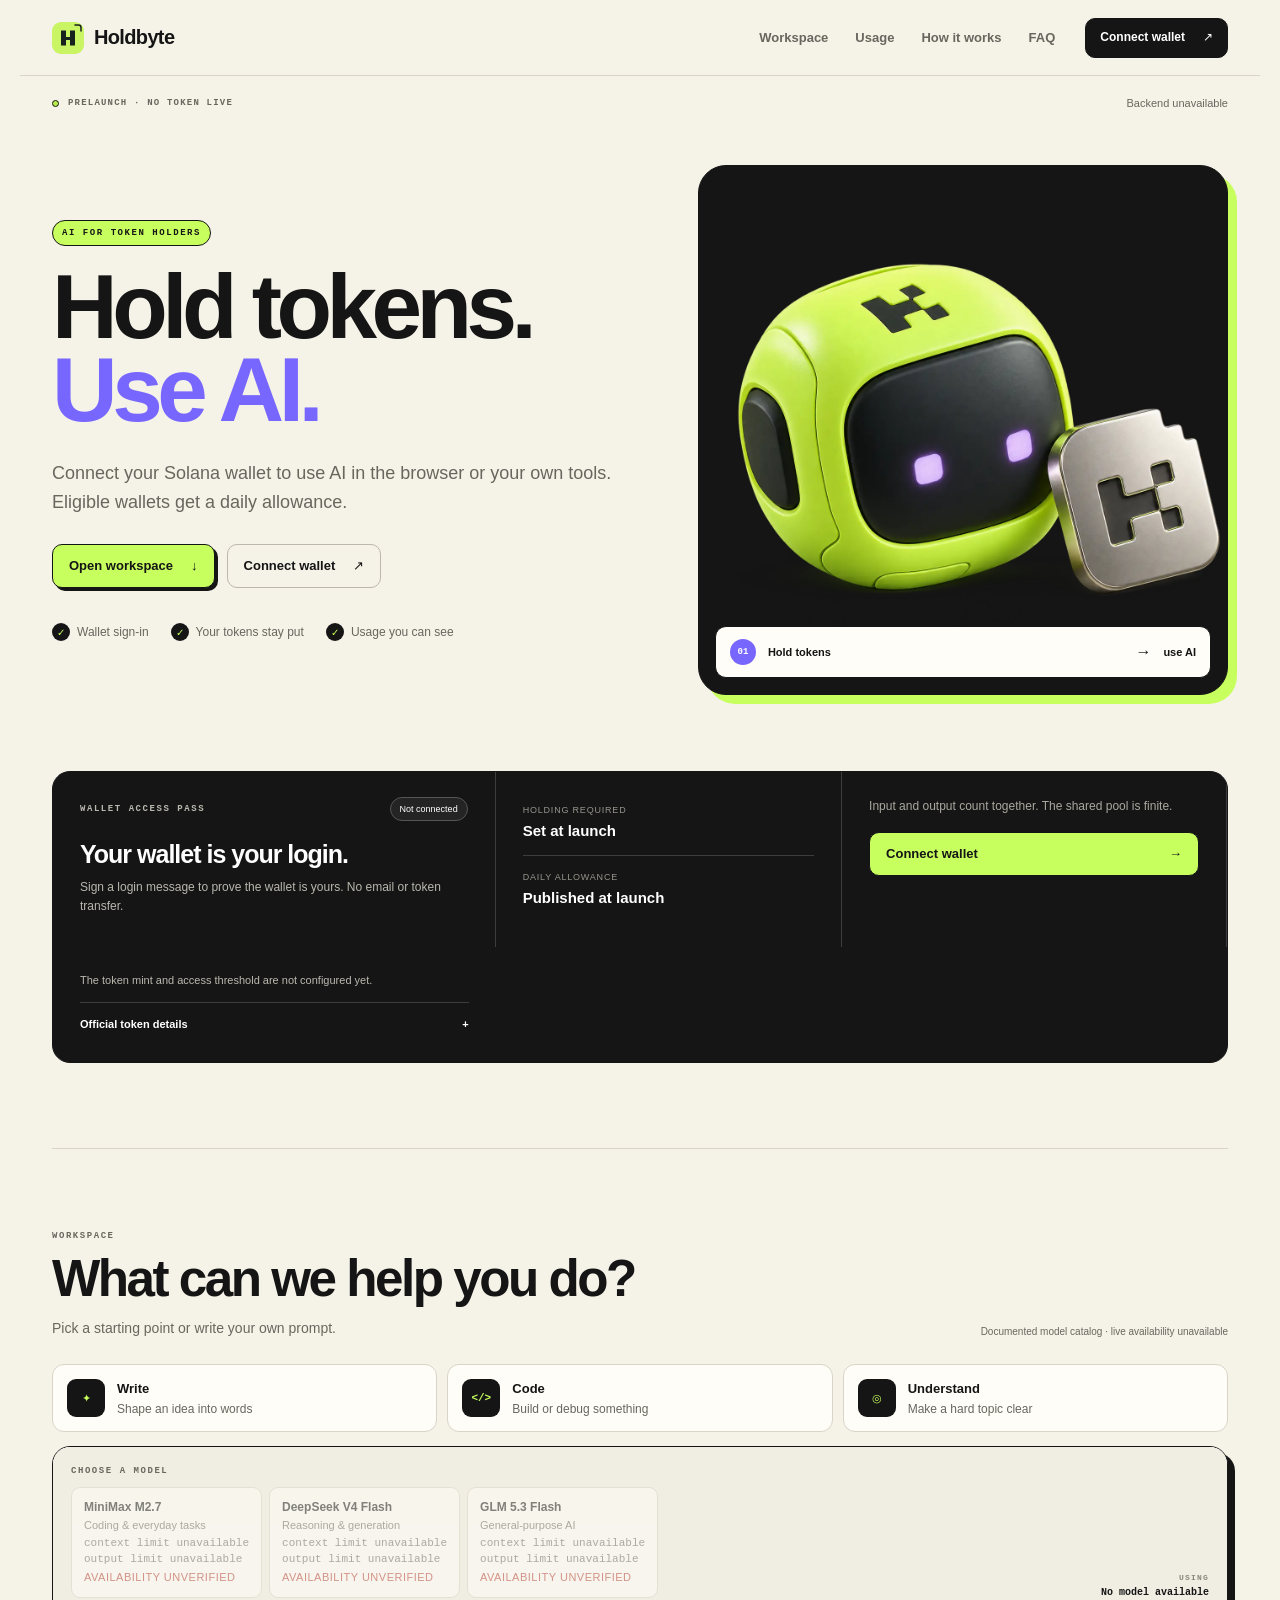
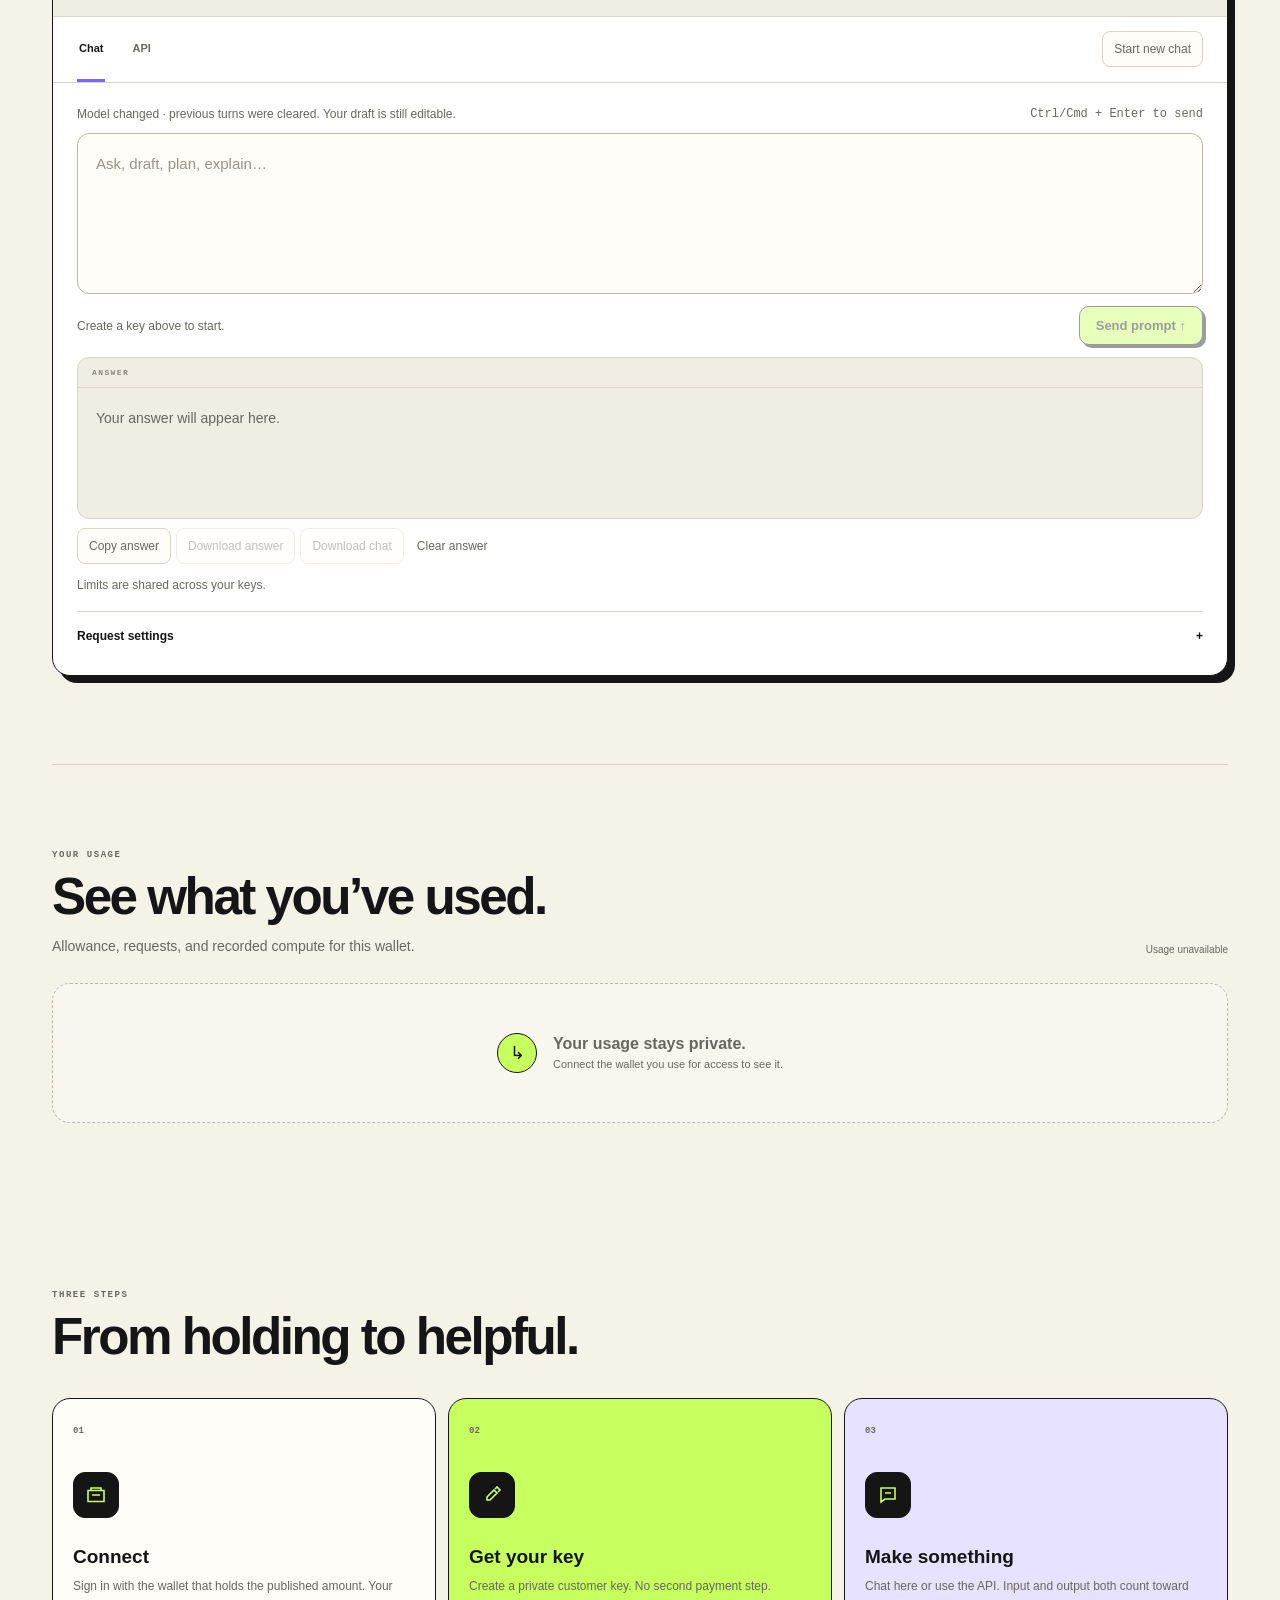
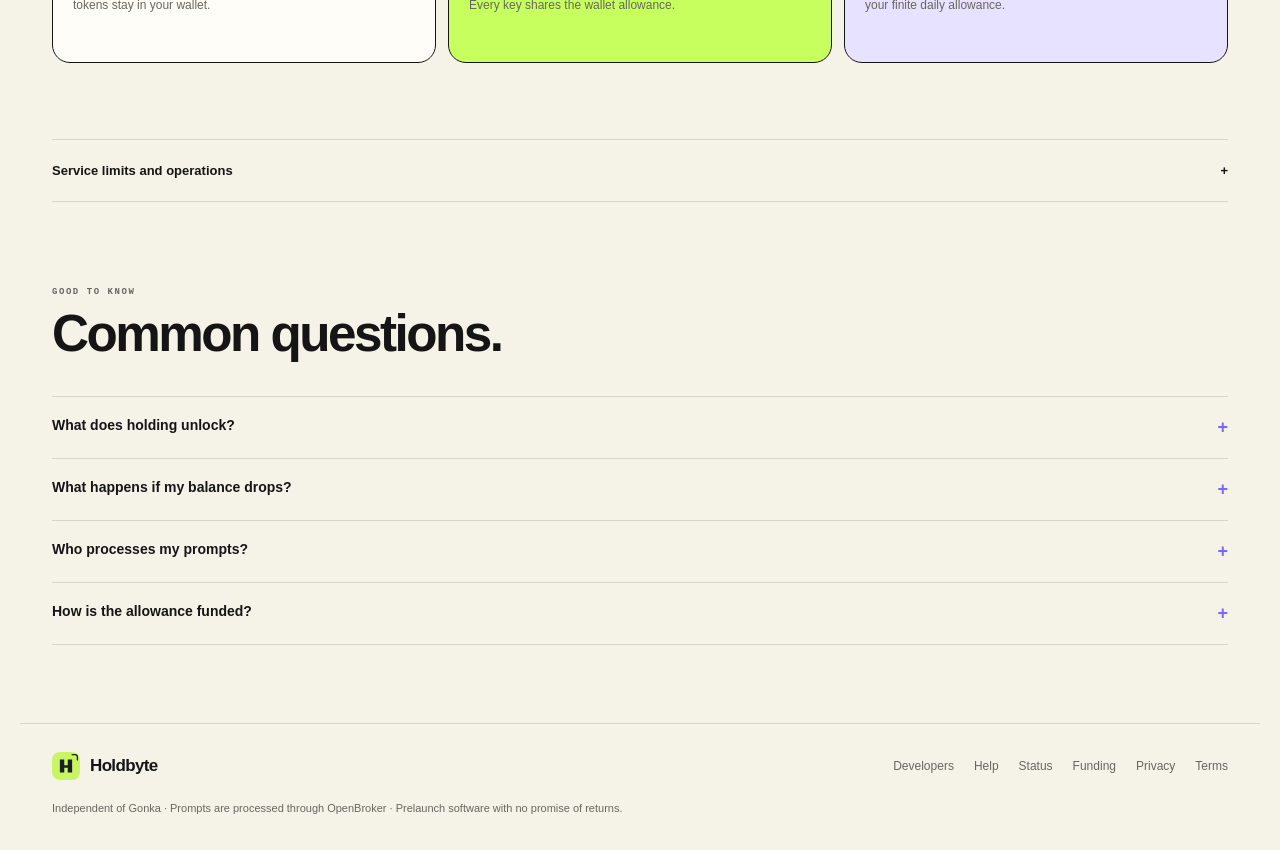
==== commit e48e6d51: "Rebrand as Holdbyte and simplify the holder chat experience" ====
--- a/public/index.html
+++ b/public/index.html
@@ -3,17 +3,21 @@
 <head>
   <meta charset="utf-8">
   <meta name="viewport" content="width=device-width,initial-scale=1">
-  <title>Slipvolt — Funded AI for token holders</title>
-  <meta name="description" content="Hold the project token to unlock a finite, funded AI allowance. Chat in the browser or use an OpenAI-style API.">
+  <meta name="theme-color" content="#f5f2e8">
+  <meta property="og:title" content="Holdbyte — Hold tokens. Use AI.">
+  <meta property="og:description" content="AI for eligible Solana token holders. Chat, build, and track your daily allowance.">
+  <meta property="og:type" content="website">
+  <title>Holdbyte — Hold tokens. Use AI.</title>
+  <meta name="description" content="Hold the project token to use a finite daily AI allowance in a focused workspace or through an OpenAI-compatible API.">
   <link rel="icon" href="favicon.svg">
   <link rel="stylesheet" href="styles.css"><link rel="stylesheet" href="tools.css">
   <script src="core.js" defer></script><script src="request-examples.js" defer></script><script src="app.js" defer></script><script src="account-tools.js" defer></script><script src="request-tools.js" defer></script><script src="launch-tools.js" defer></script>
 </head>
-<body>
+<body class="app-page">
 <a class="skip" href="#main">Skip to content</a>
 <header class="top">
-  <a class="brand" href="#main" aria-label="Slipvolt home"><span class="brand-mark" aria-hidden="true">S<span>V</span></span><span data-site-name>Slipvolt</span></a>
-  <nav aria-label="Main navigation"><a href="#playground">Workspace</a><a href="#usage">Usage</a><a href="developers/">Developers</a><a href="status/">Status</a></nav>
+  <a class="brand" href="#main" aria-label="Holdbyte home"><img class="brand-mark" src="assets/brand-mark.svg" width="32" height="32" alt=""><span data-site-name>Holdbyte</span></a>
+  <nav aria-label="Main navigation"><a href="#playground">Workspace</a><a href="#usage">Usage</a><a href="#how">How it works</a><a href="#faq">FAQ</a></nav>
   <button class="button small connect">Connect wallet <span aria-hidden="true">↗</span></button>
 </header>
 
@@ -22,86 +26,47 @@
 
   <section class="hero" aria-labelledby="hero-title">
     <div class="hero-copy">
-      <p class="eyebrow">TOKEN-GATED AI WORKSPACE</p>
-      <h1 id="hero-title">Hold to unlock<br><em>funded AI.</em></h1>
-      <p class="hero-description">Connect your Solana wallet, prove your holding, and use a finite daily AI allowance. Chat here or bring one key to your own tools.</p>
-      <div class="hero-links"><a class="button green" href="#playground">Open the workspace <span aria-hidden="true">↓</span></a><a class="text-link" href="#how">See how funding works</a></div>
-      <ul class="trust-row" aria-label="Product facts"><li>Signature-only login</li><li>OpenAI-style API</li><li>Daily usage is visible</li></ul>
+      <p class="eyebrow">AI FOR TOKEN HOLDERS</p>
+      <h1 id="hero-title">Hold tokens.<br><em>Use AI.</em></h1>
+      <p class="hero-description">Connect your Solana wallet to use AI in the browser or your own tools. Eligible wallets get a daily allowance.</p>
+      <div class="hero-links"><a class="button green" href="#playground">Open workspace <span aria-hidden="true">↓</span></a><a id="token-buy-link" class="button token-buy" href="#" target="_blank" rel="noopener noreferrer" hidden>View on Pump.fun <span aria-hidden="true">↗</span></a><button class="button ghost connect hero-connect">Connect wallet <span aria-hidden="true">↗</span></button></div>
+      <ul class="trust-row" aria-label="Product facts"><li>Wallet sign-in</li><li>Your tokens stay put</li><li>Usage you can see</li></ul>
     </div>
-    <section class="access-card" aria-labelledby="access-title">
-      <div class="card-heading"><span class="eyebrow">ACCESS PASS</span><span class="pill" id="access-pill">Not connected</span></div>
-      <h2 id="access-title">Your wallet is your login.</h2>
-      <p id="access-description">No email or checkout. Sign a login message to prove the wallet is yours.</p>
-      <dl class="access-facts"><div><dt>Holding required</dt><dd id="holding-requirement">Set at launch</dd></div><div><dt>Daily allowance</dt><dd id="allowance-label">Published at launch</dd></div></dl>
-      <p class="fine" id="allowance-note">Input and output count together. The funded shared pool is finite.</p>
-      <button id="main-connect" class="button green full connect">Connect wallet <span aria-hidden="true">→</span></button>
-      <div id="member-actions" hidden><div id="quota-line"><span id="quota-used">—</span><strong id="quota-left">—</strong></div><progress id="quota-bar" max="1" value="0" aria-label="Daily AI allowance used"></progress><button id="create-key" class="button green full">Create API key <span aria-hidden="true">↗</span></button><button id="logout" class="text-button">Disconnect this browser</button></div>
-      <div id="new-key" hidden><label for="created-key" class="field-label">SAVE NOW · SHOWN ONCE</label><div class="key-line"><input id="created-key" type="password" readonly autocomplete="off" aria-label="Your new API key"><button id="show-key" class="icon-button" aria-label="Show key">Show</button><button id="copy-key" class="icon-button">Copy</button></div><p class="fine">Your key is ready in this tab. Save it somewhere private before you leave.</p></div>
-      <p id="access-message" class="access-message" role="status">The token mint and access threshold are not configured yet.</p>
-      <details id="keys-detail" hidden><summary>Keys and account security <span aria-hidden="true">+</span></summary><div id="key-list"></div><p><a class="text-link" href="/api/usage/export">Download latest 100 usage records (CSV)</a></p><div class="account-security"><button id="revoke-all-keys" class="text-button">Revoke all API keys</button><button id="logout-everywhere" class="text-button">Sign out all devices</button><p class="fine">Revoking keys blocks new API calls. Signing out devices keeps API keys active.</p></div></details>
-    </section>
+    <figure class="hero-art"><img src="assets/holdbyte-hero.webp" width="1254" height="1254" alt="A playful Holdbyte token character beside an AI chip" fetchpriority="high"><figcaption><span>01</span> Hold tokens <i aria-hidden="true">→</i> use AI</figcaption></figure>
+  </section>
+
+  <section class="access-card" aria-labelledby="access-title">
+    <div class="access-intro"><div class="card-heading"><span class="eyebrow">WALLET ACCESS PASS</span><span class="pill" id="access-pill">Not connected</span></div><h2 id="access-title">Your wallet is your login.</h2><p id="access-description">Sign a login message to prove the wallet is yours. No email or token transfer.</p></div>
+    <dl class="access-facts"><div><dt>Holding required</dt><dd id="holding-requirement">Set at launch</dd></div><div><dt>Daily allowance</dt><dd id="allowance-label">Published at launch</dd></div></dl>
+    <div class="access-action"><p class="fine" id="allowance-note">Input and output count together. The shared pool is finite.</p><button id="main-connect" class="button green full connect">Connect wallet <span aria-hidden="true">→</span></button><div id="member-actions" hidden><div id="quota-line"><span id="quota-used">—</span><strong id="quota-left">—</strong></div><progress id="quota-bar" max="1" value="0" aria-label="Daily AI allowance used"></progress><button id="create-key" class="button green full">Create API key <span aria-hidden="true">↗</span></button><button id="logout" class="text-button">Disconnect this browser</button></div></div>
+    <div class="access-account"><div id="new-key" hidden><label for="created-key" class="field-label">SAVE NOW · SHOWN ONCE</label><div class="key-line"><input id="created-key" type="password" readonly autocomplete="off" aria-label="Your new API key"><button id="show-key" class="icon-button" aria-label="Show key">Show</button><button id="copy-key" class="icon-button">Copy</button></div><p class="fine">Save this key somewhere private before you leave.</p></div><p id="access-message" class="access-message" role="status">The token mint and access threshold are not configured yet.</p><details class="token-details"><summary>Official token details <span aria-hidden="true">+</span></summary><p id="token-launch-note">No token is live or configured by default.</p><div class="token-mint-line"><code id="token-mint">Mint not published</code><button id="copy-token-mint" class="icon-button" hidden>Copy mint</button></div></details><details id="keys-detail" hidden><summary>Keys and account security <span aria-hidden="true">+</span></summary><div id="key-list"></div><p><a class="text-link" href="/api/usage/export">Download latest 100 usage records (CSV)</a></p><div class="account-security"><button id="revoke-all-keys" class="text-button">Revoke all API keys</button><button id="logout-everywhere" class="text-button">Sign out all devices</button><p class="fine">Revoking keys blocks new API calls. Signing out devices keeps API keys active.</p></div></details></div>
   </section>
 
   <section id="playground" class="workspace-section" aria-labelledby="workspace-title">
-    <div class="section-heading"><div><span class="eyebrow">AI WORKSPACE</span><h2 id="workspace-title">Choose a model. Start a task.</h2><p>Use the browser for a quick prompt, then switch to the API without changing models.</p></div><span class="source-label" id="model-source">Documented catalog · service limits shown</span></div>
+    <div class="section-heading"><div><span class="eyebrow">WORKSPACE</span><h2 id="workspace-title">What can we help you do?</h2><p>Pick a starting point or write your own prompt.</p></div><span class="source-label" id="model-source">Documented catalog · service limits shown</span></div>
+    <div class="prompt-starters" aria-label="Prompt starters"><button class="prompt-starter" data-starter="write"><span aria-hidden="true">✦</span><strong>Write</strong><small>Shape an idea into words</small></button><button class="prompt-starter" data-starter="code"><span aria-hidden="true">&lt;/&gt;</span><strong>Code</strong><small>Build or debug something</small></button><button class="prompt-starter" data-starter="understand"><span aria-hidden="true">◎</span><strong>Understand</strong><small>Make a hard topic clear</small></button></div>
     <div class="workspace-shell">
-      <aside class="model-sidebar" aria-label="Available models"><div class="sidebar-label">MODELS</div><div id="model-list" class="model-list" role="group" aria-label="Select an AI model"></div></aside>
-      <div class="play-panel">
-        <div class="panel-top"><div class="tabs" role="tablist" aria-label="Workspace views"><button id="tab-chat" role="tab" aria-selected="true" aria-controls="chat-panel">Chat</button><button id="tab-api" role="tab" aria-selected="false" aria-controls="api-panel">API setup</button></div><div class="active-model"><span>ACTIVE MODEL</span><strong id="selected-name">MiniMax M2.7</strong></div></div>
-        <div id="chat-panel" role="tabpanel" aria-labelledby="tab-chat">
-          <div class="request-controls"><label for="output-tokens">Output budget <input id="output-tokens" type="number" min="1" max="16384" step="1" value="4096" inputmode="numeric"></label><span id="output-ceiling" class="fine">Service limit 16,384 tokens; provider acceptance may vary.</span></div>
-          <label for="prompt" class="sr-only">Your prompt</label><textarea id="prompt" rows="5" maxlength="1600000" placeholder="Describe the task, include useful context, and say what a good answer should contain."></textarea>
-          <div class="prompt-tools"><span id="request-note">Create a key above to start.</span><div><button id="stop-request" class="text-button" hidden>Stop</button><button id="send" class="button green">Send prompt <span aria-hidden="true">↑</span></button></div></div>
-          <div class="request-assist"><div class="assist-buttons"><button id="check-request" class="icon-button">Check request · no inference</button><button id="review-support" class="text-button">Review support report</button></div><p id="preflight-result" role="status">Check the current request without running the model.</p></div>
-          <div class="result-wrap"><div class="result-label">RESPONSE</div><div id="result" class="result" role="status" aria-live="polite">Your model’s response appears here.</div></div>
-          <div class="response-tools"><div><button id="copy-response" class="icon-button">Copy response</button><button id="clear-response" class="icon-button">Clear</button></div><span id="request-id" class="fine"></span></div><p class="fine" id="account-limits">Limits are shared across your keys.</p>
-          <details class="existing-key"><summary>Use an existing Slipvolt key <span aria-hidden="true">+</span></summary><label for="existing-key">Customer API key <span class="fine">Never paste an obk- key.</span></label><input id="existing-key" type="password" placeholder="sv_…" autocomplete="off" spellcheck="false"></details>
+      <div class="workspace-bar"><div><span class="sidebar-label">CHOOSE A MODEL</span><div id="model-list" class="model-list" role="group" aria-label="Select an AI model"></div></div><span class="active-model"><span>USING</span><strong id="selected-name">MiniMax M2.7</strong></span></div>
+      <div class="play-panel"><div class="panel-top"><div class="tabs" role="tablist" aria-label="Workspace views"><button id="tab-chat" role="tab" aria-selected="true" aria-controls="chat-panel">Chat</button><button id="tab-api" role="tab" aria-selected="false" aria-controls="api-panel">API</button></div><button id="new-chat" class="icon-button">Start new chat</button></div>
+        <div id="chat-panel" role="tabpanel" aria-labelledby="tab-chat"><div class="conversation-line"><span id="conversation-context" role="status">History is kept in this tab. Sending includes previous messages.</span><span class="keyboard-hint">Ctrl/Cmd + Enter to send</span></div><details id="conversation-history-details" class="conversation-history" hidden><summary>Earlier messages <span id="conversation-history-count"></span></summary><div id="conversation-history"></div></details><label for="prompt" class="sr-only">Your prompt</label><textarea id="prompt" rows="5" maxlength="1600000" placeholder="Ask, draft, plan, explain…"></textarea><div class="prompt-tools"><span id="request-note" role="status">Create a key above to start.</span><div><button id="stop-request" class="text-button" hidden>Stop</button><button id="send" class="button green">Send <span aria-hidden="true">↑</span></button></div></div>
+          <div class="result-wrap"><div class="result-label">ANSWER</div><div id="result" class="result" role="region" aria-label="AI answer" tabindex="0">Your answer will appear here.</div></div><div class="response-tools"><div><button id="copy-response" class="icon-button">Copy answer</button><button id="download-response" class="icon-button" disabled>Download answer</button><button id="download-chat" class="icon-button" disabled>Download chat</button><button id="clear-response" class="text-button">Clear answer</button></div><span id="request-id" class="fine"></span></div><p class="fine" id="account-limits">Limits are shared across your keys.</p>
+          <details class="advanced-tools"><summary>Request settings <span aria-hidden="true">+</span></summary><div class="advanced-body"><div class="request-controls"><label for="output-tokens">Output budget <input id="output-tokens" type="number" min="1" max="16384" step="1" value="4096" inputmode="numeric"></label><span id="output-ceiling" class="fine">Service limit 16,384 tokens; provider acceptance may vary.</span></div><div class="request-assist"><div class="assist-buttons"><button id="check-request" class="icon-button">Check request · no inference</button><button id="review-support" class="text-button">Review support report</button></div><p id="preflight-result" role="status">Check the request against your current allowance without running the model.</p></div><div class="existing-key"><label for="existing-key">Use an existing customer key <span class="fine">Never paste an obk- key.</span></label><input id="existing-key" type="password" placeholder="sv_…" autocomplete="off" spellcheck="false"></div></div></details>
         </div>
-        <div id="api-panel" role="tabpanel" aria-labelledby="tab-api" hidden>
-          <div class="api-intro"><div><span class="field-label">READY-TO-RUN EXAMPLE</span><p>Uses the selected model and output budget. Automatic retries stay off so an uncertain request is not charged twice.</p></div><div class="code-title"><label for="example-language" class="sr-only">Example language</label><select id="example-language"><option value="curl">cURL</option><option value="python">Python</option><option value="javascript">JavaScript</option></select><button id="copy-code" class="icon-button">Copy code</button></div></div>
-          <pre><code id="api-code"></code></pre><p class="fine">Set <code>SLIPVOLT_API_KEY</code> in your environment. Input and output tokens both count toward the allowance.</p>
-          <details id="connection-details"><summary>Connection settings · no secrets <span aria-hidden="true">+</span></summary><pre id="connection-kit"></pre><button id="copy-connection" class="icon-button">Copy settings</button></details>
-        </div>
+        <div id="api-panel" role="tabpanel" aria-labelledby="tab-api" hidden><div class="api-intro"><div><span class="field-label">COPY, PASTE, RUN</span><p>Uses your selected model and output budget. Automatic retries stay off.</p></div><div class="code-title"><label for="example-language" class="sr-only">Example language</label><select id="example-language"><option value="curl">cURL</option><option value="python">Python</option><option value="javascript">JavaScript</option></select><button id="copy-code" class="icon-button">Copy code</button></div></div><pre><code id="api-code"></code></pre><p class="fine">Set <code>SLIPVOLT_API_KEY</code> in your environment. The legacy variable name remains supported.</p><details id="connection-details"><summary>Connection settings · no secrets <span aria-hidden="true">+</span></summary><pre id="connection-kit"></pre><button id="copy-connection" class="icon-button">Copy settings</button></details></div>
       </div>
     </div>
   </section>
 
-  <section id="usage" class="usage-section" aria-labelledby="usage-title">
-    <div class="section-heading"><div><span class="eyebrow">MEASURED ACCOUNT DATA</span><h2 id="usage-title">Your allowance, accounted for.</h2><p>Settled requests, open reservations, and recorded compute allocation from this wallet. Costs may be provider records or conservative estimates and are not a customer bill.</p></div><span class="source-label" id="usage-source">Connect to load your private usage</span></div>
-    <div id="usage-locked" class="empty-panel"><span class="empty-icon" aria-hidden="true">↳</span><div><strong>Connect your wallet to see usage.</strong><p>Your history is protected by the same wallet session used to manage keys.</p></div></div>
-    <div id="usage-dashboard" hidden>
-      <div class="usage-metrics"><article><span>Used today</span><strong id="usage-used">—</strong><small id="usage-reserved">— reserved now</small></article><article><span>All-time AI tokens</span><strong id="usage-total">—</strong><small>authoritative recorded total</small></article><article><span>All-time requests</span><strong id="usage-requests">—</strong><small>for this wallet</small></article><article><span>All-time compute allocation</span><strong id="usage-cost">—</strong><small>recorded project GNK · not a customer bill</small></article></div>
-      <div class="usage-detail-grid">
-        <article class="usage-card"><div class="usage-card-head"><div><span class="field-label">RECENT USAGE BY MODEL</span><h3>Where tokens went</h3></div><span id="usage-reset" class="source-label">Reset time unavailable</span></div><p id="usage-breakdown" class="usage-breakdown">All-time reported breakdown: unavailable.</p><div id="usage-models" class="model-usage"><p class="empty-copy">No completed model usage yet.</p></div></article>
-        <article class="usage-card"><div class="usage-card-head"><div><span class="field-label">RECENT REQUESTS</span><h3>Latest activity</h3></div><a class="text-link" href="/api/usage/export">Export CSV</a></div><div id="usage-history" class="usage-history"><p class="empty-copy">No requests yet.</p></div></article>
-      </div>
-    </div>
-  </section>
+  <section id="usage" class="usage-section" aria-labelledby="usage-title"><div class="section-heading"><div><span class="eyebrow">YOUR USAGE</span><h2 id="usage-title">See what you’ve used.</h2><p>Allowance, requests, and recorded compute for this wallet.</p></div><span class="source-label" id="usage-source">Connect to load your private usage</span></div><div id="usage-locked" class="empty-panel"><span class="empty-icon" aria-hidden="true">↳</span><div><strong>Your usage stays private.</strong><p>Connect the wallet you use for access to see it.</p></div></div><div id="usage-dashboard" hidden><div class="usage-metrics"><article><span>Used today</span><strong id="usage-used">—</strong><small id="usage-reserved">— reserved now</small></article><article><span>All-time AI tokens</span><strong id="usage-total">—</strong><small>recorded total</small></article><article><span>Requests</span><strong id="usage-requests">—</strong><small>for this wallet</small></article><article><span>Compute allocation</span><strong id="usage-cost">—</strong><small>project GNK · not a bill</small></article></div><div class="usage-detail-grid"><article class="usage-card"><div class="usage-card-head"><div><span class="field-label">BY MODEL</span><h3>Token use</h3></div><span id="usage-reset" class="source-label">Reset time unavailable</span></div><p id="usage-breakdown" class="usage-breakdown">All-time reported breakdown: unavailable.</p><div id="usage-models" class="model-usage"><p class="empty-copy">No completed model usage yet.</p></div></article><article class="usage-card"><div class="usage-card-head"><div><span class="field-label">RECENT</span><h3>Latest requests</h3></div><a class="text-link" href="/api/usage/export">Export CSV</a></div><div id="usage-history" class="usage-history"><p class="empty-copy">No requests yet.</p></div></article></div></div></section>
 
-  <section id="how" class="how" aria-labelledby="how-title"><div class="section-heading"><div><span class="eyebrow">HOW ACCESS WORKS</span><h2 id="how-title">One holding. One shared allowance.</h2></div></div><div class="steps">
-    <article><span class="step-number">01</span><h3>Prove the holding</h3><p>Sign in with the wallet that holds the published amount. Your coins stay in your wallet and are never approved or transferred.</p></article>
-    <article><span class="step-number">02</span><h3>Create a private key</h3><p>Get a customer API key for the workspace or your own app. No second payment step. Every key shares the wallet allowance.</p></article>
-    <article><span class="step-number">03</span><h3>Use finite compute</h3><p>Input and output tokens deduct from the daily allowance. Capacity, shared-pool funding, and per-minute limits still apply.</p></article>
-  </div></section>
+  <section id="how" class="how" aria-labelledby="how-title"><div class="section-heading"><div><span class="eyebrow">THREE STEPS</span><h2 id="how-title">From holding to helpful.</h2></div></div><div class="steps"><article><span class="step-number">01</span><svg viewBox="0 0 24 24" aria-hidden="true"><path d="M4 7.5h16v11H4zM7 7.5V5h10v2.5M8 12h8"/></svg><h3>Connect</h3><p>Sign in with the wallet that holds the published amount. Your tokens stay in your wallet.</p></article><article><span class="step-number">02</span><svg viewBox="0 0 24 24" aria-hidden="true"><path d="m7 14 7-7 3 3-7 7H7v-3Zm8-8 2-2 3 3-2 2"/></svg><h3>Get your key</h3><p>Create a private customer key. No second payment step. Every key shares the wallet allowance.</p></article><article><span class="step-number">03</span><svg viewBox="0 0 24 24" aria-hidden="true"><path d="M5 5h14v11H9l-4 3V5Zm4 5h6"/></svg><h3>Make something</h3><p>Chat here or use the API. Input and output both count toward your finite daily allowance.</p></article></div></section>
 
-  <section id="rates" class="policy-section" aria-labelledby="policy-title"><div class="policy-copy"><span class="eyebrow">CLEAR LIMITS</span><h2 id="policy-title">Know what a request can use.</h2><p>Each model shows the context and output limits this service accepts. Your prompt and output budget must fit together, and the provider may apply a lower limit. Use Check request to review your allowance before running the model.</p><a class="text-link" href="developers/">Read the developer guide ↗</a></div><dl class="policy-list"><div><dt>Default output</dt><dd id="policy-default-output">4,096 tokens</dd></div><div><dt>Service output cap</dt><dd id="policy-max-output">16,384 tokens</dd></div><div><dt>Wallet rate</dt><dd id="policy-wallet-rate">Published by service</dd></div><div><dt>Automatic overage</dt><dd>Not enabled</dd></div></dl></section>
+  <details class="service-details"><summary>Service limits and operations <span aria-hidden="true">+</span></summary><div class="service-detail-grid"><section id="rates" aria-labelledby="policy-title"><span class="eyebrow">REQUEST LIMITS</span><h2 id="policy-title">Clear limits before you send.</h2><dl class="policy-list"><div><dt>Default output</dt><dd id="policy-default-output">4,096 tokens</dd></div><div><dt>Service output cap</dt><dd id="policy-max-output">16,384 tokens</dd></div><div><dt>Wallet rate</dt><dd id="policy-wallet-rate">Published by service</dd></div><div><dt>Automatic overage</dt><dd>Not enabled</dd></div></dl></section><section id="network" aria-labelledby="network-title"><span class="eyebrow">SERVICE STATUS</span><h2 id="network-title">Funding and availability.</h2><p>Models, provider funding, and the holder gate are separate checks. Private wallet usage stays on this page.</p><p><a id="service-status-link" class="button" href="status/">View service status <span aria-hidden="true">↗</span></a></p><p><a class="text-link" href="funding/">How compute is funded</a> · <a class="text-link" href="developers/">Developer guide</a></p></section></div></details>
 
-  <section id="network" class="service-links" aria-labelledby="network-title">
-    <div><span class="eyebrow">SERVICE &amp; FUNDING</span><h2 id="network-title">Check the service behind your allowance.</h2><p>View model availability, published service balances, and provider-wide activity on the status page. Your private wallet usage stays here.</p></div>
-    <nav aria-label="Service information"><a id="service-status-link" class="button" href="status/">View service status <span aria-hidden="true">↗</span></a><a class="text-link" href="funding/">How compute is funded</a></nav>
-  </section>
-
-  <section class="faq" aria-labelledby="faq-title"><div class="section-heading"><div><span class="eyebrow">DETAILS</span><h2 id="faq-title">Before you connect.</h2></div></div>
-    <details><summary>What exactly does holding unlock?<span>+</span></summary><p>A maximum daily allowance of AI input and output tokens, shared across your API keys. The Solana coins stay in your wallet. Daily and shared-pool caps still apply, and service pauses when funding or capacity is unavailable. The final threshold will be published before launch.</p></details>
-    <details><summary>What happens when I sell?<span>+</span></summary><p>Holdings are checked again before each new API request. Below the required amount, your key cannot make new calls. Calls already in progress may finish. Creating another key does not reset the wallet’s daily allowance.</p></details>
-    <details><summary>Who processes prompts and responses?<span>+</span></summary><p>Slipvolt forwards requests through OpenBroker to the selected Gonka model provider. Review the privacy page before sending personal, confidential, or regulated data.</p></details>
-    <details><summary>Where does the GNK come from?<span>+</span></summary><p>The operator funds the native-GNK treasury and allocates a finite inference budget. Collected creator fees may replenish it after disclosed operating costs. Swap execution and fee collection are not automated in this build.</p></details>
-    <details><summary>How is the developer paid?<span>+</span></summary><p>Developer compensation would come from disclosed project revenue after service costs, customer obligations and reserve replenishment. Final compensation, retained-fund and optional burn percentages will be published before launch. No payouts are automated.</p></details>
-  </section>
-
-  <section id="resources" class="resource-links" aria-labelledby="resources-title"><span class="eyebrow">SUPPORT</span><h2 id="resources-title">Build with the same allowance.</h2><p>Start with setup, check supported features, or look up an error. AI tokens measure text usage; they are not the Solana coins in your wallet.</p><nav aria-label="Customer resources"><a href="developers/">Developer quickstart</a><a href="funding/">GNK funding</a><a href="help/">Help &amp; troubleshooting</a><a href="privacy/">Privacy &amp; data</a><a href="terms/">Service rules</a></nav><p class="fine">Daily allowance resets at 00:00 UTC with no rollover. Unresolved holds remain reserved. Staking, token checkout and automatic overage billing are not enabled.</p></section>
+  <section id="faq" class="faq" aria-labelledby="faq-title"><div class="section-heading"><div><span class="eyebrow">GOOD TO KNOW</span><h2 id="faq-title">Common questions.</h2></div></div><details><summary>What does holding unlock?<span>+</span></summary><p>A daily allowance of AI input and output tokens, shared across your customer API keys. The access pass shows the current holding requirement and allowance. New requests also depend on funding and model availability.</p></details><details><summary>What happens if my balance drops?<span>+</span></summary><p>Holdings are checked before each new request. If the wallet is below the published amount, its keys cannot start new calls. Calls already in progress may finish.</p></details><details><summary>Who processes my prompts?<span>+</span></summary><p>Holdbyte forwards requests through OpenBroker to the selected Gonka model provider. Read <a href="privacy/">Privacy &amp; data</a> before sending personal, confidential, or regulated information.</p></details><details><summary>How is the allowance funded?<span>+</span></summary><p>The operator funds a finite native-GNK budget. Service pauses when funding or capacity is unavailable. Developer compensation, if any, comes after service costs, customer obligations and reserve replenishment; percentages will be published before launch. No payouts are automated.</p></details></section>
+  <section id="resources" class="sr-only" aria-labelledby="resources-title"><h2 id="resources-title">Resources</h2><p>AI tokens measure text usage; they are not the Solana tokens in your wallet.</p></section>
 </main>
-<footer><a class="brand" href="#main"><span class="brand-mark" aria-hidden="true">S<span>V</span></span><span data-site-name>Slipvolt</span></a><p>Independent of Gonka. Prelaunch software—not a promise of returns.</p><a href="https://openbroker.gonka.gg/docs" target="_blank" rel="noopener noreferrer">Powered through OpenBroker ↗</a></footer>
+<footer><a class="brand" href="#main"><img class="brand-mark" src="assets/brand-mark.svg" width="28" height="28" alt=""><span data-site-name>Holdbyte</span></a><nav aria-label="Footer navigation"><a href="developers/">Developers</a><a href="help/">Help</a><a href="status/">Status</a><a href="funding/">Funding</a><a href="privacy/">Privacy</a><a href="terms/">Terms</a></nav><p>Independent of Gonka · Prompts are processed through OpenBroker · Prelaunch software with no promise of returns.</p></footer>
 
 <dialog id="wallet-dialog"><div class="dialog-top"><h2>Connect your wallet</h2><button class="close icon-button" aria-label="Close wallet dialog">×</button></div><p class="fine">A sign-in signature only. No seed phrase, token approval, or transaction.</p><div id="wallet-options"></div><p id="wallet-message" role="status"></p></dialog>
 <dialog id="revoke-dialog"><div class="dialog-top"><h2>Revoke this key?</h2><button class="close icon-button" aria-label="Close revocation dialog">×</button></div><p>Apps using it will lose access. This does not move your tokens.</p><button id="confirm-revoke" class="button green full">Revoke key</button></dialog>
--- a/public/styles.css
+++ b/public/styles.css
@@ -1,128 +1,46 @@
-:root {
-  --bg:#0a0c0c;
-  --bg-soft:#101414;
-  --panel:#141918;
-  --panel-2:#19201e;
-  --edge:#29322f;
-  --edge-light:#3a4642;
-  --fg:#f2f5ee;
-  --muted:#97a29d;
-  --dim:#69746f;
-  --lime:#c8ff64;
-  --lime-strong:#b3f236;
-  --ink:#11160d;
-  --green:var(--lime);
-  --dark:var(--ink);
-  --warm:#ffc76a;
-  --danger:#ff9c7d;
-  --radius:16px;
-  color:var(--fg);
-  background:var(--bg);
-  font-family:Inter,ui-sans-serif,-apple-system,BlinkMacSystemFont,"Segoe UI",sans-serif;
-  font-synthesis:none;
-  scroll-behavior:smooth;
+:root{
+  --bg:#f5f2e8;--paper:#fffdf7;--panel:#ffffff;--panel-2:#f0ede3;
+  --ink:#151515;--fg:#151515;--muted:#68675f;--dim:#8b887d;
+  --edge:#d9d4c7;--edge-light:#bdb7a9;--lime:#c7ff5e;--lime-strong:#b5ed4b;
+  --violet:#7867ff;--warm:#9b6400;--danger:#b83a2e;--radius:18px;
+  color:var(--ink);background:var(--bg);font-family:Inter,ui-sans-serif,-apple-system,BlinkMacSystemFont,"Segoe UI",sans-serif;font-synthesis:none;scroll-behavior:smooth
 }
+*{box-sizing:border-box}html{background:var(--bg)}body{margin:0;min-width:280px;background:var(--bg);color:var(--ink)}
+a{color:inherit;text-decoration:none}button,input,textarea,select{font:inherit}button,a,input,textarea,select{touch-action:manipulation}button{cursor:pointer}button:disabled{opacity:.42;cursor:not-allowed}[hidden]{display:none!important}
+a:focus-visible,button:focus-visible,summary:focus-visible,input:focus-visible,textarea:focus-visible,select:focus-visible{outline:3px solid var(--violet);outline-offset:3px}
+main,.top,footer{width:min(1240px,100%);margin-inline:auto;padding-inline:32px}.skip,.sr-only{position:absolute;width:1px;height:1px;padding:0;margin:-1px;overflow:hidden;clip:rect(0,0,0,0);white-space:nowrap;border:0}.skip:focus{position:fixed;width:auto;height:auto;clip:auto;top:12px;left:12px;padding:12px 16px;background:var(--ink);color:white;z-index:1000}
 
-*{box-sizing:border-box}
-html{background:var(--bg)}
-body{margin:0;min-width:280px;background:radial-gradient(circle at 15% 5%,#1c281c 0,transparent 32rem),var(--bg);color:var(--fg)}
-a{color:inherit;text-decoration:none}
-button,input,textarea,select{font:inherit}
-button,a,input,textarea,select{touch-action:manipulation}
-button{cursor:pointer}
-button:disabled{opacity:.42;cursor:not-allowed}
-[hidden]{display:none!important}
-a:focus-visible,button:focus-visible,summary:focus-visible,input:focus-visible,textarea:focus-visible,select:focus-visible{outline:2px solid var(--lime);outline-offset:4px}
-main,.top,footer{width:min(1240px,100%);margin-inline:auto;padding-inline:32px}
+.top{height:76px;display:flex;align-items:center;gap:30px;border-bottom:1px solid var(--edge);position:relative;z-index:10}.brand{display:inline-flex;align-items:center;gap:10px;font-size:20px;font-weight:820;letter-spacing:-.65px}.brand-mark{display:block;width:32px;height:32px;flex:0 0 auto}.brand-mark:not(img){border-radius:9px;background:var(--lime);display:inline-grid;place-items:center;font-size:11px;letter-spacing:-1px}.brand-mark:not(img) span{opacity:.55}.top nav{display:flex;align-items:center;gap:27px;margin-left:auto;color:var(--muted);font-size:12px;font-weight:600}.top nav a{padding:12px 0}.top nav a:hover{color:var(--ink)}
+.button{appearance:none;border:1px solid var(--ink);border-radius:10px;padding:12px 16px;display:inline-flex;align-items:center;justify-content:center;gap:18px;min-height:44px;background:var(--ink);color:white;font-size:12px;font-weight:760;line-height:1.2}.button:hover{background:#2c2c2c}.button.small{min-height:40px;padding:9px 14px}.button.green{background:var(--lime);border-color:var(--ink);color:var(--ink);box-shadow:3px 3px 0 var(--ink)}.button.green:hover{background:var(--lime-strong);transform:translate(1px,1px);box-shadow:2px 2px 0 var(--ink)}.button.ghost{background:transparent;color:var(--ink);border-color:var(--edge-light)}.button.ghost:hover{background:var(--paper)}.button.full{width:100%;justify-content:space-between}.text-link{font-size:12px;text-decoration:underline;text-decoration-thickness:1px;text-decoration-color:var(--edge-light);text-underline-offset:4px}.text-link:hover{text-decoration-color:var(--violet)}.text-button{background:none;border:0;color:var(--muted);font-size:11px;min-height:36px;padding:8px}.text-button:hover{color:var(--ink)}.icon-button{background:var(--paper);color:var(--muted);border:1px solid var(--edge);border-radius:8px;font-size:11px;padding:9px 11px;min-height:36px}.icon-button:hover{color:var(--ink);border-color:var(--edge-light)}
+.token-buy{background:var(--violet);border-color:var(--ink);color:white;box-shadow:3px 3px 0 var(--ink)}.token-buy:hover{background:#6654ee}
+#token-buy-link:not([hidden])~.hero-connect{display:none}
 
-.skip,.sr-only{position:absolute;width:1px;height:1px;padding:0;margin:-1px;overflow:hidden;clip:rect(0,0,0,0);white-space:nowrap;border:0}
-.skip:focus{position:fixed;width:auto;height:auto;clip:auto;top:12px;left:12px;padding:12px 16px;background:var(--lime);color:var(--ink);z-index:1000}
+.launch-line{display:flex;align-items:center;gap:9px;margin:20px 0 36px;font:700 9px/1.4 ui-monospace,SFMono-Regular,monospace;letter-spacing:1.2px;color:var(--muted)}.status-dot{width:7px;height:7px;border-radius:50%;background:var(--lime-strong);border:1px solid var(--ink)}#setup-note{margin-left:auto;letter-spacing:0;font:500 11px/1.4 Inter,ui-sans-serif,sans-serif}.eyebrow,.field-label,.sidebar-label{font:750 9px/1.4 ui-monospace,SFMono-Regular,monospace;letter-spacing:1.55px;color:var(--muted)}
 
-.top{height:78px;display:flex;align-items:center;gap:32px;border-bottom:1px solid var(--edge);position:relative;z-index:10}
-.brand{display:inline-flex;align-items:center;gap:11px;font-size:21px;font-weight:750;letter-spacing:-.6px}
-.brand-mark{width:31px;height:31px;border-radius:7px;background:var(--lime);color:var(--ink);display:inline-flex;align-items:center;justify-content:center;font-size:12px;font-weight:900;letter-spacing:-2px;transform:rotate(-3deg)}
-.brand-mark span{opacity:.55}
-.top nav{display:flex;align-items:center;gap:28px;margin-left:auto;font-size:12px;color:var(--muted)}
-.top nav a{padding:10px 0}.top nav a:hover{color:var(--fg)}
+.hero{display:grid;grid-template-columns:minmax(0,1.05fr) minmax(380px,.95fr);align-items:center;gap:60px;padding:18px 0 76px}.hero-copy .eyebrow{display:inline-block;color:var(--ink);margin:0 0 20px;padding:6px 9px;border:1px solid var(--ink);border-radius:999px;background:var(--lime)}h1{font-size:clamp(55px,7.1vw,94px);line-height:.91;letter-spacing:-5.5px;margin:0;font-weight:840;max-width:760px}h1 em{font-style:normal;color:var(--violet)}.hero-description{max-width:570px;margin:27px 0;color:var(--muted);font-size:18px;line-height:1.62}.hero-links{display:flex;align-items:center;gap:12px;flex-wrap:wrap}.trust-row{display:flex;gap:22px;flex-wrap:wrap;margin:35px 0 0;padding:0;list-style:none;color:var(--muted);font-size:11px}.trust-row li{display:flex;align-items:center;gap:7px}.trust-row li:before{content:'✓';display:grid;place-items:center;width:18px;height:18px;border-radius:50%;background:var(--ink);color:var(--lime);font-size:10px;font-weight:800}.hero-art{margin:0;aspect-ratio:1;min-width:0;background:var(--ink);border:1px solid var(--ink);border-radius:28px;overflow:hidden;position:relative;box-shadow:9px 9px 0 var(--lime)}.hero-art img{display:block;width:100%;height:100%;object-fit:cover}.hero-art figcaption{position:absolute;left:16px;right:16px;bottom:16px;display:flex;align-items:center;gap:12px;padding:12px 14px;background:var(--paper);border:1px solid var(--ink);border-radius:11px;font-size:11px;font-weight:750}.hero-art figcaption span{display:grid;place-items:center;width:26px;height:26px;border-radius:50%;background:var(--violet);color:white;font:700 9px ui-monospace,monospace}.hero-art figcaption i{font-style:normal;margin-left:auto;font-size:16px}
 
-.button{border:1px solid var(--edge-light);border-radius:9px;padding:13px 17px;display:inline-flex;align-items:center;justify-content:center;gap:18px;min-height:46px;background:var(--panel-2);color:var(--fg);font-size:13px;font-weight:720;letter-spacing:-.1px}
-.button:hover{border-color:#63716b}.button.small{min-height:40px;padding:9px 15px;font-size:12px}.button.green{background:var(--lime);border-color:var(--lime);color:var(--ink)}.button.green:hover{background:#d9ff91;border-color:#d9ff91}.button.full{width:100%;justify-content:space-between}
-.text-link{font-size:12px;text-decoration:underline;text-decoration-color:#57645e;text-underline-offset:4px;line-height:1.6}.text-link:hover{text-decoration-color:var(--lime)}
-.text-button{background:none;border:0;color:var(--muted);font-size:11px;min-height:36px;padding:8px 0}.text-button:hover{color:var(--fg)}
-.icon-button{background:transparent;color:var(--muted);border:1px solid var(--edge);border-radius:7px;font-size:11px;padding:9px 11px;min-height:36px}.icon-button:hover{color:var(--fg);border-color:var(--edge-light)}
+.access-card{display:grid;grid-template-columns:1.15fr .9fr 1fr;gap:0;margin-bottom:85px;border:1px solid var(--ink);border-radius:var(--radius);background:var(--ink);color:white;overflow:hidden}.access-card>div,.access-card>dl{min-width:0;margin:0;padding:25px 27px;border-right:1px solid #3d3d3d}.access-card>div:last-child{border:0}.card-heading{display:flex;align-items:center;justify-content:space-between;gap:12px;margin-bottom:19px}.access-card .eyebrow,.access-card .field-label{color:#bab8ae}.pill{border:1px solid #555;border-radius:999px;padding:6px 9px;font-size:9px;white-space:nowrap;background:#242424}.access-card h2{font-size:25px;line-height:1.13;letter-spacing:-1px;margin:0 0 9px}.access-intro>p{color:#b9b7ae;font-size:12px;line-height:1.6;margin:0}.access-facts div{padding:8px 0 16px}.access-facts div+div{padding-top:16px;border-top:1px solid #3d3d3d}.access-facts dt{text-transform:uppercase;letter-spacing:.8px;color:#96948c;font-size:9px}.access-facts dd{margin:7px 0 0;font-size:15px;font-weight:750;overflow-wrap:anywhere}.access-card .fine{color:#aaa89f}.access-action>.fine{margin:0 0 15px}.access-message{margin:0 0 12px;color:#bbb9b0;font-size:11px;line-height:1.6}.access-card .text-button{color:#bbb9b0}.access-card .text-button:hover{color:white}#quota-line{display:flex;justify-content:space-between;gap:14px;font-size:10px;margin:0 0 8px;color:#aaa89f}#quota-left{color:white}progress{appearance:none;width:100%;height:7px;border:0;border-radius:99px;overflow:hidden;margin:0 0 15px;background:#3f3f3f}progress::-webkit-progress-bar{background:#3f3f3f}progress::-webkit-progress-value{background:var(--lime)}progress::-moz-progress-bar{background:var(--lime)}#new-key{padding-bottom:13px;margin-bottom:12px;border-bottom:1px solid #3d3d3d}.key-line{display:flex;align-items:center;gap:4px;margin-top:8px;padding:4px;border:1px solid #505050;border-radius:8px}.key-line input{flex:1;width:80px;background:transparent;border:0;color:white;padding:7px;font:11px ui-monospace,monospace}.key-line .icon-button{background:#262626;color:#ccc;border-color:transparent;padding:5px 7px}.token-details,#keys-detail{font-size:11px;border-top:1px solid #3d3d3d;padding-top:8px;margin-top:8px}.token-details summary,#keys-detail summary{display:flex;justify-content:space-between;gap:12px;font-weight:700;padding:7px 0}.token-details p{color:#aaa89f;line-height:1.55}.token-mint-line{display:flex;align-items:center;gap:8px;margin:8px 0 12px}.token-mint-line code{min-width:0;overflow:hidden;text-overflow:ellipsis;color:#ddd;font-size:10px}.token-details .button{width:100%}.key-item{display:flex;gap:12px;justify-content:space-between;padding:10px 0;border-top:1px solid #3d3d3d}.key-item span{overflow-wrap:anywhere}.key-item button{background:none;border:0;color:#ccc;font-size:11px}.account-security{border-top:1px solid #3d3d3d;margin-top:12px;padding-top:6px}.account-security .text-button{margin-right:8px}
 
-.launch-line{display:flex;align-items:center;gap:9px;margin:22px 0 48px;font:600 9px/1.4 ui-monospace,SFMono-Regular,monospace;letter-spacing:1.35px;color:var(--muted)}
-.status-dot{width:6px;height:6px;border-radius:50%;background:var(--lime);box-shadow:0 0 0 4px #c8ff6415}
-#setup-note{margin-left:auto;letter-spacing:0;font:400 11px/1.4 Inter,ui-sans-serif,sans-serif}
-.eyebrow,.field-label,.sidebar-label{font:700 9px/1.4 ui-monospace,SFMono-Regular,monospace;letter-spacing:1.65px;color:var(--muted)}
+.section-heading{display:flex;align-items:flex-end;justify-content:space-between;gap:36px;margin-bottom:25px}.section-heading h2,.service-detail-grid h2{font-size:clamp(31px,4vw,52px);line-height:1.04;letter-spacing:-2.5px;margin:9px 0 0}.section-heading p{font-size:14px;line-height:1.6;color:var(--muted);max-width:620px;margin:12px 0 0}.source-label{color:var(--muted);font-size:10px;line-height:1.55;text-align:right;max-width:280px}
 
-.hero{display:grid;grid-template-columns:minmax(0,1.12fr) minmax(380px,.88fr);align-items:center;gap:80px;padding-bottom:86px}
-.hero-copy .eyebrow{color:var(--lime);margin:0 0 20px}
-h1{font-size:clamp(50px,6vw,80px);line-height:.98;letter-spacing:-4.5px;margin:0;font-weight:760;max-width:720px}
-h1 em{font-style:normal;color:var(--lime)}
-.hero-description{max-width:580px;margin:28px 0;color:#bdc6c0;font-size:17px;line-height:1.72}
-.hero-links{display:flex;align-items:center;gap:20px;flex-wrap:wrap}
-.trust-row{display:flex;gap:24px;flex-wrap:wrap;margin:44px 0 0;padding:0;list-style:none;color:var(--muted);font-size:10px}
-.trust-row li{display:flex;align-items:center;gap:8px}.trust-row li:before{content:'✓';color:var(--lime)}
+.workspace-section{padding:75px 0 88px;border-top:1px solid var(--edge);scroll-margin-top:20px}.prompt-starters{display:grid;grid-template-columns:repeat(3,1fr);gap:10px;margin-bottom:14px}.prompt-starter{display:grid;grid-template-columns:38px 1fr;grid-template-rows:auto auto;column-gap:12px;align-items:center;text-align:left;padding:14px;border:1px solid var(--edge);border-radius:12px;background:var(--paper);color:var(--ink)}.prompt-starter:hover{border-color:var(--ink);box-shadow:3px 3px 0 var(--lime)}.prompt-starter>span{grid-row:1/3;display:grid;place-items:center;width:38px;height:38px;border-radius:9px;background:var(--ink);color:var(--lime);font:700 11px ui-monospace,monospace}.prompt-starter strong{font-size:13px}.prompt-starter small{color:var(--muted);font-size:10px;margin-top:2px}.workspace-shell{border:1px solid var(--ink);border-radius:var(--radius);overflow:hidden;background:var(--panel);box-shadow:7px 7px 0 var(--ink)}.workspace-bar{display:flex;align-items:flex-end;justify-content:space-between;gap:24px;padding:18px;background:var(--panel-2);border-bottom:1px solid var(--edge)}.workspace-bar>div{min-width:0}.sidebar-label{display:block;margin:0 0 9px}.model-list{display:flex;align-items:stretch;gap:7px}.model-tab{position:relative;min-width:165px;max-width:220px;padding:11px 12px;border:1px solid var(--edge);border-radius:9px;background:var(--paper);color:var(--ink);text-align:left}.model-tab:hover{border-color:var(--edge-light)}.model-tab[aria-pressed=true]{background:var(--ink);border-color:var(--ink);color:white}.model-tab .model-mark{display:none}.model-tab strong{display:block;padding-right:14px;font-size:11px;line-height:1.35}.model-tab small{display:block;color:var(--muted);font-size:9px;line-height:1.4;margin-top:3px;overflow-wrap:anywhere}.model-tab[aria-pressed=true] small{color:#bbb9b0}.model-tab .model-limits{font-family:ui-monospace,monospace}.model-tab .model-health{text-transform:uppercase;letter-spacing:.5px;color:#397500}.model-tab[aria-pressed=true] .model-health{color:var(--lime)}.model-tab[aria-pressed=true]:after{content:'●';position:absolute;right:10px;top:10px;color:var(--lime);font-size:7px}.model-tab.model-unavailable{opacity:.5}.model-tab.model-unavailable .model-health{color:var(--danger)}.active-model{text-align:right;min-width:110px}.active-model span{display:block;color:var(--dim);font:700 8px ui-monospace,monospace;letter-spacing:1.2px;margin-bottom:5px}.active-model strong{display:block;font:650 10px ui-monospace,monospace;overflow-wrap:anywhere}
+.play-panel{min-width:0}.panel-top{height:66px;display:flex;align-items:center;justify-content:space-between;gap:22px;padding:0 24px;border-bottom:1px solid var(--edge)}.tabs{height:100%;display:flex;gap:25px}.tabs button{height:100%;padding:0 2px;border:0;border-bottom:3px solid transparent;background:none;color:var(--muted);font-size:11px;font-weight:700}.tabs button[aria-selected=true]{color:var(--ink);border-color:var(--violet)}#chat-panel,#api-panel{padding:24px}.conversation-line{display:flex;align-items:center;justify-content:space-between;gap:16px;margin-bottom:12px;color:var(--muted);font-size:10px}.keyboard-hint{font-family:ui-monospace,monospace;white-space:nowrap}textarea{display:block;width:100%;min-height:145px;max-height:430px;resize:vertical;background:var(--paper);border:1px solid var(--edge-light);border-radius:12px;color:var(--ink);padding:18px;font-size:15px;line-height:1.65}textarea::placeholder{color:#979388}.prompt-tools{display:flex;justify-content:space-between;align-items:center;gap:18px;padding:12px 0;color:var(--muted);font-size:10px}.prompt-tools>div{display:flex;align-items:center;gap:8px}.prompt-tools .button{min-height:39px;padding:9px 16px}.result-wrap{background:var(--panel-2);border:1px solid var(--edge);border-radius:12px;overflow:hidden}.result-label{padding:10px 14px;border-bottom:1px solid var(--edge);color:var(--dim);font:750 8px ui-monospace,monospace;letter-spacing:1.4px}.result{min-height:130px;max-height:480px;overflow:auto;padding:18px;color:var(--muted);font-size:13px;line-height:1.75;white-space:pre-wrap;overflow-wrap:anywhere}.result.has-output{color:var(--ink)}.response-tools{display:flex;align-items:flex-start;justify-content:space-between;gap:14px;flex-wrap:wrap;margin:9px 0 0}.response-tools>div{display:flex;gap:5px;flex-wrap:wrap}.advanced-tools{margin-top:15px;border-top:1px solid var(--edge);padding-top:9px}.advanced-tools>summary,#connection-details>summary,.service-details>summary{display:flex;justify-content:space-between;gap:14px;padding:8px 0;font-size:11px;font-weight:750}.advanced-body{padding:12px 0 0}.request-controls{display:flex;align-items:center;justify-content:space-between;gap:14px;flex-wrap:wrap;margin:0 0 14px}.request-controls label{display:flex;align-items:center;gap:10px;color:var(--muted);font-size:11px}.request-controls input{width:105px;padding:8px;background:var(--paper);border:1px solid var(--edge);border-radius:7px;color:var(--ink)}.request-assist{padding:13px 0;border-top:1px solid var(--edge);display:grid;gap:8px}.assist-buttons{display:flex;gap:8px;flex-wrap:wrap}.request-assist p{margin:0;color:var(--muted);font-size:10px;line-height:1.55}.request-assist p[data-verdict="fits"]{color:#397500}.request-assist p[data-verdict="blocked"]{color:var(--danger)}.existing-key{margin-top:2px;border-top:1px solid var(--edge);padding-top:13px;font-size:10px}.existing-key label{display:block;margin-bottom:8px}.existing-key input{width:100%;padding:11px;border:1px solid var(--edge);border-radius:8px;background:var(--paper);color:var(--ink);font:11px ui-monospace,monospace}.api-intro{display:flex;justify-content:space-between;align-items:flex-start;gap:24px}.api-intro p{max-width:520px;margin:8px 0 18px;color:var(--muted);font-size:11px;line-height:1.6}.code-title{display:flex;gap:8px;align-items:center}select{padding:9px;border:1px solid var(--edge);border-radius:7px;background:var(--paper);color:var(--ink);font-size:11px}pre{max-width:100%;overflow:auto;background:var(--ink);border:1px solid var(--ink);border-radius:10px;padding:18px;color:#e1ffab;font:11px/1.85 ui-monospace,SFMono-Regular,monospace}#connection-details{margin-top:20px;border-top:1px solid var(--edge);padding-top:8px}
 
-.access-card{background:#eef4e9;color:#151b13;border:1px solid #fff;border-radius:var(--radius);padding:27px;box-shadow:0 22px 90px #0009;position:relative;overflow:hidden}
-.access-card:before{content:'';position:absolute;right:-80px;top:-105px;width:220px;height:220px;border-radius:50%;background:#d5ff8a66;pointer-events:none}
-.card-heading{display:flex;align-items:center;justify-content:space-between;gap:12px;margin-bottom:24px;position:relative}
-.access-card .eyebrow,.access-card .field-label{color:#5b6757}.pill{border:1px solid #bdc8b7;border-radius:999px;padding:6px 9px;font-size:9px;white-space:nowrap;background:#f8fbf5}
-.access-card h2{font-size:25px;line-height:1.18;letter-spacing:-1px;margin:0 0 9px;position:relative}
-.access-card>p{color:#5f6b5b;font-size:12px;line-height:1.65;margin:0 0 18px;position:relative}
-.access-facts{margin:24px 0 13px;border-top:1px solid #cbd5c5;position:relative}
-.access-facts div{padding:14px 0;border-bottom:1px solid #cbd5c5;display:flex;align-items:center;justify-content:space-between;gap:16px}
-.access-facts dt{text-transform:uppercase;letter-spacing:.8px;color:#647060;font-size:9px}.access-facts dd{margin:0;text-align:right;font-size:14px;font-weight:750;overflow-wrap:anywhere}
-.access-card .green{background:#b8ee52;border-color:#9fd237}.access-card .text-button{color:#53634d;display:block;margin:8px auto 0}.access-card .text-button:hover{color:#172113}
-.access-message{margin-top:12px!important;margin-bottom:0!important}
-#quota-line{display:flex;justify-content:space-between;gap:14px;font-size:10px;margin:12px 0 8px;color:#53614e}#quota-left{color:#1b2716}
-progress{appearance:none;width:100%;height:7px;border:0;border-radius:99px;overflow:hidden;margin:0 0 16px;background:#ccd5c7}progress::-webkit-progress-bar{background:#ccd5c7}progress::-webkit-progress-value{background:#44751e}progress::-moz-progress-bar{background:#44751e}
-#new-key{padding-top:16px;margin-top:15px;border-top:1px solid #cbd5c5}.key-line{display:flex;align-items:center;gap:4px;margin-top:8px;padding:4px;border:1px solid #bac8b2;border-radius:8px}.key-line input{flex:1;width:80px;background:transparent;border:0;color:#172113;padding:7px;font:11px ui-monospace,monospace}.key-line .icon-button{color:#495744;border-color:transparent;padding:5px 7px}
-#keys-detail{font-size:11px;margin-top:16px;border-top:1px solid #cbd5c5;padding-top:10px}summary{cursor:pointer;list-style:none}summary::-webkit-details-marker{display:none}#keys-detail summary{display:flex;justify-content:space-between;font-weight:700;padding:6px 0}.key-item{display:flex;gap:12px;justify-content:space-between;padding:10px 0;border-top:1px solid #cbd5c5}.key-item span{overflow-wrap:anywhere}.key-item button{background:none;border:0;color:#43513f;font-size:11px}.account-security{border-top:1px solid #cbd5c5;margin-top:12px;padding-top:6px}.account-security .text-button{min-height:34px;margin:0 12px 0 0;display:inline-block}
+.usage-section{padding:78px 0 84px;border-top:1px solid var(--edge);scroll-margin-top:20px}.empty-panel{min-height:140px;border:1px dashed var(--edge-light);border-radius:var(--radius);display:flex;align-items:center;justify-content:center;gap:16px;color:var(--muted);background:#ffffff55}.empty-panel p{font-size:11px;margin:5px 0 0}.empty-icon{display:grid;place-items:center;width:40px;height:40px;border-radius:50%;background:var(--lime);border:1px solid var(--ink);color:var(--ink);font-size:18px}.usage-metrics{display:grid;grid-template-columns:repeat(4,1fr);border:1px solid var(--ink);border-radius:var(--radius);overflow:hidden;background:var(--paper)}.usage-metrics article{padding:21px;border-right:1px solid var(--edge);min-width:0}.usage-metrics article:last-child{border:0}.usage-metrics span,.usage-metrics small{display:block;color:var(--muted);font-size:10px;line-height:1.45}.usage-metrics strong{display:block;margin:13px 0 7px;font-size:25px;letter-spacing:-1px;overflow-wrap:anywhere}.usage-detail-grid{display:grid;grid-template-columns:.8fr 1.2fr;gap:12px;margin-top:12px}.usage-card{min-width:0;padding:22px;border:1px solid var(--edge);border-radius:var(--radius);background:var(--paper)}.usage-card-head{display:flex;align-items:flex-start;justify-content:space-between;gap:18px;margin-bottom:17px}.usage-card h3{font-size:17px;margin:6px 0 0}.usage-breakdown{margin:-4px 0 14px;color:var(--muted);font-size:11px;line-height:1.65}.model-usage-row{padding:13px 0;border-top:1px solid var(--edge)}.model-usage-row:first-child{border-top:0}.model-usage-meta{display:flex;justify-content:space-between;gap:12px;font-size:10px}.model-usage-meta strong{font-weight:650;overflow-wrap:anywhere}.model-usage-meta span{color:var(--muted);white-space:nowrap}.usage-track{height:5px;background:var(--panel-2);border-radius:9px;margin-top:9px;overflow:hidden}.usage-track span{display:block;height:100%;background:var(--violet)}.usage-history{max-height:390px;overflow:auto}.history-row{display:grid;grid-template-columns:minmax(0,1fr) auto;gap:6px 18px;padding:12px 0;border-top:1px solid var(--edge)}.history-row:first-child{border-top:0}.history-model{font-size:11px;overflow-wrap:anywhere}.history-time{color:var(--muted);font-size:11px;text-align:right}.history-breakdown{display:flex;flex-wrap:wrap;gap:5px 12px;color:var(--muted);font-size:11px;line-height:1.5}.history-state{display:inline-flex;align-items:center;gap:5px;justify-self:end;color:#397500;text-transform:capitalize;font-size:9px}.history-state:before{content:'';width:5px;height:5px;border-radius:50%;background:currentColor}.history-state[data-state="needs_review"]{color:var(--warm)}.history-state[data-state="reserved"]{color:var(--violet)}.empty-copy{color:var(--muted);font-size:11px;line-height:1.6}
 
-.section-heading{display:flex;align-items:flex-end;justify-content:space-between;gap:36px;margin-bottom:25px}.section-heading h2,.policy-copy h2,.resource-links h2{font-size:clamp(29px,3.6vw,45px);line-height:1.1;letter-spacing:-2px;margin:10px 0 0}.section-heading p,.policy-copy p{font-size:13px;line-height:1.65;color:var(--muted);max-width:630px;margin:11px 0 0}.source-label{color:var(--muted);font-size:11px;line-height:1.55;text-align:right;max-width:280px}
+.how{padding:76px 0}.steps{display:grid;grid-template-columns:repeat(3,1fr);gap:12px;margin-top:34px}.steps article{position:relative;min-height:265px;padding:20px;border:1px solid var(--ink);border-radius:var(--radius);background:var(--paper)}.steps article:nth-child(2){background:var(--lime)}.steps article:nth-child(3){background:#e7e2ff}.step-number{color:var(--muted);font:700 9px ui-monospace,monospace}.steps svg{display:block;width:46px;height:46px;margin:35px 0 28px;padding:10px;border:1px solid var(--ink);border-radius:12px;background:var(--ink);stroke:var(--lime);stroke-width:1.6;fill:none}.steps h3{font-size:19px;margin:0 0 9px}.steps p{max-width:330px;margin:0;color:var(--muted);font-size:12px;line-height:1.65}.service-details{border-top:1px solid var(--edge);border-bottom:1px solid var(--edge);padding:13px 0}.service-details>summary{font-size:13px;padding:10px 0}.service-detail-grid{display:grid;grid-template-columns:1fr 1fr;gap:65px;padding:35px 0 25px}.service-detail-grid h2{font-size:29px;letter-spacing:-1.3px}.service-detail-grid p{color:var(--muted);font-size:12px;line-height:1.7}.policy-list{margin:20px 0 0}.policy-list div{display:flex;align-items:center;justify-content:space-between;gap:20px;padding:13px 0;border-top:1px solid var(--edge)}.policy-list dt{color:var(--muted);font-size:11px}.policy-list dd{margin:0;text-align:right;font:600 11px ui-monospace,monospace}.faq{padding:78px 0}.faq .section-heading{margin-bottom:35px}.faq details{border-top:1px solid var(--edge)}.faq details:last-child{border-bottom:1px solid var(--edge)}.faq summary{display:flex;justify-content:space-between;gap:24px;padding:20px 0;font-size:14px;font-weight:680}.faq summary span{color:var(--violet);font-size:18px}.faq p{max-width:780px;margin:0 0 23px;color:var(--muted);font-size:12px;line-height:1.75}.faq p a{text-decoration:underline;text-underline-offset:3px}
 
-.workspace-section{padding:65px 0 84px;border-top:1px solid var(--edge);scroll-margin-top:20px}
-.workspace-shell{display:grid;grid-template-columns:245px minmax(0,1fr);min-height:590px;border:1px solid var(--edge);border-radius:var(--radius);overflow:hidden;background:var(--panel)}
-.model-sidebar{padding:20px 14px;background:#0f1212;border-right:1px solid var(--edge)}.sidebar-label{display:block;padding:0 8px 14px}.model-list{display:grid;gap:7px}
-.model-tab{position:relative;min-width:0;width:100%;padding:15px 13px;border:1px solid transparent;border-radius:10px;background:transparent;color:var(--fg);text-align:left}
-.model-tab:hover{background:#171c1b}.model-tab[aria-pressed=true]{background:#1c241f;border-color:#566549}.model-tab .model-mark{display:block;color:var(--lime);font:700 9px/1 ui-monospace,monospace;letter-spacing:1.5px;margin-bottom:11px}.model-tab strong{display:block;padding-right:18px;font-size:13px;line-height:1.4;letter-spacing:-.2px}.model-tab small{display:block;color:var(--muted);font-size:11px;line-height:1.45;margin-top:4px;overflow-wrap:anywhere}.model-tab .model-limits{font-family:ui-monospace,monospace;color:#a9b2ad}.model-tab .model-health{text-transform:uppercase;letter-spacing:.6px;color:#9fce77}.model-tab[aria-pressed=true]:after{content:'●';position:absolute;right:13px;top:14px;color:var(--lime);font-size:8px}.model-tab.model-unavailable{opacity:.55}.model-tab.model-unavailable .model-health{color:var(--danger)}
-.play-panel{min-width:0;background:linear-gradient(180deg,#171c1b,var(--panel))}.panel-top{height:70px;display:flex;align-items:center;justify-content:space-between;gap:22px;padding:0 24px;border-bottom:1px solid var(--edge)}.tabs{height:100%;display:flex;gap:26px}.tabs button{height:100%;padding:0 2px;border:0;border-bottom:2px solid transparent;background:none;color:var(--muted);font-size:11px}.tabs button[aria-selected=true]{color:var(--fg);border-color:var(--lime)}.active-model{text-align:right;min-width:0}.active-model span{display:block;color:var(--dim);font:700 8px ui-monospace,monospace;letter-spacing:1.2px;margin-bottom:5px}.active-model strong{display:block;color:var(--muted);font:500 10px ui-monospace,monospace;overflow-wrap:anywhere}
-#chat-panel,#api-panel{padding:24px}.request-controls,.response-tools{display:flex;align-items:center;justify-content:space-between;gap:14px;flex-wrap:wrap;margin:0 0 15px}.request-controls label{display:flex;align-items:center;gap:10px;color:var(--muted);font-size:11px}.request-controls input{width:102px;padding:8px;background:#0e1110;border:1px solid var(--edge);border-radius:7px;color:var(--fg)}
-textarea{display:block;width:100%;min-height:145px;max-height:420px;resize:vertical;background:#0f1312;border:1px solid var(--edge);border-radius:11px;color:var(--fg);padding:18px;font-size:14px;line-height:1.65}textarea::placeholder{color:#68736e}
-.prompt-tools{display:flex;justify-content:space-between;align-items:center;gap:18px;padding:12px 0;color:var(--muted);font-size:10px}.prompt-tools>div{display:flex;align-items:center;gap:12px}.prompt-tools .text-button{margin:0}.prompt-tools .button{min-height:39px;padding:9px 15px;font-size:11px}
-.request-assist{padding:13px 0 16px;border-top:1px solid var(--edge);display:grid;gap:8px}.assist-buttons{display:flex;gap:8px;flex-wrap:wrap}.request-assist .text-button{margin:0;padding:0 8px}.request-assist p{margin:0;color:var(--muted);font-size:10px;line-height:1.55}.request-assist p[data-verdict="fits"]{color:#aadd83}.request-assist p[data-verdict="blocked"]{color:var(--danger)}
-.result-wrap{background:#0e1110;border:1px solid var(--edge);border-radius:11px;overflow:hidden}.result-label{padding:10px 14px;border-bottom:1px solid var(--edge);color:var(--dim);font:700 8px ui-monospace,monospace;letter-spacing:1.4px}.result{min-height:130px;max-height:480px;overflow:auto;padding:18px;color:var(--muted);font-size:13px;line-height:1.75;white-space:pre-wrap;overflow-wrap:anywhere}.result.has-output{color:var(--fg)}.response-tools{margin:9px 0 0}.response-tools>div{display:flex;gap:4px}.existing-key{margin-top:15px;border-top:1px solid var(--edge);padding-top:12px;font-size:10px}.existing-key summary{display:flex;justify-content:space-between;color:var(--muted)}.existing-key label{display:block;margin:12px 0 8px}.existing-key input{width:100%;padding:11px;border:1px solid var(--edge);border-radius:8px;background:#0e1110;color:var(--fg);font:11px ui-monospace,monospace}
-.api-intro{display:flex;justify-content:space-between;align-items:flex-start;gap:24px}.api-intro p{max-width:520px;margin:8px 0 18px;color:var(--muted);font-size:11px;line-height:1.6}.code-title{display:flex;gap:8px;align-items:center}select{padding:9px;border:1px solid var(--edge);border-radius:7px;background:#0e1110;color:var(--fg);font-size:11px}pre{max-width:100%;overflow:auto;background:#0d100f;border:1px solid var(--edge);border-radius:10px;padding:18px;color:#d9edbd;font:11px/1.85 ui-monospace,SFMono-Regular,monospace}#connection-details{margin-top:20px;border-top:1px solid var(--edge);padding-top:14px}#connection-details summary{display:flex;justify-content:space-between;font-size:11px}
+footer{display:grid;grid-template-columns:auto 1fr;align-items:center;gap:20px 40px;padding-top:28px;padding-bottom:35px;border-top:1px solid var(--edge)}footer .brand{font-size:17px}footer .brand-mark{width:28px;height:28px}footer nav{display:flex;justify-content:flex-end;gap:20px;flex-wrap:wrap;color:var(--muted);font-size:10px}footer nav a:hover{color:var(--ink)}footer p{grid-column:1/-1;margin:0;color:var(--muted);font-size:9px;line-height:1.6}.fine,p.fine{color:var(--muted);font-size:10px;line-height:1.6}summary{cursor:pointer;list-style:none}summary::-webkit-details-marker{display:none}
+dialog{width:min(450px,calc(100% - 32px));padding:24px;border:1px solid var(--ink);border-radius:14px;background:var(--paper);color:var(--ink);box-shadow:7px 7px 0 var(--ink)}dialog::backdrop{background:#15151599}.dialog-top{display:flex;align-items:center;justify-content:space-between;gap:12px}.dialog-top h2{font-size:20px;margin:0}.dialog-top .icon-button{font-size:20px}.wallet-option{display:block;width:100%;margin-top:10px;padding:15px;border:1px solid var(--edge);border-radius:9px;background:white;color:var(--ink);text-align:left;font-size:12px}.wallet-option:hover{border-color:var(--ink)}#wallet-message{color:var(--muted);font-size:11px;line-height:1.65}#support-dialog{width:min(620px,calc(100% - 32px));max-height:85vh;overflow:auto}#support-report{white-space:pre-wrap;overflow-wrap:anywhere}#toast{position:fixed;left:50%;bottom:22px;z-index:100;transform:translateX(-50%);max-width:calc(100% - 32px);padding:13px 18px;border:1px solid var(--ink);border-radius:9px;background:var(--lime);color:var(--ink);box-shadow:4px 4px 0 var(--ink);font-size:11px;line-height:1.5}
 
-.usage-section{padding:76px 0 82px;border-top:1px solid var(--edge);scroll-margin-top:20px}.empty-panel{min-height:145px;border:1px dashed var(--edge-light);border-radius:var(--radius);display:flex;align-items:center;justify-content:center;gap:18px;color:var(--muted)}.empty-panel p{font-size:11px;margin:5px 0 0}.empty-icon{display:grid;place-items:center;width:40px;height:40px;border-radius:50%;background:var(--panel-2);color:var(--lime);font-size:19px}
-.usage-metrics{display:grid;grid-template-columns:repeat(4,1fr);border:1px solid var(--edge);border-radius:var(--radius);overflow:hidden;background:var(--panel)}.usage-metrics article{padding:21px;border-right:1px solid var(--edge);min-width:0}.usage-metrics article:last-child{border:0}.usage-metrics span,.usage-metrics small{display:block;color:var(--muted);font-size:11px;line-height:1.45}.usage-metrics strong{display:block;margin:14px 0 8px;font-size:25px;letter-spacing:-1px;overflow-wrap:anywhere}
-.usage-detail-grid{display:grid;grid-template-columns:.8fr 1.2fr;gap:14px;margin-top:14px}.usage-card{min-width:0;padding:22px;border:1px solid var(--edge);border-radius:var(--radius);background:var(--panel)}.usage-card-head{display:flex;align-items:flex-start;justify-content:space-between;gap:18px;margin-bottom:17px}.usage-card h3{font-size:17px;margin:7px 0 0}.usage-breakdown{margin:-4px 0 14px;color:var(--muted);font-size:11px;line-height:1.65}.model-usage-row{padding:13px 0;border-top:1px solid var(--edge)}.model-usage-row:first-child{border-top:0}.model-usage-meta{display:flex;justify-content:space-between;gap:12px;font-size:10px}.model-usage-meta strong{font-weight:650;overflow-wrap:anywhere}.model-usage-meta span{color:var(--muted);white-space:nowrap}.usage-track{height:4px;background:#29302e;border-radius:9px;margin-top:9px;overflow:hidden}.usage-track span{display:block;height:100%;background:var(--lime)}
-.usage-history{max-height:390px;overflow:auto}.history-row{display:grid;grid-template-columns:minmax(0,1fr) auto;gap:6px 18px;padding:12px 0;border-top:1px solid var(--edge)}.history-row:first-child{border-top:0}.history-model{font-size:11px;overflow-wrap:anywhere}.history-time{color:var(--muted);font-size:11px;text-align:right}.history-breakdown{display:flex;flex-wrap:wrap;gap:5px 12px;color:var(--muted);font-size:11px;line-height:1.5}.history-state{display:inline-flex;align-items:center;gap:5px;justify-self:end;color:#a9d782;text-transform:capitalize;font-size:9px}.history-state:before{content:'';width:5px;height:5px;border-radius:50%;background:currentColor}.history-state[data-state="needs_review"]{color:var(--warm)}.history-state[data-state="reserved"]{color:#8cc9ff}.empty-copy{color:var(--muted);font-size:11px;line-height:1.6}
+/* Readable secondary copy and inspectable in-tab chat history. */
+.top nav,.button,.text-link{font-size:13px}.button.small,.text-button,.icon-button,.trust-row,.prompt-starter small,.conversation-line,.prompt-tools,.advanced-tools>summary,#connection-details>summary,.request-controls label,.request-assist p,.existing-key,.api-intro p,.usage-metrics span,.usage-metrics small,.steps p,.service-detail-grid p,.policy-list dt,.faq p,footer nav,.fine,p.fine{font-size:12px}.model-tab strong{font-size:12px}.model-tab small{font-size:11px}.result{font-size:14px}footer p{font-size:11px}
+.conversation-history{margin:0 0 12px;border:1px solid var(--edge);border-radius:10px;background:var(--panel-2);overflow:hidden}.conversation-history>summary{display:flex;justify-content:space-between;gap:12px;padding:11px 13px;font-size:12px;font-weight:750}.conversation-history>summary span{color:var(--muted);font-weight:500}.conversation-history>div{border-top:1px solid var(--edge);padding:6px 13px}.conversation-message{display:grid;grid-template-columns:70px minmax(0,1fr);gap:12px;padding:10px 0;border-top:1px solid var(--edge);font-size:12px}.conversation-message:first-child{border-top:0}.conversation-message strong{font-size:10px;text-transform:uppercase;letter-spacing:.8px}.conversation-message[data-role="assistant"] strong{color:var(--violet)}.conversation-message p{margin:0;line-height:1.65;white-space:pre-wrap;overflow-wrap:anywhere}
 
-.how{padding:74px 0}.steps{display:grid;grid-template-columns:repeat(3,1fr);gap:36px;margin-top:35px}.steps article{border-top:1px solid var(--edge);padding-top:17px}.step-number{color:var(--lime);font:700 9px ui-monospace,monospace}.steps h3{font-size:17px;margin:30px 0 10px}.steps p{max-width:320px;margin:0;color:var(--muted);font-size:12px;line-height:1.7}
-.policy-section{display:grid;grid-template-columns:1fr 1fr;gap:70px;padding:72px 0;border-top:1px solid var(--edge);border-bottom:1px solid var(--edge)}.policy-copy p{font-size:13px;margin:18px 0}.policy-list{margin:0}.policy-list div{display:flex;align-items:center;justify-content:space-between;gap:20px;padding:17px 0;border-top:1px solid var(--edge)}.policy-list dt{color:var(--muted);font-size:11px}.policy-list dd{margin:0;text-align:right;font:600 11px ui-monospace,monospace}
-.service-links{display:flex;align-items:center;justify-content:space-between;gap:36px;margin:50px 0;padding:26px;border:1px solid var(--edge);border-radius:var(--radius);background:var(--panel)}.service-links h2{font-size:22px;line-height:1.25;letter-spacing:-.7px;margin:10px 0}.service-links p{max-width:640px;margin:0;color:var(--muted);font-size:12px;line-height:1.7}.service-links nav{display:grid;justify-items:center;gap:14px;flex-shrink:0}
-.faq{padding:30px 0 65px}.faq details{border-top:1px solid var(--edge)}.faq summary{display:flex;justify-content:space-between;gap:24px;padding:20px 0;font-size:13px}.faq summary span{color:var(--lime)}.faq p{max-width:780px;margin:0 0 23px;color:var(--muted);font-size:12px;line-height:1.75}
+@media(max-width:1000px){main,.top,footer{padding-inline:24px}.hero{gap:38px}.hero h1{font-size:65px;letter-spacing:-4px}.access-card{grid-template-columns:1fr 1fr}.access-card>div,.access-card>dl{border-bottom:1px solid #3d3d3d}.access-card>.access-action{border-right:0}.access-card>.access-account{grid-column:1/-1;border-bottom:0}.workspace-bar{align-items:flex-start}.model-list{flex-wrap:wrap}.model-tab{min-width:145px}.usage-metrics{grid-template-columns:1fr 1fr}.usage-metrics article:nth-child(2){border-right:0}.usage-metrics article:nth-child(-n+2){border-bottom:1px solid var(--edge)}}
+@media(max-width:720px){main,.top,footer{padding-inline:18px}.top{height:68px;gap:12px}.top nav{display:none}.top .button{margin-left:auto;font-size:10px;padding:8px 11px;min-height:38px}.brand{font-size:19px}.brand-mark{width:29px;height:29px}.launch-line{margin:18px 0 28px}#setup-note{display:none}.hero{grid-template-columns:1fr;gap:35px;padding:8px 0 58px}.hero h1{font-size:clamp(52px,16vw,72px);letter-spacing:-3.5px}.hero-description{font-size:15px;margin:22px 0}.trust-row{margin-top:28px;gap:14px}.hero-art{width:min(520px,calc(100% - 8px));justify-self:center;border-radius:22px;box-shadow:7px 7px 0 var(--lime)}.access-card{display:block;margin-bottom:58px}.access-card>div,.access-card>dl{padding:22px;border-right:0;border-bottom:1px solid #3d3d3d}.access-card>.access-account{border-bottom:0}.section-heading{align-items:flex-start;flex-direction:column;gap:10px}.section-heading h2{letter-spacing:-1.8px}.source-label{text-align:left}.workspace-section,.usage-section{padding:53px 0}.prompt-starters{grid-template-columns:1fr}.workspace-shell{box-shadow:5px 5px 0 var(--ink)}.workspace-bar{display:block;overflow:hidden}.model-list{flex-wrap:nowrap;overflow-x:auto;scroll-snap-type:x mandatory;padding-bottom:7px}.model-tab{flex:0 0 185px;scroll-snap-align:start}.active-model{display:block;text-align:left;margin-top:10px}.panel-top{padding:0 15px}#chat-panel,#api-panel{padding:15px}.conversation-line{align-items:flex-start;flex-direction:column;gap:5px}.prompt-tools{align-items:flex-start;flex-direction:column}.prompt-tools>div{width:100%;justify-content:flex-end}.api-intro{display:block}.code-title{margin-bottom:12px}.usage-detail-grid{grid-template-columns:1fr}.usage-card{padding:17px}.steps{grid-template-columns:1fr}.steps article{min-height:0}.steps svg{margin:25px 0 20px}.service-detail-grid{grid-template-columns:1fr;gap:35px}.faq{padding:55px 0}footer{grid-template-columns:1fr}footer nav{justify-content:flex-start;gap:15px}footer p{grid-column:auto}}
+@media(max-width:420px){main,.top,footer{padding-inline:14px}.top .brand{font-size:17px}.top .button{padding:7px 9px}.hero-links{align-items:stretch;flex-direction:column}.hero-links .button{width:100%;justify-content:space-between}.hero-art figcaption{left:10px;right:10px;bottom:10px}.usage-metrics{grid-template-columns:1fr}.usage-metrics article,.usage-metrics article:nth-child(2){border-right:0;border-bottom:1px solid var(--edge)}.usage-metrics article:last-child{border-bottom:0}.panel-top{height:auto;min-height:66px}.request-controls{align-items:flex-start}.request-controls .fine{flex-basis:100%}.response-tools>div{display:grid;grid-template-columns:1fr 1fr;width:100%}.response-tools button{width:100%}.history-row{gap:6px 9px}}
+@media(prefers-reduced-motion:reduce){:root{scroll-behavior:auto}*{animation:none!important;transition:none!important}}
 
-.resource-links{border:1px solid var(--edge);border-radius:var(--radius);background:linear-gradient(120deg,#182019,#111514);padding:32px;margin-bottom:70px}.resource-links h2{margin-top:9px}.resource-links>p{max-width:700px;color:var(--muted);font-size:12px;line-height:1.7}.resource-links nav{display:flex;gap:10px;flex-wrap:wrap;margin:22px 0}.resource-links nav a{border:1px solid var(--edge-light);border-radius:8px;padding:10px 12px;font-size:10px}.resource-links nav a:hover{border-color:var(--lime)}
-footer{display:flex;align-items:center;justify-content:space-between;gap:28px;padding-top:27px;padding-bottom:34px;border-top:1px solid var(--edge)}footer .brand{font-size:17px}footer .brand-mark{width:26px;height:26px;font-size:10px}footer p,footer>a:last-child{color:var(--muted);font-size:9px;line-height:1.6}
-
-.fine,p.fine{color:var(--muted);font-size:11px;line-height:1.6}.access-card .fine{color:#657261}
-dialog{width:min(450px,calc(100% - 32px));padding:24px;border:1px solid var(--edge-light);border-radius:14px;background:#171c1a;color:var(--fg)}dialog::backdrop{background:#000c}.dialog-top{display:flex;align-items:center;justify-content:space-between;gap:12px}.dialog-top h2{font-size:20px;margin:0}.dialog-top .icon-button{font-size:20px}.wallet-option{display:block;width:100%;margin-top:10px;padding:15px;border:1px solid var(--edge);border-radius:9px;background:#1c241f;color:var(--fg);text-align:left;font-size:12px}#wallet-message{color:var(--muted);font-size:11px;line-height:1.65}#support-dialog{width:min(620px,calc(100% - 32px));max-height:85vh;overflow:auto}#support-report{white-space:pre-wrap;overflow-wrap:anywhere}
-#toast{position:fixed;left:50%;bottom:22px;z-index:100;transform:translateX(-50%);max-width:calc(100% - 32px);padding:13px 18px;border-radius:9px;background:var(--lime);color:var(--ink);box-shadow:0 12px 50px #0009;font-size:11px;line-height:1.5}
-
-@media(max-width:960px){
-  main,.top,footer{padding-inline:24px}.top nav{gap:17px}.hero{grid-template-columns:1fr 390px;gap:38px}h1{font-size:60px;letter-spacing:-3.5px}.workspace-shell{grid-template-columns:215px minmax(0,1fr)}.usage-metrics{grid-template-columns:1fr 1fr}.usage-metrics article:nth-child(2){border-right:0}.usage-metrics article:nth-child(-n+2){border-bottom:1px solid var(--edge)}.usage-detail-grid{grid-template-columns:1fr}.policy-section{gap:40px}
-}
-
-@media(max-width:720px){
-  main,.top,footer{padding-inline:18px}.top{height:68px;gap:12px}.top nav{display:none}.top .button{margin-left:auto;font-size:10px;padding:8px 11px;min-height:38px}.brand{font-size:19px}.brand-mark{width:28px;height:28px}.launch-line{margin:20px 0 32px}#setup-note{display:none}.hero{grid-template-columns:1fr;gap:34px;padding-bottom:60px}h1{font-size:clamp(49px,16vw,66px);letter-spacing:-3px}.hero-description{font-size:15px;margin:22px 0}.trust-row{margin-top:28px;gap:15px}.access-card{padding:22px}.section-heading{align-items:flex-start;flex-direction:column;gap:12px}.section-heading h2,.policy-copy h2,.resource-links h2{letter-spacing:-1.5px}.source-label{text-align:left}.workspace-section,.usage-section{padding:48px 0}.workspace-shell{display:block;min-height:0;overflow:visible;background:transparent;border:0}.model-sidebar{padding:0 0 10px;border:0;background:transparent;overflow:hidden}.sidebar-label{padding:0 0 10px}.model-list{display:flex;overflow-x:auto;scroll-snap-type:x mandatory;padding-bottom:8px}.model-tab{flex:0 0 200px;scroll-snap-align:start;background:var(--panel);border-color:var(--edge)}.play-panel{border:1px solid var(--edge);border-radius:12px;overflow:hidden}.panel-top{padding:0 15px}.active-model{max-width:48%}#chat-panel,#api-panel{padding:15px}.prompt-tools{align-items:flex-start;flex-direction:column}.prompt-tools>div{width:100%;justify-content:flex-end}.api-intro{display:block}.code-title{margin-bottom:12px}.usage-metrics article{padding:17px}.usage-metrics strong{font-size:21px}.usage-detail-grid{gap:10px}.usage-card{padding:17px}.usage-card-head{display:block}.usage-card-head>.source-label,.usage-card-head>.text-link{display:inline-block;margin-top:8px}.how{padding:50px 0}.steps{grid-template-columns:1fr;gap:10px;margin-top:22px}.steps article{display:grid;grid-template-columns:34px 1fr;column-gap:12px}.steps h3{margin:0 0 8px}.steps p{grid-column:2;margin-bottom:20px;max-width:none}.policy-section{grid-template-columns:1fr;gap:30px;padding:50px 0}.service-links{align-items:flex-start;flex-direction:column;gap:22px;margin:36px 0;padding:22px}.service-links nav{justify-items:start}.faq{padding-bottom:45px}.resource-links{padding:24px;margin-bottom:45px}footer{flex-wrap:wrap;gap:12px}footer p{order:3;flex-basis:100%;margin:0}footer>a:last-child{margin-left:auto}
-}
-
-@media(max-width:400px){
-  main,.top,footer{padding-inline:14px}.top .brand{font-size:17px}.top .button{padding:7px 9px}.hero-links{align-items:flex-start;flex-direction:column}.hero-links .button{width:100%;justify-content:space-between}.access-card{padding:18px}.access-facts div{display:block}.access-facts dd{text-align:left;margin-top:7px}.usage-metrics{grid-template-columns:1fr}.usage-metrics article,.usage-metrics article:nth-child(2){border-right:0;border-bottom:1px solid var(--edge)}.usage-metrics article:last-child{border-bottom:0}.history-row{grid-template-columns:minmax(0,1fr) auto;gap:6px 9px}.panel-top{height:auto;min-height:66px;align-items:flex-start;padding-top:8px;padding-bottom:8px}.tabs{height:50px}.active-model{padding-top:8px}.request-controls{align-items:flex-start}.request-controls .fine{flex-basis:100%}.resource-links nav{display:grid}.resource-links nav a{text-align:center}
-}
-
-@media(prefers-reduced-motion:reduce){:root{scroll-behavior:auto}*{animation:none!important;transition:none!important}}
+/* Keep the two primary destinations available on narrow screens. */
+@media(max-width:720px){.app-page .top{height:auto;min-height:68px;flex-wrap:wrap;padding-top:14px;padding-bottom:12px}.app-page .top nav{display:flex;order:3;flex-basis:100%;margin-left:0;gap:24px;padding-top:4px}.app-page .top nav a{font-size:12px}.app-page .top nav a:nth-child(n+3){display:none}}
--- a/public/tools.css
+++ b/public/tools.css
@@ -1,19 +1,11 @@
-/* Compact additions; the primary wallet -> key -> model path is unchanged. */
-.request-assist{padding:14px 0;border-top:1px solid var(--edge);display:grid;gap:10px}
-.request-assist .assist-buttons{display:flex;gap:10px;flex-wrap:wrap}
-#preflight-result{font-size:13px;line-height:1.7;color:var(--muted);margin:0;overflow-wrap:anywhere}
-#preflight-result[data-verdict="blocked"]{color:#ffb08a}
-#connection-details{padding-top:18px;border-top:1px solid var(--edge);margin-top:20px}
-#connection-details summary{cursor:pointer;font-size:14px;font-weight:650}
-#connection-kit,#support-report{font:12px/1.8 ui-monospace,monospace;white-space:pre-wrap;overflow-wrap:anywhere;padding:16px;background:var(--panel);border-radius:10px;max-width:100%}
-#support-dialog{width:min(620px,calc(100% - 32px));max-height:85vh;overflow:auto}
-.status-main{padding:42px 0 70px}.status-head{max-width:780px;padding-bottom:32px}.status-head h1{font-size:clamp(34px,6vw,64px);line-height:1.08;letter-spacing:-2px;margin:18px 0}.status-head p{font-size:16px;line-height:1.8;color:var(--muted)}
-.status-grid{display:grid;grid-template-columns:repeat(2,minmax(0,1fr));gap:18px}.status-box{padding:26px;border:1px solid var(--edge);border-radius:18px;background:var(--panel);min-width:0}.status-box h2{font-size:20px;margin:10px 0 18px}.status-box p{font-size:14px;line-height:1.8;color:var(--muted)}
-.status-value{font-size:26px;font-weight:750;letter-spacing:-.7px;display:block;margin:12px 0}.status-detail{overflow-wrap:anywhere;font:12px/1.7 ui-monospace,monospace}.status-model{padding:16px 0;border-top:1px solid var(--edge)}.status-model strong{display:block;overflow-wrap:anywhere}.status-model span{display:block;color:var(--muted);font-size:13px;line-height:1.8}.status-foot{padding-top:30px;max-width:760px;line-height:1.8;color:var(--muted);font-size:14px}.status-foot a{text-decoration:underline}.status-actions{display:flex;gap:14px;align-items:center;flex-wrap:wrap;margin:20px 0}.status-empty{color:var(--muted)}
-@media(max-width:700px){.status-grid{grid-template-columns:1fr}.status-box{padding:20px}.status-page .top{height:auto;min-height:90px;gap:12px;flex-wrap:wrap;padding-top:20px;padding-bottom:20px}.status-page .top nav{display:flex;gap:16px}.status-head h1{letter-spacing:-1px}}
+/* Request checks and connection helpers */
+#preflight-result{margin:0;color:var(--muted);font-size:11px;line-height:1.65;overflow-wrap:anywhere}
+#preflight-result[data-verdict="fits"]{color:#397500}
+#preflight-result[data-verdict="blocked"]{color:var(--danger)}
+#connection-kit,#support-report{font:11px/1.75 ui-monospace,SFMono-Regular,monospace;white-space:pre-wrap;overflow-wrap:anywhere;padding:16px;background:var(--ink);color:#e1ffab;border-radius:10px;max-width:100%}
 
-.request-assist .assist-buttons>.icon-button{flex:0 1 auto;border:1px solid var(--edge);border-radius:8px;padding:10px 14px;background:var(--panel)}
-
-/* Source-labelled measured chart used only for OpenBroker network activity. */
-.status-chart{min-height:185px;margin:16px 0 4px;overflow:hidden}.status-chart .sv-chart-svg{display:block;width:100%;height:auto;min-height:175px}.status-chart .sv-grid{stroke:var(--edge);stroke-width:1}.status-chart .sv-axis{fill:var(--muted);font:10px ui-monospace,monospace}.status-chart .sv-series{fill:none;stroke:var(--green,#32d583);stroke-width:2.4;vector-effect:non-scaling-stroke}.status-chart .sv-series-1{stroke:var(--green,#32d583)}
-@media(max-width:700px){.status-chart{min-height:155px}.status-chart .sv-chart-svg{min-height:145px}}
+/* Source-labelled service status page */
+.status-main{padding-top:48px;padding-bottom:75px}.status-head{max-width:780px;padding:20px 0 36px}.status-head h1{font-size:clamp(44px,7vw,84px);line-height:.95;letter-spacing:-4px;margin:18px 0}.status-head p{max-width:700px;font-size:16px;line-height:1.72;color:var(--muted)}
+.status-actions{display:flex;gap:14px;align-items:center;flex-wrap:wrap;margin:22px 0}.status-grid{display:grid;grid-template-columns:repeat(2,minmax(0,1fr));gap:12px}.status-box{padding:25px;border:1px solid var(--ink);border-radius:var(--radius);background:var(--paper);min-width:0}.status-box:nth-child(2),.status-box:nth-child(3){background:#e7e2ff}.status-box h2{font-size:20px;margin:9px 0 17px}.status-box p{font-size:12px;line-height:1.7;color:var(--muted)}.status-value{font-size:25px;font-weight:790;letter-spacing:-.8px;display:block;margin:12px 0}.status-detail{overflow-wrap:anywhere;font:11px/1.7 ui-monospace,monospace}.status-model{padding:14px 0;border-top:1px solid var(--edge)}.status-model strong{display:block;overflow-wrap:anywhere;font-size:12px}.status-model span{display:block;color:var(--muted);font-size:11px;line-height:1.7}.status-foot{padding-top:35px;max-width:780px;line-height:1.75;color:var(--muted);font-size:12px}.status-foot h2{color:var(--ink);font-size:24px;letter-spacing:-.8px}.status-foot a{text-decoration:underline;text-underline-offset:3px}.status-empty{color:var(--muted)}
+.status-chart{min-height:185px;margin:16px 0 4px;overflow:hidden}.status-chart .sv-chart-svg{display:block;width:100%;height:auto;min-height:175px}.status-chart .sv-grid{stroke:var(--edge);stroke-width:1}.status-chart .sv-axis{fill:var(--muted);font:10px ui-monospace,monospace}.status-chart .sv-series{fill:none;stroke:var(--violet);stroke-width:2.4;vector-effect:non-scaling-stroke}.status-chart .sv-series-1{stroke:var(--violet)}
+@media(max-width:700px){.status-grid{grid-template-columns:1fr}.status-box{padding:20px}.status-page .top{height:auto;min-height:82px;gap:12px;flex-wrap:wrap;padding-top:16px;padding-bottom:16px}.status-page .top nav{display:flex;gap:14px;overflow-x:auto;width:100%;order:2}.status-head h1{letter-spacing:-2.4px}.status-chart{min-height:155px}.status-chart .sv-chart-svg{min-height:145px}}
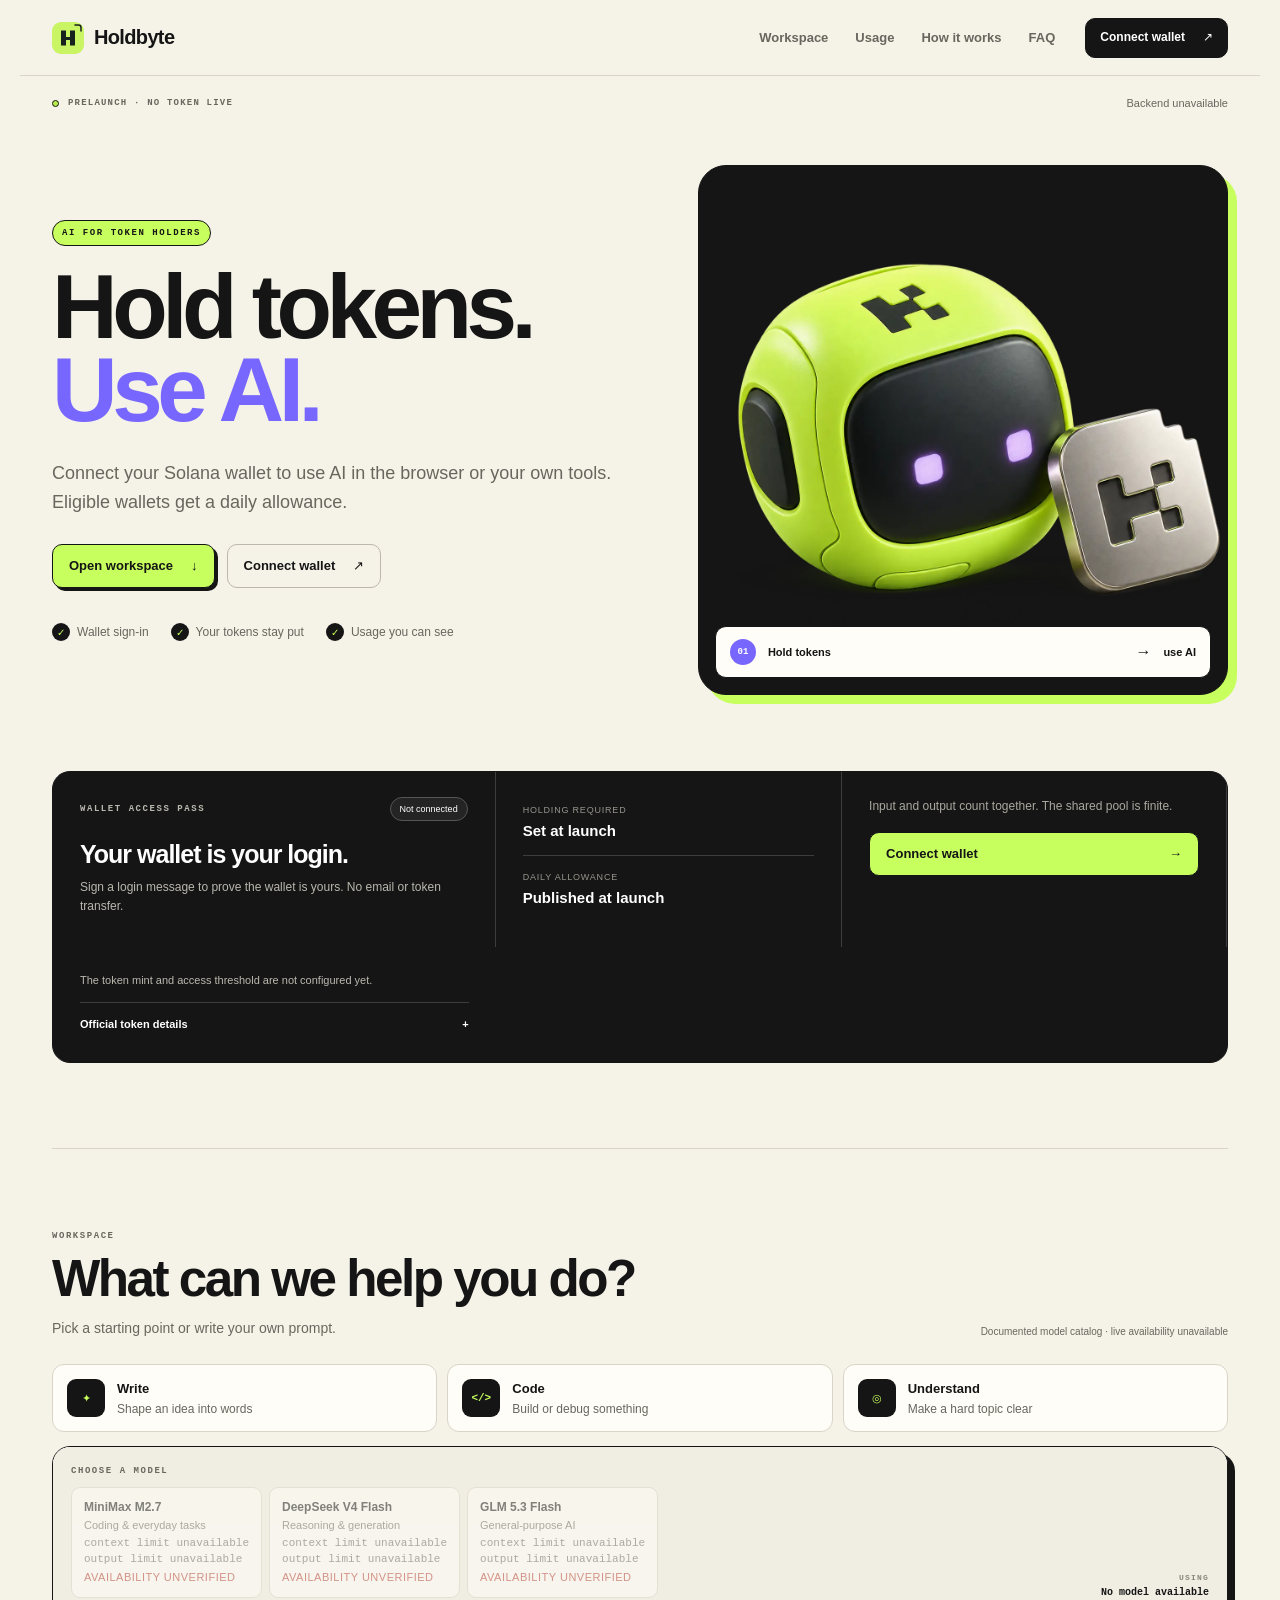
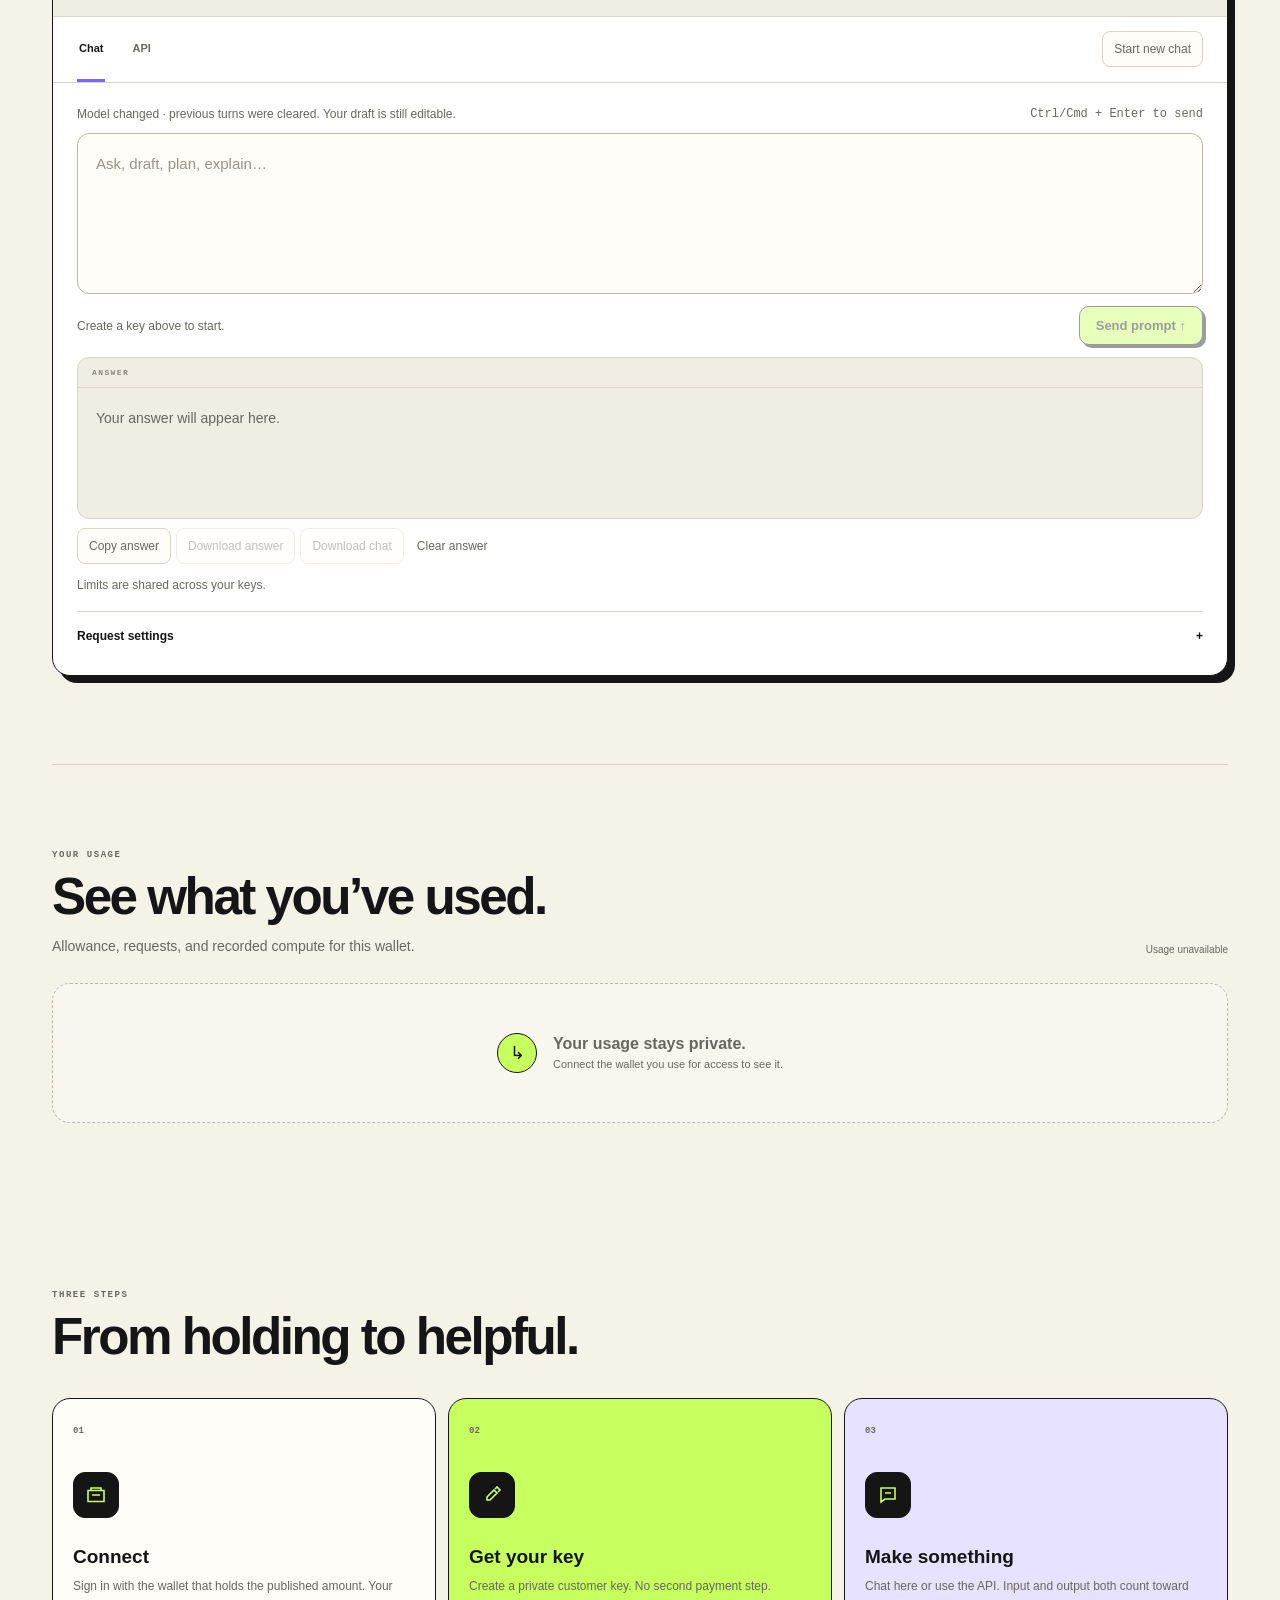
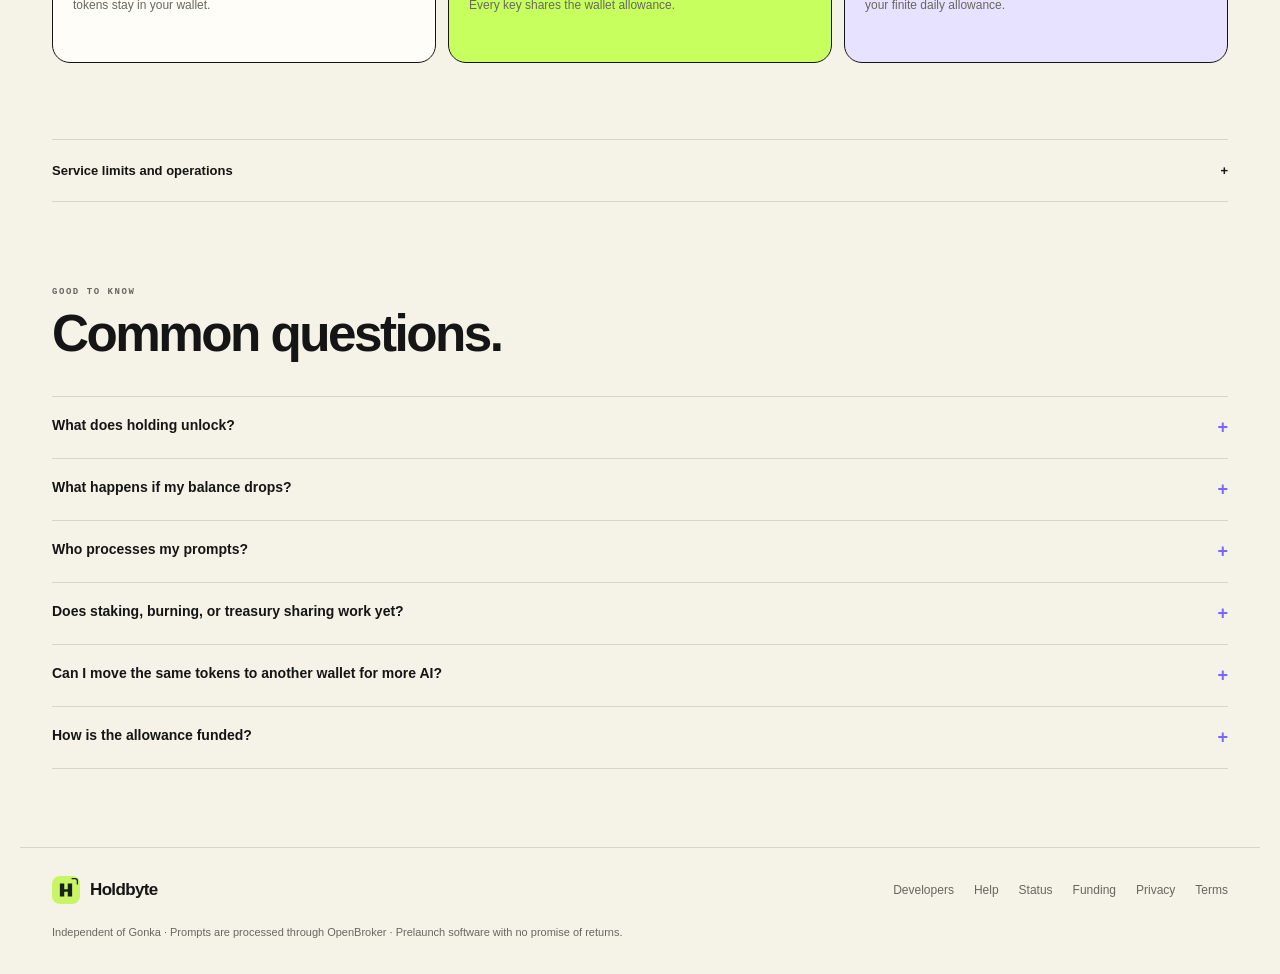
==== commit b93dcb48: "Clarify unbuilt burn/staking and wallet cycling on homepage" ====
--- a/public/index.html
+++ b/public/index.html
@@ -50,7 +50,7 @@
       <div class="play-panel"><div class="panel-top"><div class="tabs" role="tablist" aria-label="Workspace views"><button id="tab-chat" role="tab" aria-selected="true" aria-controls="chat-panel">Chat</button><button id="tab-api" role="tab" aria-selected="false" aria-controls="api-panel">API</button></div><button id="new-chat" class="icon-button">Start new chat</button></div>
         <div id="chat-panel" role="tabpanel" aria-labelledby="tab-chat"><div class="conversation-line"><span id="conversation-context" role="status">History is kept in this tab. Sending includes previous messages.</span><span class="keyboard-hint">Ctrl/Cmd + Enter to send</span></div><details id="conversation-history-details" class="conversation-history" hidden><summary>Earlier messages <span id="conversation-history-count"></span></summary><div id="conversation-history"></div></details><label for="prompt" class="sr-only">Your prompt</label><textarea id="prompt" rows="5" maxlength="1600000" placeholder="Ask, draft, plan, explain…"></textarea><div class="prompt-tools"><span id="request-note" role="status">Create a key above to start.</span><div><button id="stop-request" class="text-button" hidden>Stop</button><button id="send" class="button green">Send <span aria-hidden="true">↑</span></button></div></div>
           <div class="result-wrap"><div class="result-label">ANSWER</div><div id="result" class="result" role="region" aria-label="AI answer" tabindex="0">Your answer will appear here.</div></div><div class="response-tools"><div><button id="copy-response" class="icon-button">Copy answer</button><button id="download-response" class="icon-button" disabled>Download answer</button><button id="download-chat" class="icon-button" disabled>Download chat</button><button id="clear-response" class="text-button">Clear answer</button></div><span id="request-id" class="fine"></span></div><p class="fine" id="account-limits">Limits are shared across your keys.</p>
-          <details class="advanced-tools"><summary>Request settings <span aria-hidden="true">+</span></summary><div class="advanced-body"><div class="request-controls"><label for="output-tokens">Output budget <input id="output-tokens" type="number" min="1" max="16384" step="1" value="4096" inputmode="numeric"></label><span id="output-ceiling" class="fine">Service limit 16,384 tokens; provider acceptance may vary.</span></div><div class="request-assist"><div class="assist-buttons"><button id="check-request" class="icon-button">Check request · no inference</button><button id="review-support" class="text-button">Review support report</button></div><p id="preflight-result" role="status">Check the request against your current allowance without running the model.</p></div><div class="existing-key"><label for="existing-key">Use an existing customer key <span class="fine">Never paste an obk- key.</span></label><input id="existing-key" type="password" placeholder="sv_…" autocomplete="off" spellcheck="false"></div></div></details>
+          <details class="advanced-tools"><summary>Request settings <span aria-hidden="true">+</span></summary><div class="advanced-body"><div class="request-controls"><label for="output-tokens">Output budget <input id="output-tokens" type="number" min="1" max="4096" step="1" value="4096" inputmode="numeric"></label><span id="output-ceiling" class="fine">Service limit 4,096 tokens; provider acceptance may vary.</span></div><div class="request-assist"><div class="assist-buttons"><button id="check-request" class="icon-button">Check request · no inference</button><button id="review-support" class="text-button">Review support report</button></div><p id="preflight-result" role="status">Check the request against your current allowance without running the model.</p></div><div class="existing-key"><label for="existing-key">Use an existing customer key <span class="fine">Never paste an obk- key.</span></label><input id="existing-key" type="password" placeholder="sv_…" autocomplete="off" spellcheck="false"></div></div></details>
         </div>
         <div id="api-panel" role="tabpanel" aria-labelledby="tab-api" hidden><div class="api-intro"><div><span class="field-label">COPY, PASTE, RUN</span><p>Uses your selected model and output budget. Automatic retries stay off.</p></div><div class="code-title"><label for="example-language" class="sr-only">Example language</label><select id="example-language"><option value="curl">cURL</option><option value="python">Python</option><option value="javascript">JavaScript</option></select><button id="copy-code" class="icon-button">Copy code</button></div></div><pre><code id="api-code"></code></pre><p class="fine">Set <code>SLIPVOLT_API_KEY</code> in your environment. The legacy variable name remains supported.</p><details id="connection-details"><summary>Connection settings · no secrets <span aria-hidden="true">+</span></summary><pre id="connection-kit"></pre><button id="copy-connection" class="icon-button">Copy settings</button></details></div>
       </div>
@@ -61,9 +61,9 @@
 
   <section id="how" class="how" aria-labelledby="how-title"><div class="section-heading"><div><span class="eyebrow">THREE STEPS</span><h2 id="how-title">From holding to helpful.</h2></div></div><div class="steps"><article><span class="step-number">01</span><svg viewBox="0 0 24 24" aria-hidden="true"><path d="M4 7.5h16v11H4zM7 7.5V5h10v2.5M8 12h8"/></svg><h3>Connect</h3><p>Sign in with the wallet that holds the published amount. Your tokens stay in your wallet.</p></article><article><span class="step-number">02</span><svg viewBox="0 0 24 24" aria-hidden="true"><path d="m7 14 7-7 3 3-7 7H7v-3Zm8-8 2-2 3 3-2 2"/></svg><h3>Get your key</h3><p>Create a private customer key. No second payment step. Every key shares the wallet allowance.</p></article><article><span class="step-number">03</span><svg viewBox="0 0 24 24" aria-hidden="true"><path d="M5 5h14v11H9l-4 3V5Zm4 5h6"/></svg><h3>Make something</h3><p>Chat here or use the API. Input and output both count toward your finite daily allowance.</p></article></div></section>
 
-  <details class="service-details"><summary>Service limits and operations <span aria-hidden="true">+</span></summary><div class="service-detail-grid"><section id="rates" aria-labelledby="policy-title"><span class="eyebrow">REQUEST LIMITS</span><h2 id="policy-title">Clear limits before you send.</h2><dl class="policy-list"><div><dt>Default output</dt><dd id="policy-default-output">4,096 tokens</dd></div><div><dt>Service output cap</dt><dd id="policy-max-output">16,384 tokens</dd></div><div><dt>Wallet rate</dt><dd id="policy-wallet-rate">Published by service</dd></div><div><dt>Automatic overage</dt><dd>Not enabled</dd></div></dl></section><section id="network" aria-labelledby="network-title"><span class="eyebrow">SERVICE STATUS</span><h2 id="network-title">Funding and availability.</h2><p>Models, provider funding, and the holder gate are separate checks. Private wallet usage stays on this page.</p><p><a id="service-status-link" class="button" href="status/">View service status <span aria-hidden="true">↗</span></a></p><p><a class="text-link" href="funding/">How compute is funded</a> · <a class="text-link" href="developers/">Developer guide</a></p></section></div></details>
+  <details class="service-details"><summary>Service limits and operations <span aria-hidden="true">+</span></summary><div class="service-detail-grid"><section id="rates" aria-labelledby="policy-title"><span class="eyebrow">REQUEST LIMITS</span><h2 id="policy-title">Clear limits before you send.</h2><dl class="policy-list"><div><dt>Default output</dt><dd id="policy-default-output">4,096 tokens</dd></div><div><dt>Service output cap</dt><dd id="policy-max-output">4,096 tokens</dd></div><div><dt>Wallet rate</dt><dd id="policy-wallet-rate">Published by service</dd></div><div><dt>Automatic overage</dt><dd>Not enabled</dd></div></dl></section><section id="network" aria-labelledby="network-title"><span class="eyebrow">SERVICE STATUS</span><h2 id="network-title">Funding and availability.</h2><p>Models, provider funding, and the holder gate are separate checks. Private wallet usage stays on this page.</p><p><a id="service-status-link" class="button" href="status/">View service status <span aria-hidden="true">↗</span></a></p><p><a class="text-link" href="funding/">How compute is funded</a> · <a class="text-link" href="developers/">Developer guide</a></p></section></div></details>
 
-  <section id="faq" class="faq" aria-labelledby="faq-title"><div class="section-heading"><div><span class="eyebrow">GOOD TO KNOW</span><h2 id="faq-title">Common questions.</h2></div></div><details><summary>What does holding unlock?<span>+</span></summary><p>A daily allowance of AI input and output tokens, shared across your customer API keys. The access pass shows the current holding requirement and allowance. New requests also depend on funding and model availability.</p></details><details><summary>What happens if my balance drops?<span>+</span></summary><p>Holdings are checked before each new request. If the wallet is below the published amount, its keys cannot start new calls. Calls already in progress may finish.</p></details><details><summary>Who processes my prompts?<span>+</span></summary><p>Holdbyte forwards requests through OpenBroker to the selected Gonka model provider. Read <a href="privacy/">Privacy &amp; data</a> before sending personal, confidential, or regulated information.</p></details><details><summary>How is the allowance funded?<span>+</span></summary><p>The operator funds a finite native-GNK budget. Service pauses when funding or capacity is unavailable. Developer compensation, if any, comes after service costs, customer obligations and reserve replenishment; percentages will be published before launch. No payouts are automated.</p></details></section>
+  <section id="faq" class="faq" aria-labelledby="faq-title"><div class="section-heading"><div><span class="eyebrow">GOOD TO KNOW</span><h2 id="faq-title">Common questions.</h2></div></div><details><summary>What does holding unlock?<span>+</span></summary><p>A daily allowance of AI input and output tokens, shared across your customer API keys. The access pass shows the current holding requirement and allowance. New requests also depend on funding and model availability.</p></details><details><summary>What happens if my balance drops?<span>+</span></summary><p>Holdings are checked before each new request. If the wallet is below the published amount, its keys cannot start new calls. Calls already in progress may finish.</p></details><details><summary>Who processes my prompts?<span>+</span></summary><p>Holdbyte forwards requests through OpenBroker to the selected Gonka model provider. Read <a href="privacy/">Privacy &amp; data</a> before sending personal, confidential, or regulated information.</p></details><details><summary>Does staking, burning, or treasury sharing work yet?<span>+</span></summary><p>Not yet. Today, eligible wallets receive a limited AI allowance from an operator-funded pool. No staking vault, automated buyback, burn, or token swap is active in this app. A future lock would require separate consent and published withdrawal and upgrade rules. User deposits are not project revenue. See <a href="funding/">funding and custody</a> and <a href="terms/">service rules</a>.</p></details><details><summary>Can I move the same tokens to another wallet for more AI?<span>+</span></summary><p>Current allowance accounting is per wallet. The same tokens can qualify a second wallet after transfer, subject to shared quotas. We have not deployed a period-lock system that prevents this. Wallet cycling to drain the pool is prohibited under the draft service rules; limits and funding still apply.</p></details><details><summary>How is the allowance funded?<span>+</span></summary><p>The operator funds a finite native-GNK budget. Service pauses when funding or capacity is unavailable. Developer compensation, if any, comes after service costs, customer obligations and reserve replenishment; percentages will be published before launch. No payouts are automated.</p></details></section>
   <section id="resources" class="sr-only" aria-labelledby="resources-title"><h2 id="resources-title">Resources</h2><p>AI tokens measure text usage; they are not the Solana tokens in your wallet.</p></section>
 </main>
 <footer><a class="brand" href="#main"><img class="brand-mark" src="assets/brand-mark.svg" width="28" height="28" alt=""><span data-site-name>Holdbyte</span></a><nav aria-label="Footer navigation"><a href="developers/">Developers</a><a href="help/">Help</a><a href="status/">Status</a><a href="funding/">Funding</a><a href="privacy/">Privacy</a><a href="terms/">Terms</a></nav><p>Independent of Gonka · Prompts are processed through OpenBroker · Prelaunch software with no promise of returns.</p></footer>
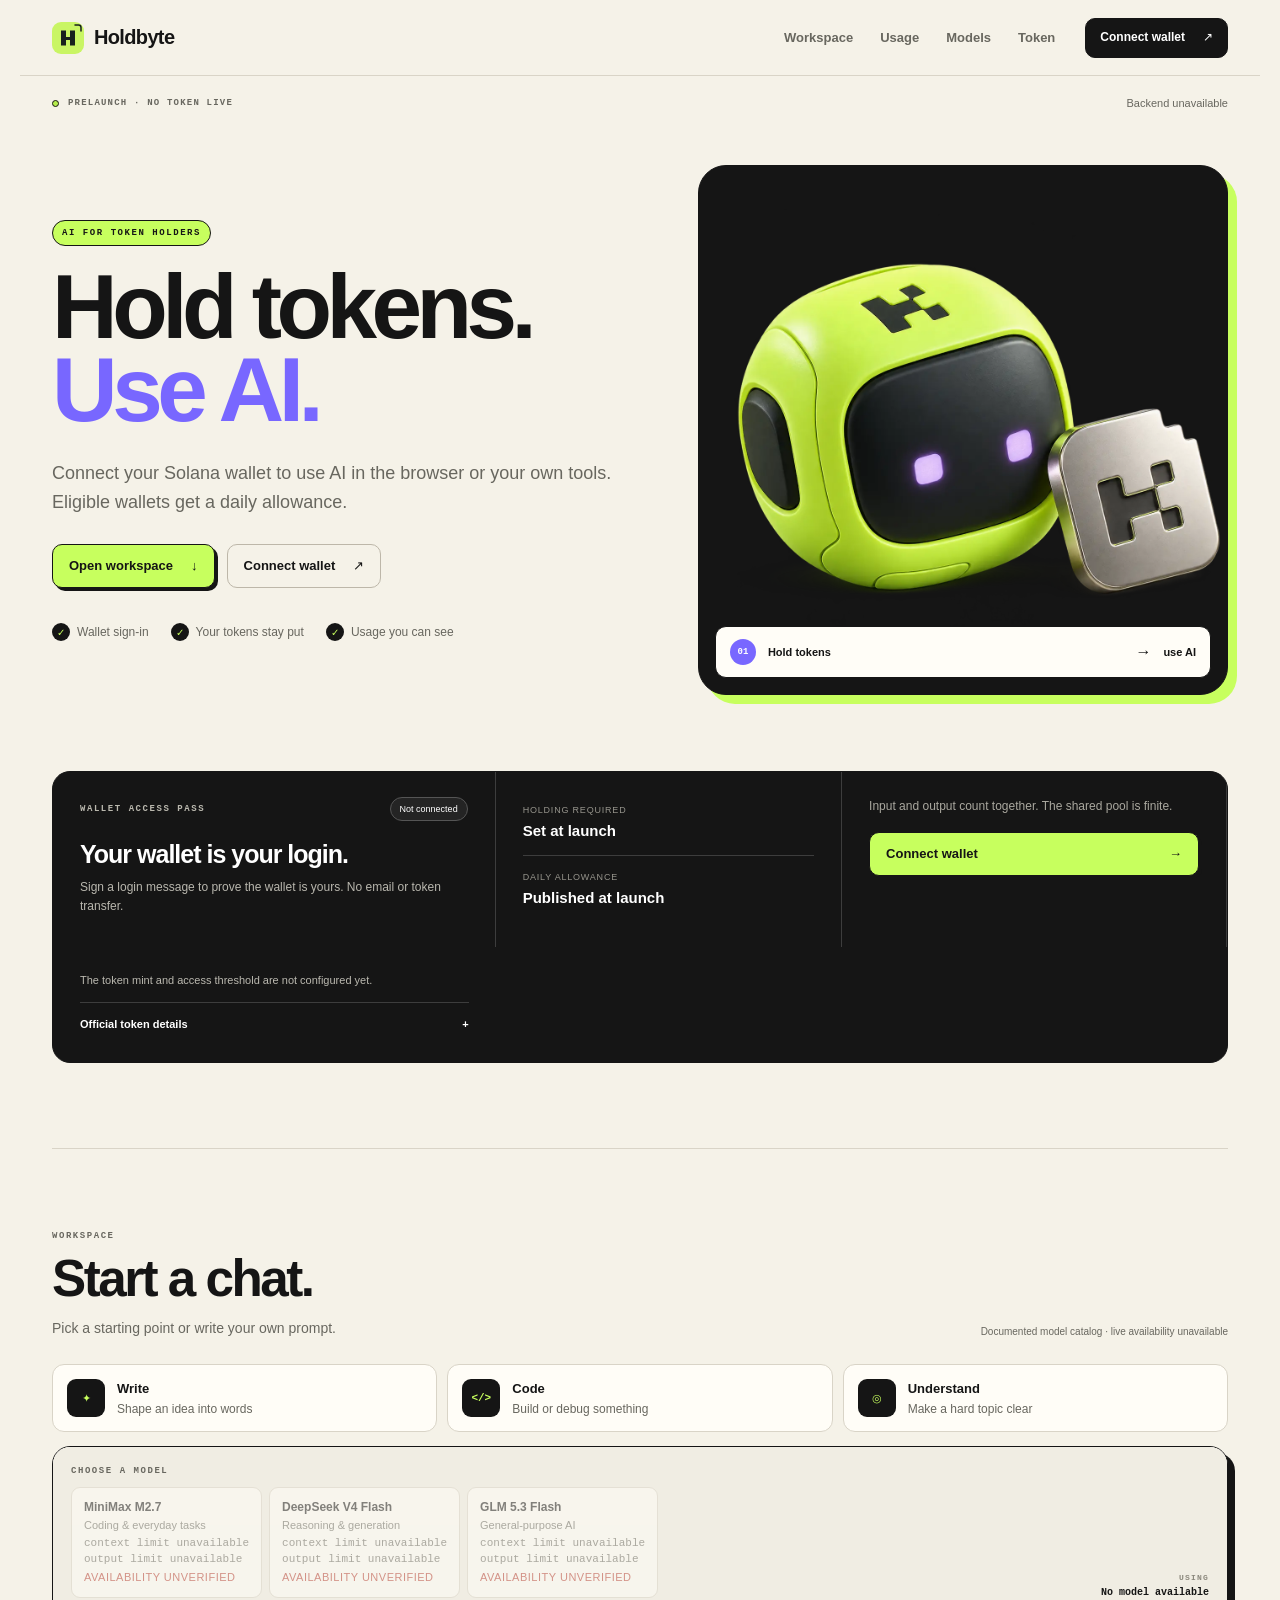
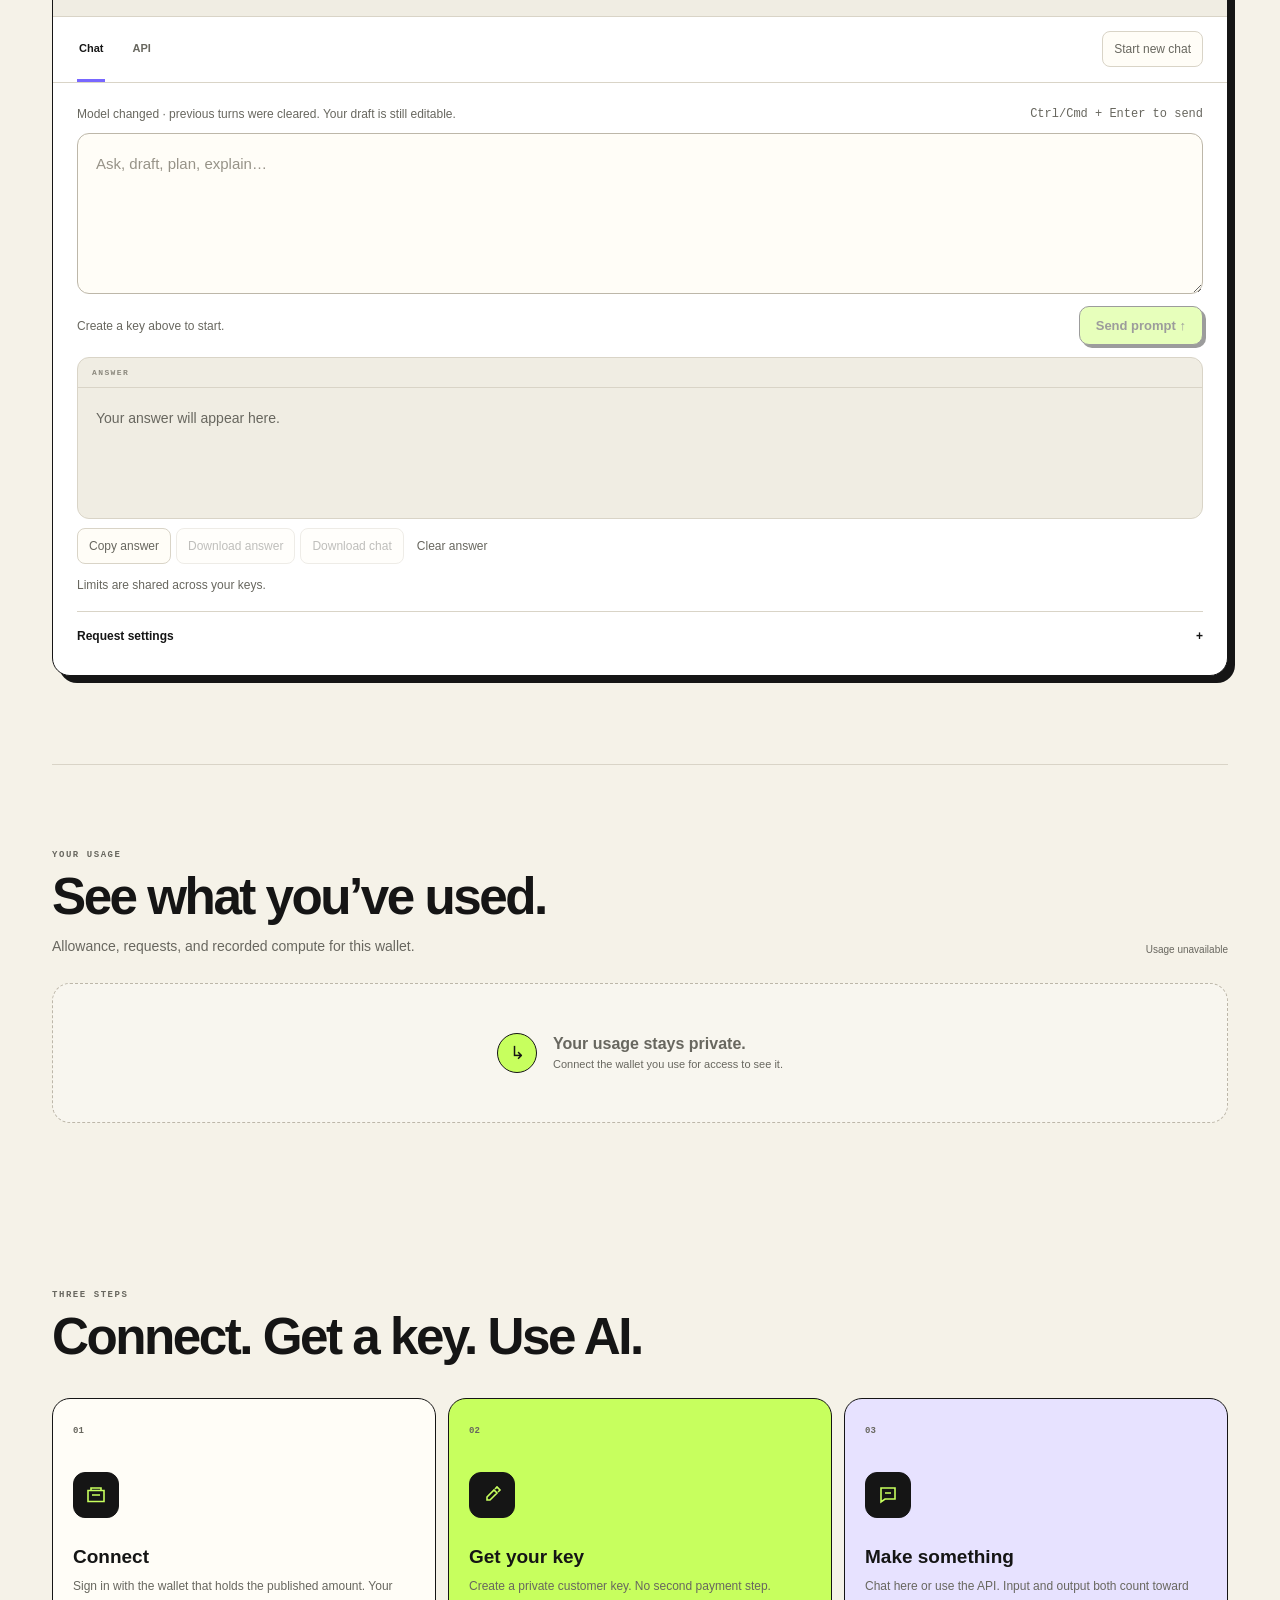
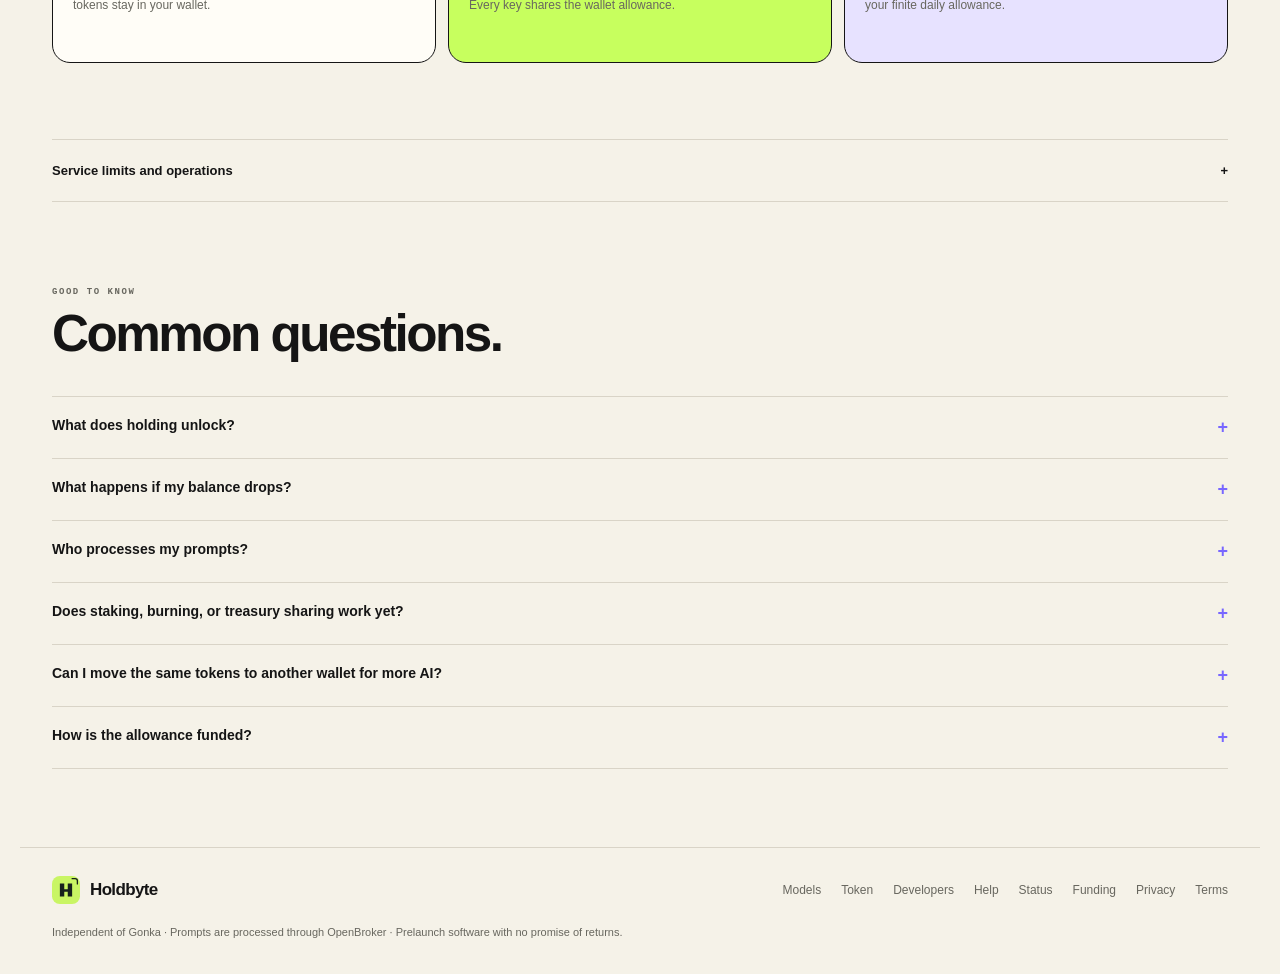
==== commit af7ecf2d: "Add live model directory and treasury account discovery with UI hardening Add authenticated read-onl" ====
--- a/public/index.html
+++ b/public/index.html
@@ -17,12 +17,13 @@
 <a class="skip" href="#main">Skip to content</a>
 <header class="top">
   <a class="brand" href="#main" aria-label="Holdbyte home"><img class="brand-mark" src="assets/brand-mark.svg" width="32" height="32" alt=""><span data-site-name>Holdbyte</span></a>
-  <nav aria-label="Main navigation"><a href="#playground">Workspace</a><a href="#usage">Usage</a><a href="#how">How it works</a><a href="#faq">FAQ</a></nav>
+  <nav aria-label="Main navigation"><a href="#playground">Workspace</a><a href="#usage">Usage</a><a href="models/">Models</a><a href="token/">Token</a></nav>
   <button class="button small connect">Connect wallet <span aria-hidden="true">↗</span></button>
 </header>
 
 <main id="main">
   <div class="launch-line"><span class="status-dot" aria-hidden="true"></span><span id="stage">PRELAUNCH · NO TOKEN LIVE</span><span id="setup-note">Checking service configuration…</span></div>
+  <noscript><p class="access-message">Enable JavaScript for wallet sign-in and chat. You can still read <a href="help/">Help</a>, <a href="developers/">Developers</a>, and the <a href="terms/">service rules</a>. This page does not authorize token transfers.</p></noscript>
 
   <section class="hero" aria-labelledby="hero-title">
     <div class="hero-copy">
@@ -32,7 +33,7 @@
       <div class="hero-links"><a class="button green" href="#playground">Open workspace <span aria-hidden="true">↓</span></a><a id="token-buy-link" class="button token-buy" href="#" target="_blank" rel="noopener noreferrer" hidden>View on Pump.fun <span aria-hidden="true">↗</span></a><button class="button ghost connect hero-connect">Connect wallet <span aria-hidden="true">↗</span></button></div>
       <ul class="trust-row" aria-label="Product facts"><li>Wallet sign-in</li><li>Your tokens stay put</li><li>Usage you can see</li></ul>
     </div>
-    <figure class="hero-art"><img src="assets/holdbyte-hero.webp" width="1254" height="1254" alt="A playful Holdbyte token character beside an AI chip" fetchpriority="high"><figcaption><span>01</span> Hold tokens <i aria-hidden="true">→</i> use AI</figcaption></figure>
+    <figure class="hero-art"><img src="assets/holdbyte-hero.webp" width="1254" height="1254" alt="Holdbyte pocket computer beside a membership token" fetchpriority="high"><figcaption><span>01</span> Hold tokens <i aria-hidden="true">→</i> use AI</figcaption></figure>
   </section>
 
   <section class="access-card" aria-labelledby="access-title">
@@ -43,7 +44,7 @@
   </section>
 
   <section id="playground" class="workspace-section" aria-labelledby="workspace-title">
-    <div class="section-heading"><div><span class="eyebrow">WORKSPACE</span><h2 id="workspace-title">What can we help you do?</h2><p>Pick a starting point or write your own prompt.</p></div><span class="source-label" id="model-source">Documented catalog · service limits shown</span></div>
+    <div class="section-heading"><div><span class="eyebrow">WORKSPACE</span><h2 id="workspace-title">Start a chat.</h2><p>Pick a starting point or write your own prompt.</p></div><span class="source-label" id="model-source">Documented catalog · service limits shown</span></div>
     <div class="prompt-starters" aria-label="Prompt starters"><button class="prompt-starter" data-starter="write"><span aria-hidden="true">✦</span><strong>Write</strong><small>Shape an idea into words</small></button><button class="prompt-starter" data-starter="code"><span aria-hidden="true">&lt;/&gt;</span><strong>Code</strong><small>Build or debug something</small></button><button class="prompt-starter" data-starter="understand"><span aria-hidden="true">◎</span><strong>Understand</strong><small>Make a hard topic clear</small></button></div>
     <div class="workspace-shell">
       <div class="workspace-bar"><div><span class="sidebar-label">CHOOSE A MODEL</span><div id="model-list" class="model-list" role="group" aria-label="Select an AI model"></div></div><span class="active-model"><span>USING</span><strong id="selected-name">MiniMax M2.7</strong></span></div>
@@ -52,21 +53,21 @@
           <div class="result-wrap"><div class="result-label">ANSWER</div><div id="result" class="result" role="region" aria-label="AI answer" tabindex="0">Your answer will appear here.</div></div><div class="response-tools"><div><button id="copy-response" class="icon-button">Copy answer</button><button id="download-response" class="icon-button" disabled>Download answer</button><button id="download-chat" class="icon-button" disabled>Download chat</button><button id="clear-response" class="text-button">Clear answer</button></div><span id="request-id" class="fine"></span></div><p class="fine" id="account-limits">Limits are shared across your keys.</p>
           <details class="advanced-tools"><summary>Request settings <span aria-hidden="true">+</span></summary><div class="advanced-body"><div class="request-controls"><label for="output-tokens">Output budget <input id="output-tokens" type="number" min="1" max="4096" step="1" value="4096" inputmode="numeric"></label><span id="output-ceiling" class="fine">Service limit 4,096 tokens; provider acceptance may vary.</span></div><div class="request-assist"><div class="assist-buttons"><button id="check-request" class="icon-button">Check request · no inference</button><button id="review-support" class="text-button">Review support report</button></div><p id="preflight-result" role="status">Check the request against your current allowance without running the model.</p></div><div class="existing-key"><label for="existing-key">Use an existing customer key <span class="fine">Never paste an obk- key.</span></label><input id="existing-key" type="password" placeholder="sv_…" autocomplete="off" spellcheck="false"></div></div></details>
         </div>
-        <div id="api-panel" role="tabpanel" aria-labelledby="tab-api" hidden><div class="api-intro"><div><span class="field-label">COPY, PASTE, RUN</span><p>Uses your selected model and output budget. Automatic retries stay off.</p></div><div class="code-title"><label for="example-language" class="sr-only">Example language</label><select id="example-language"><option value="curl">cURL</option><option value="python">Python</option><option value="javascript">JavaScript</option></select><button id="copy-code" class="icon-button">Copy code</button></div></div><pre><code id="api-code"></code></pre><p class="fine">Set <code>SLIPVOLT_API_KEY</code> in your environment. The legacy variable name remains supported.</p><details id="connection-details"><summary>Connection settings · no secrets <span aria-hidden="true">+</span></summary><pre id="connection-kit"></pre><button id="copy-connection" class="icon-button">Copy settings</button></details></div>
+        <div id="api-panel" role="tabpanel" aria-labelledby="tab-api" hidden><div class="api-intro"><div><span class="field-label">COPY, PASTE, RUN</span><p>Uses your selected model and output budget. Automatic retries stay off.</p></div><div class="code-title"><label for="example-language" class="sr-only">Example language</label><select id="example-language"><option value="curl">cURL</option><option value="python">Python</option><option value="javascript">JavaScript</option></select><button id="copy-code" class="icon-button">Copy code</button></div></div><pre><code id="api-code"></code></pre><p class="fine">Set <code>HOLDBYTE_API_KEY</code> in your environment. Existing <code>SLIPVOLT_API_KEY</code> integrations remain supported.</p><details id="connection-details"><summary>Connection settings · no secrets <span aria-hidden="true">+</span></summary><pre id="connection-kit"></pre><button id="copy-connection" class="icon-button">Copy settings</button></details></div>
       </div>
     </div>
   </section>
 
   <section id="usage" class="usage-section" aria-labelledby="usage-title"><div class="section-heading"><div><span class="eyebrow">YOUR USAGE</span><h2 id="usage-title">See what you’ve used.</h2><p>Allowance, requests, and recorded compute for this wallet.</p></div><span class="source-label" id="usage-source">Connect to load your private usage</span></div><div id="usage-locked" class="empty-panel"><span class="empty-icon" aria-hidden="true">↳</span><div><strong>Your usage stays private.</strong><p>Connect the wallet you use for access to see it.</p></div></div><div id="usage-dashboard" hidden><div class="usage-metrics"><article><span>Used today</span><strong id="usage-used">—</strong><small id="usage-reserved">— reserved now</small></article><article><span>All-time AI tokens</span><strong id="usage-total">—</strong><small>recorded total</small></article><article><span>Requests</span><strong id="usage-requests">—</strong><small>for this wallet</small></article><article><span>Compute allocation</span><strong id="usage-cost">—</strong><small>project GNK · not a bill</small></article></div><div class="usage-detail-grid"><article class="usage-card"><div class="usage-card-head"><div><span class="field-label">BY MODEL</span><h3>Token use</h3></div><span id="usage-reset" class="source-label">Reset time unavailable</span></div><p id="usage-breakdown" class="usage-breakdown">All-time reported breakdown: unavailable.</p><div id="usage-models" class="model-usage"><p class="empty-copy">No completed model usage yet.</p></div></article><article class="usage-card"><div class="usage-card-head"><div><span class="field-label">RECENT</span><h3>Latest requests</h3></div><a class="text-link" href="/api/usage/export">Export CSV</a></div><div id="usage-history" class="usage-history"><p class="empty-copy">No requests yet.</p></div></article></div></div></section>
 
-  <section id="how" class="how" aria-labelledby="how-title"><div class="section-heading"><div><span class="eyebrow">THREE STEPS</span><h2 id="how-title">From holding to helpful.</h2></div></div><div class="steps"><article><span class="step-number">01</span><svg viewBox="0 0 24 24" aria-hidden="true"><path d="M4 7.5h16v11H4zM7 7.5V5h10v2.5M8 12h8"/></svg><h3>Connect</h3><p>Sign in with the wallet that holds the published amount. Your tokens stay in your wallet.</p></article><article><span class="step-number">02</span><svg viewBox="0 0 24 24" aria-hidden="true"><path d="m7 14 7-7 3 3-7 7H7v-3Zm8-8 2-2 3 3-2 2"/></svg><h3>Get your key</h3><p>Create a private customer key. No second payment step. Every key shares the wallet allowance.</p></article><article><span class="step-number">03</span><svg viewBox="0 0 24 24" aria-hidden="true"><path d="M5 5h14v11H9l-4 3V5Zm4 5h6"/></svg><h3>Make something</h3><p>Chat here or use the API. Input and output both count toward your finite daily allowance.</p></article></div></section>
+  <section id="how" class="how" aria-labelledby="how-title"><div class="section-heading"><div><span class="eyebrow">THREE STEPS</span><h2 id="how-title">Connect. Get a key. Use AI.</h2></div></div><div class="steps"><article><span class="step-number">01</span><svg viewBox="0 0 24 24" aria-hidden="true"><path d="M4 7.5h16v11H4zM7 7.5V5h10v2.5M8 12h8"/></svg><h3>Connect</h3><p>Sign in with the wallet that holds the published amount. Your tokens stay in your wallet.</p></article><article><span class="step-number">02</span><svg viewBox="0 0 24 24" aria-hidden="true"><path d="m7 14 7-7 3 3-7 7H7v-3Zm8-8 2-2 3 3-2 2"/></svg><h3>Get your key</h3><p>Create a private customer key. No second payment step. Every key shares the wallet allowance.</p></article><article><span class="step-number">03</span><svg viewBox="0 0 24 24" aria-hidden="true"><path d="M5 5h14v11H9l-4 3V5Zm4 5h6"/></svg><h3>Make something</h3><p>Chat here or use the API. Input and output both count toward your finite daily allowance.</p></article></div></section>
 
   <details class="service-details"><summary>Service limits and operations <span aria-hidden="true">+</span></summary><div class="service-detail-grid"><section id="rates" aria-labelledby="policy-title"><span class="eyebrow">REQUEST LIMITS</span><h2 id="policy-title">Clear limits before you send.</h2><dl class="policy-list"><div><dt>Default output</dt><dd id="policy-default-output">4,096 tokens</dd></div><div><dt>Service output cap</dt><dd id="policy-max-output">4,096 tokens</dd></div><div><dt>Wallet rate</dt><dd id="policy-wallet-rate">Published by service</dd></div><div><dt>Automatic overage</dt><dd>Not enabled</dd></div></dl></section><section id="network" aria-labelledby="network-title"><span class="eyebrow">SERVICE STATUS</span><h2 id="network-title">Funding and availability.</h2><p>Models, provider funding, and the holder gate are separate checks. Private wallet usage stays on this page.</p><p><a id="service-status-link" class="button" href="status/">View service status <span aria-hidden="true">↗</span></a></p><p><a class="text-link" href="funding/">How compute is funded</a> · <a class="text-link" href="developers/">Developer guide</a></p></section></div></details>
 
-  <section id="faq" class="faq" aria-labelledby="faq-title"><div class="section-heading"><div><span class="eyebrow">GOOD TO KNOW</span><h2 id="faq-title">Common questions.</h2></div></div><details><summary>What does holding unlock?<span>+</span></summary><p>A daily allowance of AI input and output tokens, shared across your customer API keys. The access pass shows the current holding requirement and allowance. New requests also depend on funding and model availability.</p></details><details><summary>What happens if my balance drops?<span>+</span></summary><p>Holdings are checked before each new request. If the wallet is below the published amount, its keys cannot start new calls. Calls already in progress may finish.</p></details><details><summary>Who processes my prompts?<span>+</span></summary><p>Holdbyte forwards requests through OpenBroker to the selected Gonka model provider. Read <a href="privacy/">Privacy &amp; data</a> before sending personal, confidential, or regulated information.</p></details><details><summary>Does staking, burning, or treasury sharing work yet?<span>+</span></summary><p>Not yet. Today, eligible wallets receive a limited AI allowance from an operator-funded pool. No staking vault, automated buyback, burn, or token swap is active in this app. A future lock would require separate consent and published withdrawal and upgrade rules. User deposits are not project revenue. See <a href="funding/">funding and custody</a> and <a href="terms/">service rules</a>.</p></details><details><summary>Can I move the same tokens to another wallet for more AI?<span>+</span></summary><p>Current allowance accounting is per wallet. The same tokens can qualify a second wallet after transfer, subject to shared quotas. We have not deployed a period-lock system that prevents this. Wallet cycling to drain the pool is prohibited under the draft service rules; limits and funding still apply.</p></details><details><summary>How is the allowance funded?<span>+</span></summary><p>The operator funds a finite native-GNK budget. Service pauses when funding or capacity is unavailable. Developer compensation, if any, comes after service costs, customer obligations and reserve replenishment; percentages will be published before launch. No payouts are automated.</p></details></section>
+  <section id="faq" class="faq" aria-labelledby="faq-title"><div class="section-heading"><div><span class="eyebrow">GOOD TO KNOW</span><h2 id="faq-title">Common questions.</h2></div></div><details><summary>What does holding unlock?<span>+</span></summary><p>A daily allowance of AI input and output tokens, shared across your customer API keys. The access pass shows the current holding requirement and allowance. New requests also depend on funding and model availability.</p></details><details><summary>What happens if my balance drops?<span>+</span></summary><p>Holdings are checked before each new request. If the wallet is below the published amount, its keys cannot start new calls. Calls already in progress may finish.</p></details><details><summary>Who processes my prompts?<span>+</span></summary><p>Holdbyte forwards requests through OpenBroker to the selected Gonka model provider. Read <a href="privacy/">Privacy &amp; data</a> before sending personal, confidential, or regulated information.</p></details><details><summary>Does staking, burning, or treasury sharing work yet?<span>+</span></summary><p>The <a href="token/">token page</a> shows supply and recorded finalized burns. Operators can prepare unsigned burn instructions; signing happens externally. Staking, automatic buybacks, token swaps, and treasury sharing are not enabled. User deposits are not project revenue. Read the <a href="funding/">funding guide</a> and <a href="terms/">service rules</a>.</p></details><details><summary>Can I move the same tokens to another wallet for more AI?<span>+</span></summary><p>Current allowance accounting is per wallet. The same tokens can qualify a second wallet after transfer, subject to shared quotas. We have not deployed a period-lock system that prevents this. Wallet cycling to drain the pool is prohibited under the draft service rules; limits and funding still apply.</p></details><details><summary>How is the allowance funded?<span>+</span></summary><p>The operator funds a finite native-GNK budget. Service pauses when funding or capacity is unavailable. Developer compensation, if any, comes after service costs, customer obligations and reserve replenishment; percentages will be published before launch. No payouts are automated.</p></details></section>
   <section id="resources" class="sr-only" aria-labelledby="resources-title"><h2 id="resources-title">Resources</h2><p>AI tokens measure text usage; they are not the Solana tokens in your wallet.</p></section>
 </main>
-<footer><a class="brand" href="#main"><img class="brand-mark" src="assets/brand-mark.svg" width="28" height="28" alt=""><span data-site-name>Holdbyte</span></a><nav aria-label="Footer navigation"><a href="developers/">Developers</a><a href="help/">Help</a><a href="status/">Status</a><a href="funding/">Funding</a><a href="privacy/">Privacy</a><a href="terms/">Terms</a></nav><p>Independent of Gonka · Prompts are processed through OpenBroker · Prelaunch software with no promise of returns.</p></footer>
+<footer><a class="brand" href="#main"><img class="brand-mark" src="assets/brand-mark.svg" width="28" height="28" alt=""><span data-site-name>Holdbyte</span></a><nav aria-label="Footer navigation"><a href="models/">Models</a><a href="token/">Token</a><a href="developers/">Developers</a><a href="help/">Help</a><a href="status/">Status</a><a href="funding/">Funding</a><a href="privacy/">Privacy</a><a href="terms/">Terms</a></nav><p>Independent of Gonka · Prompts are processed through OpenBroker · Prelaunch software with no promise of returns.</p></footer>
 
 <dialog id="wallet-dialog"><div class="dialog-top"><h2>Connect your wallet</h2><button class="close icon-button" aria-label="Close wallet dialog">×</button></div><p class="fine">A sign-in signature only. No seed phrase, token approval, or transaction.</p><div id="wallet-options"></div><p id="wallet-message" role="status"></p></dialog>
 <dialog id="revoke-dialog"><div class="dialog-top"><h2>Revoke this key?</h2><button class="close icon-button" aria-label="Close revocation dialog">×</button></div><p>Apps using it will lose access. This does not move your tokens.</p><button id="confirm-revoke" class="button green full">Revoke key</button></dialog>
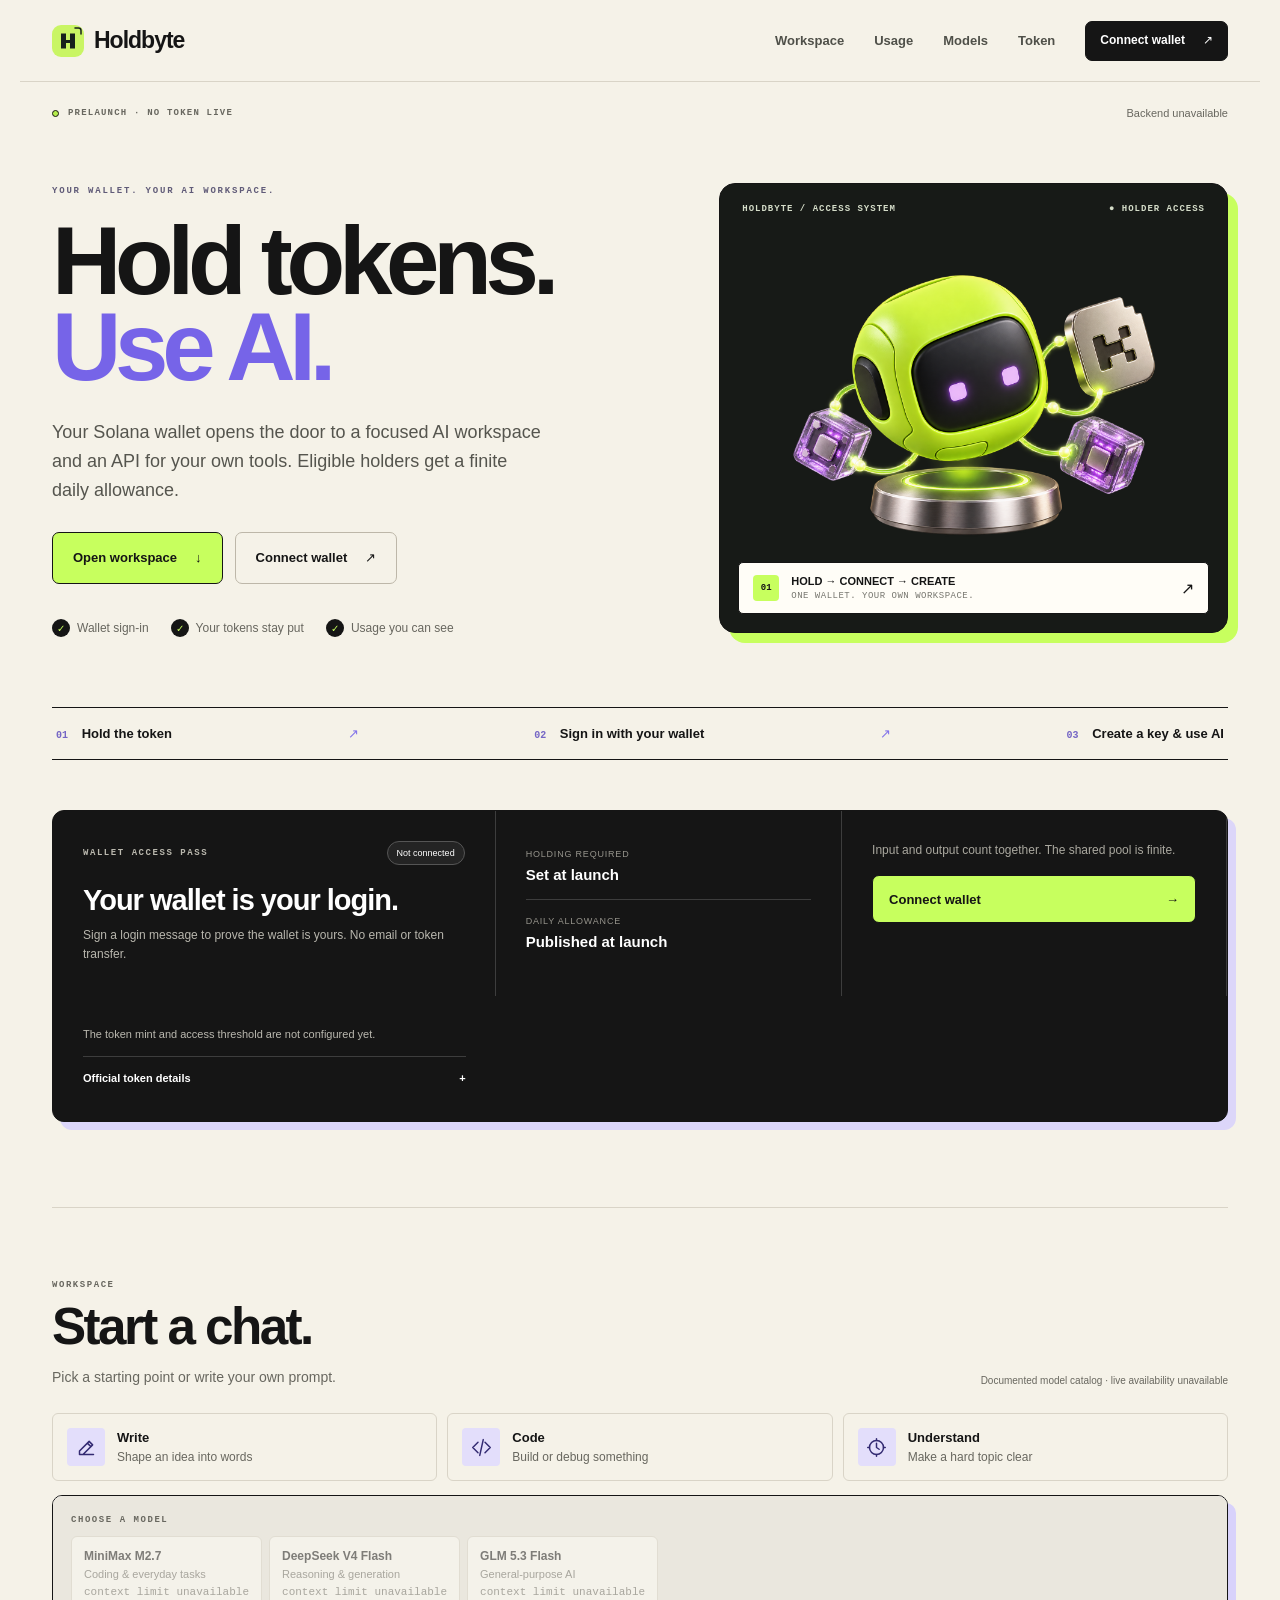
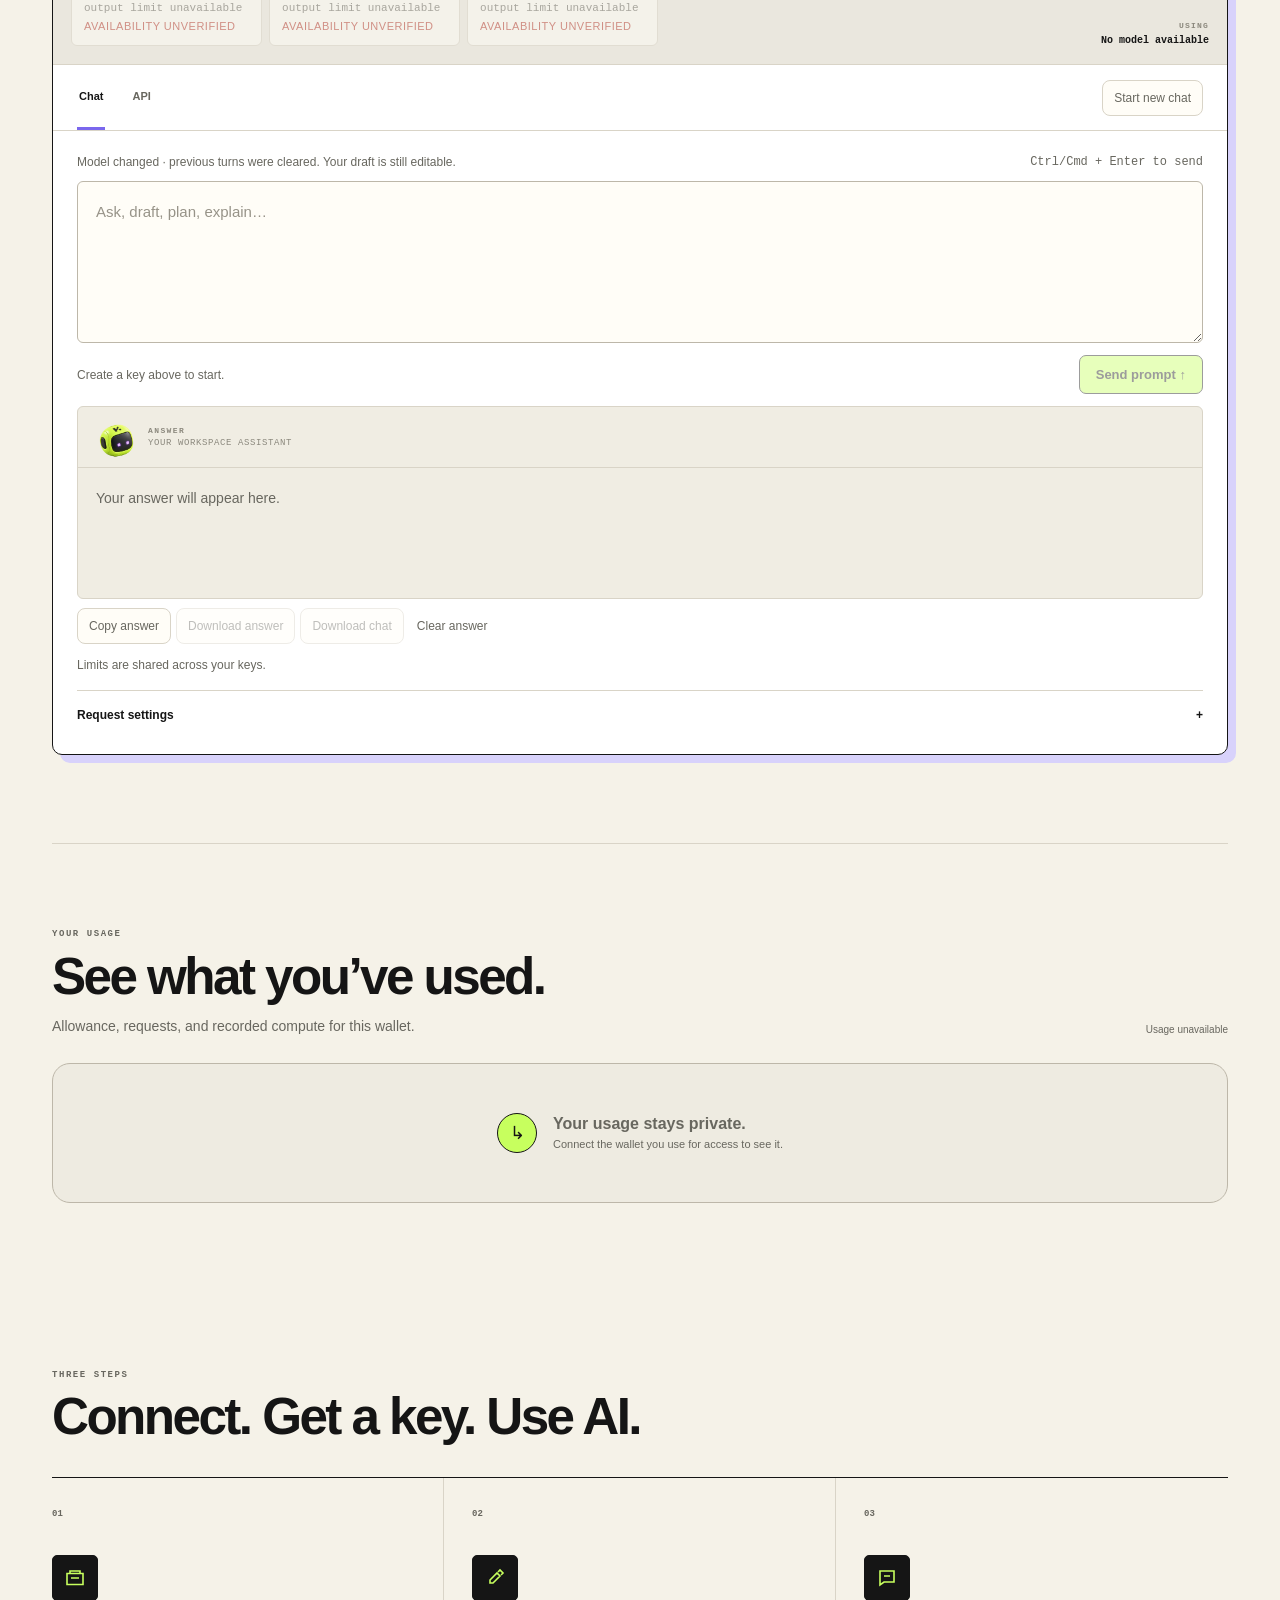
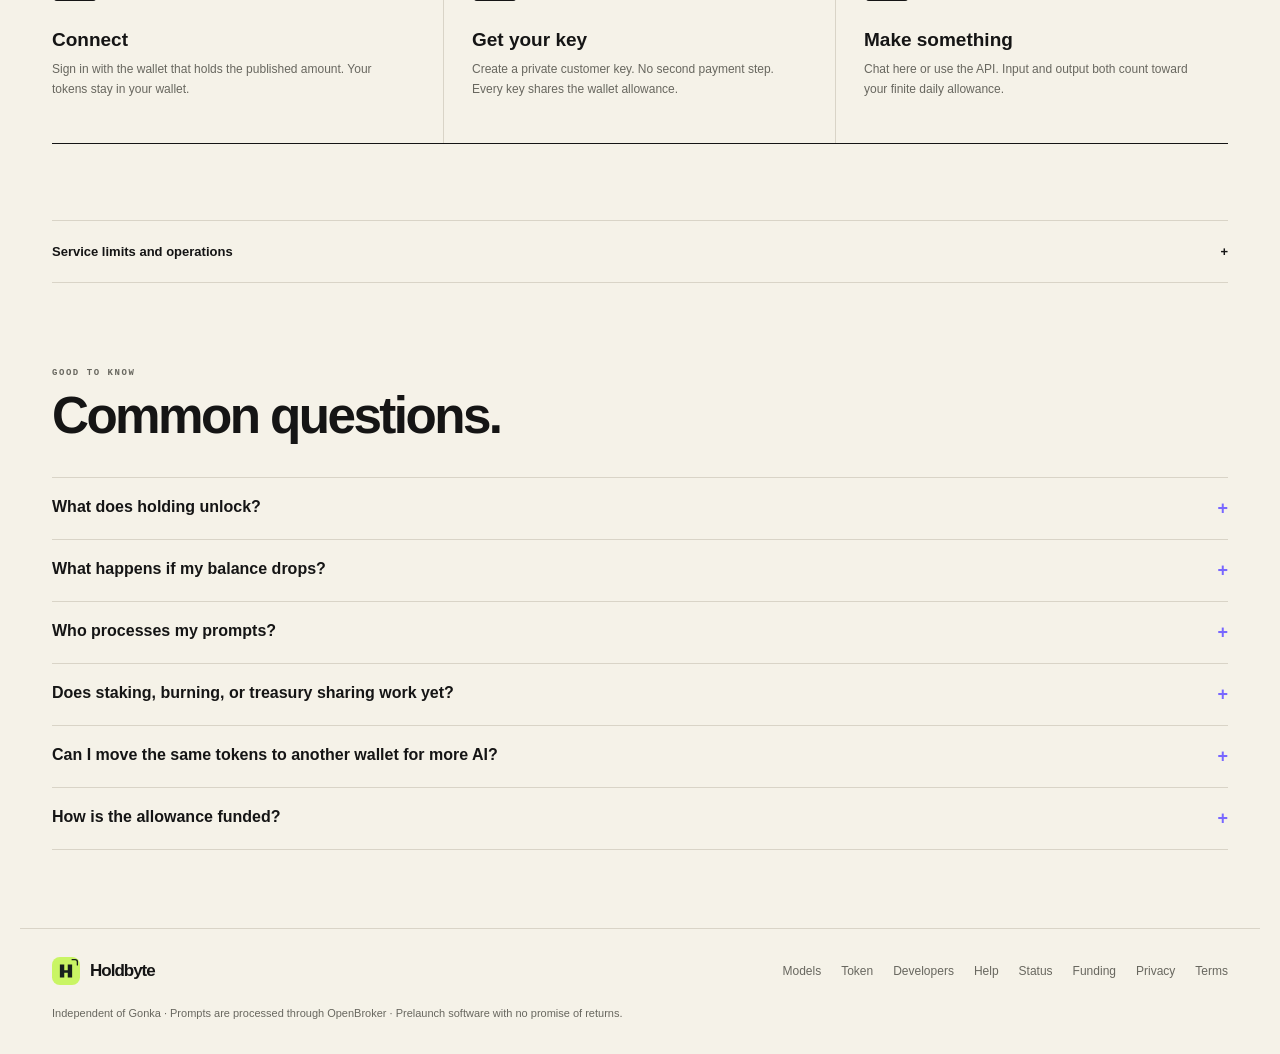
==== commit 5e9beb68: "Revamp holder AI workspace and harden provider response handling" ====
--- a/public/index.html
+++ b/public/index.html
@@ -27,14 +27,16 @@
 
   <section class="hero" aria-labelledby="hero-title">
     <div class="hero-copy">
-      <p class="eyebrow">AI FOR TOKEN HOLDERS</p>
+      <p class="eyebrow">YOUR WALLET. YOUR AI WORKSPACE.</p>
       <h1 id="hero-title">Hold tokens.<br><em>Use AI.</em></h1>
-      <p class="hero-description">Connect your Solana wallet to use AI in the browser or your own tools. Eligible wallets get a daily allowance.</p>
+      <p class="hero-description">Your Solana wallet opens the door to a focused AI workspace and an API for your own tools. Eligible holders get a finite daily allowance.</p>
       <div class="hero-links"><a class="button green" href="#playground">Open workspace <span aria-hidden="true">↓</span></a><a id="token-buy-link" class="button token-buy" href="#" target="_blank" rel="noopener noreferrer" hidden>View on Pump.fun <span aria-hidden="true">↗</span></a><button class="button ghost connect hero-connect">Connect wallet <span aria-hidden="true">↗</span></button></div>
       <ul class="trust-row" aria-label="Product facts"><li>Wallet sign-in</li><li>Your tokens stay put</li><li>Usage you can see</li></ul>
     </div>
-    <figure class="hero-art"><img src="assets/holdbyte-hero.webp" width="1254" height="1254" alt="Holdbyte pocket computer beside a membership token" fetchpriority="high"><figcaption><span>01</span> Hold tokens <i aria-hidden="true">→</i> use AI</figcaption></figure>
+    <figure class="hero-art"><div class="art-topline" aria-hidden="true"><span>HOLDBYTE / ACCESS SYSTEM</span><span>● HOLDER ACCESS</span></div><img src="assets/holdbyte-relay.png" width="1254" height="1254" alt="Holdbyte mascot with a token and connection relay" fetchpriority="high"><figcaption><span>01</span><div>HOLD → CONNECT → CREATE<br><small>ONE WALLET. YOUR OWN WORKSPACE.</small></div><i aria-hidden="true">↗</i></figcaption></figure>
   </section>
+
+  <div class="flow-strip" aria-label="How Holdbyte works"><span><b>01</b> Hold the token</span><i aria-hidden="true">↗</i><span><b>02</b> Sign in with your wallet</span><i aria-hidden="true">↗</i><span><b>03</b> Create a key &amp; use AI</span></div>
 
   <section class="access-card" aria-labelledby="access-title">
     <div class="access-intro"><div class="card-heading"><span class="eyebrow">WALLET ACCESS PASS</span><span class="pill" id="access-pill">Not connected</span></div><h2 id="access-title">Your wallet is your login.</h2><p id="access-description">Sign a login message to prove the wallet is yours. No email or token transfer.</p></div>
@@ -45,15 +47,15 @@
 
   <section id="playground" class="workspace-section" aria-labelledby="workspace-title">
     <div class="section-heading"><div><span class="eyebrow">WORKSPACE</span><h2 id="workspace-title">Start a chat.</h2><p>Pick a starting point or write your own prompt.</p></div><span class="source-label" id="model-source">Documented catalog · service limits shown</span></div>
-    <div class="prompt-starters" aria-label="Prompt starters"><button class="prompt-starter" data-starter="write"><span aria-hidden="true">✦</span><strong>Write</strong><small>Shape an idea into words</small></button><button class="prompt-starter" data-starter="code"><span aria-hidden="true">&lt;/&gt;</span><strong>Code</strong><small>Build or debug something</small></button><button class="prompt-starter" data-starter="understand"><span aria-hidden="true">◎</span><strong>Understand</strong><small>Make a hard topic clear</small></button></div>
+    <div class="prompt-starters" aria-label="Prompt starters"><button class="prompt-starter" data-starter="write"><span aria-hidden="true"><svg viewBox="0 0 24 24"><path d="M4 20h4L19 9l-4-4L4 16v4Zm9-13 4 4M4 20h16"/></svg></span><strong>Write</strong><small>Shape an idea into words</small></button><button class="prompt-starter" data-starter="code"><span aria-hidden="true"><svg viewBox="0 0 24 24"><path d="m8 6-6 6 6 6m8-12 6 6-6 6m-2-15-4 18"/></svg></span><strong>Code</strong><small>Build or debug something</small></button><button class="prompt-starter" data-starter="understand"><span aria-hidden="true"><svg viewBox="0 0 24 24"><circle cx="12" cy="12" r="8"/><path d="M12 7v5l3 2M12 2v2m0 16v2M2 12h2m16 0h2"/></svg></span><strong>Understand</strong><small>Make a hard topic clear</small></button></div>
     <div class="workspace-shell">
       <div class="workspace-bar"><div><span class="sidebar-label">CHOOSE A MODEL</span><div id="model-list" class="model-list" role="group" aria-label="Select an AI model"></div></div><span class="active-model"><span>USING</span><strong id="selected-name">MiniMax M2.7</strong></span></div>
       <div class="play-panel"><div class="panel-top"><div class="tabs" role="tablist" aria-label="Workspace views"><button id="tab-chat" role="tab" aria-selected="true" aria-controls="chat-panel">Chat</button><button id="tab-api" role="tab" aria-selected="false" aria-controls="api-panel">API</button></div><button id="new-chat" class="icon-button">Start new chat</button></div>
         <div id="chat-panel" role="tabpanel" aria-labelledby="tab-chat"><div class="conversation-line"><span id="conversation-context" role="status">History is kept in this tab. Sending includes previous messages.</span><span class="keyboard-hint">Ctrl/Cmd + Enter to send</span></div><details id="conversation-history-details" class="conversation-history" hidden><summary>Earlier messages <span id="conversation-history-count"></span></summary><div id="conversation-history"></div></details><label for="prompt" class="sr-only">Your prompt</label><textarea id="prompt" rows="5" maxlength="1600000" placeholder="Ask, draft, plan, explain…"></textarea><div class="prompt-tools"><span id="request-note" role="status">Create a key above to start.</span><div><button id="stop-request" class="text-button" hidden>Stop</button><button id="send" class="button green">Send <span aria-hidden="true">↑</span></button></div></div>
-          <div class="result-wrap"><div class="result-label">ANSWER</div><div id="result" class="result" role="region" aria-label="AI answer" tabindex="0">Your answer will appear here.</div></div><div class="response-tools"><div><button id="copy-response" class="icon-button">Copy answer</button><button id="download-response" class="icon-button" disabled>Download answer</button><button id="download-chat" class="icon-button" disabled>Download chat</button><button id="clear-response" class="text-button">Clear answer</button></div><span id="request-id" class="fine"></span></div><p class="fine" id="account-limits">Limits are shared across your keys.</p>
+          <div class="result-wrap"><div class="result-label"><span class="mascot-state" aria-hidden="true"><img src="assets/holdbyte-sprites.png" width="1254" height="1254" alt=""></span><span>ANSWER <small>YOUR WORKSPACE ASSISTANT</small></span></div><div id="result" class="result" role="region" aria-label="AI answer" tabindex="0">Your answer will appear here.</div></div><div class="response-tools"><div><button id="copy-response" class="icon-button">Copy answer</button><button id="download-response" class="icon-button" disabled>Download answer</button><button id="download-chat" class="icon-button" disabled>Download chat</button><button id="clear-response" class="text-button">Clear answer</button></div><span id="request-id" class="fine"></span></div><p class="fine" id="account-limits">Limits are shared across your keys.</p>
           <details class="advanced-tools"><summary>Request settings <span aria-hidden="true">+</span></summary><div class="advanced-body"><div class="request-controls"><label for="output-tokens">Output budget <input id="output-tokens" type="number" min="1" max="4096" step="1" value="4096" inputmode="numeric"></label><span id="output-ceiling" class="fine">Service limit 4,096 tokens; provider acceptance may vary.</span></div><div class="request-assist"><div class="assist-buttons"><button id="check-request" class="icon-button">Check request · no inference</button><button id="review-support" class="text-button">Review support report</button></div><p id="preflight-result" role="status">Check the request against your current allowance without running the model.</p></div><div class="existing-key"><label for="existing-key">Use an existing customer key <span class="fine">Never paste an obk- key.</span></label><input id="existing-key" type="password" placeholder="sv_…" autocomplete="off" spellcheck="false"></div></div></details>
         </div>
-        <div id="api-panel" role="tabpanel" aria-labelledby="tab-api" hidden><div class="api-intro"><div><span class="field-label">COPY, PASTE, RUN</span><p>Uses your selected model and output budget. Automatic retries stay off.</p></div><div class="code-title"><label for="example-language" class="sr-only">Example language</label><select id="example-language"><option value="curl">cURL</option><option value="python">Python</option><option value="javascript">JavaScript</option></select><button id="copy-code" class="icon-button">Copy code</button></div></div><pre><code id="api-code"></code></pre><p class="fine">Set <code>HOLDBYTE_API_KEY</code> in your environment. Existing <code>SLIPVOLT_API_KEY</code> integrations remain supported.</p><details id="connection-details"><summary>Connection settings · no secrets <span aria-hidden="true">+</span></summary><pre id="connection-kit"></pre><button id="copy-connection" class="icon-button">Copy settings</button></details></div>
+        <div id="api-panel" role="tabpanel" aria-labelledby="tab-api" hidden><div class="endpoint-line"><div><span class="field-label">OPENAI-COMPATIBLE ENDPOINT</span><code id="endpoint-address">/v1/chat/completions</code></div><button id="copy-endpoint" class="icon-button" type="button">Copy endpoint</button></div><div class="api-intro"><div><span class="field-label">COPY, PASTE, RUN</span><p>Uses your selected model and output budget. Automatic retries stay off.</p></div><div class="code-title"><label for="example-language" class="sr-only">Example language</label><select id="example-language"><option value="curl">cURL</option><option value="python">Python</option><option value="javascript">JavaScript</option></select><button id="copy-code" class="icon-button">Copy code</button></div></div><pre><code id="api-code"></code></pre><p class="fine">Set <code>HOLDBYTE_API_KEY</code> in your environment. Existing <code>SLIPVOLT_API_KEY</code> integrations remain supported.</p><details id="connection-details"><summary>Connection settings · no secrets <span aria-hidden="true">+</span></summary><pre id="connection-kit"></pre><button id="copy-connection" class="icon-button">Copy settings</button></details></div>
       </div>
     </div>
   </section>
--- a/public/styles.css
+++ b/public/styles.css
@@ -44,3 +44,8 @@
 
 /* Keep the two primary destinations available on narrow screens. */
 @media(max-width:720px){.app-page .top{height:auto;min-height:68px;flex-wrap:wrap;padding-top:14px;padding-bottom:12px}.app-page .top nav{display:flex;order:3;flex-basis:100%;margin-left:0;gap:24px;padding-top:4px}.app-page .top nav a{font-size:12px}.app-page .top nav a:nth-child(n+3){display:none}}
+
+/* Holdbyte visual system */
+.top{height:82px}.top nav{gap:30px}.top nav a{color:#4f5049}.top nav a:hover{text-decoration:underline;text-underline-offset:7px}.brand{font-size:23px;letter-spacing:-1px}.button{border-radius:7px;min-height:48px}.button.green{box-shadow:none}.button.green:hover{box-shadow:none;transform:none}.launch-line{margin:24px 0 28px}.hero{grid-template-columns:1.08fr .92fr;gap:70px;padding:30px 0 70px}.hero-copy .eyebrow{background:transparent;border:0;border-radius:0;padding:0;color:#605b78;letter-spacing:1.8px}.hero h1{font-size:clamp(64px,7.5vw,104px);letter-spacing:-.065em;line-height:.9}.hero h1 em{color:#7664e8}.hero-description{font-size:18px;color:#55554e;max-width:495px}.hero-links .button{min-height:52px;padding-inline:20px}.hero-art{aspect-ratio:1.13;border-radius:16px;box-shadow:10px 10px 0 #c7ff5e;background:#171a17}.hero-art img{object-fit:contain;padding:26px 15px 45px}.art-topline{position:absolute;z-index:1;top:20px;left:22px;right:22px;display:flex;justify-content:space-between;gap:8px;color:#d4dcc8;font:700 9px ui-monospace,monospace;letter-spacing:1px}.hero-art figcaption{border-radius:5px;left:18px;right:18px;bottom:18px}.hero-art figcaption span{border-radius:4px;background:var(--lime);color:var(--ink)}.hero-art figcaption small{display:block;margin-top:4px;color:#77766f;font:9px ui-monospace,monospace;letter-spacing:.5px}.flow-strip{display:flex;justify-content:space-between;align-items:center;gap:16px;border-top:1px solid var(--ink);border-bottom:1px solid var(--ink);padding:18px 4px;margin-bottom:50px;font-size:13px;font-weight:700}.flow-strip b{font:700 10px ui-monospace,monospace;color:#7566c5;margin-right:10px}.flow-strip i{font-style:normal;color:#8272ea}.access-card{border-radius:12px;box-shadow:8px 8px 0 #dcd6f9}.access-card h2{font-size:29px}.access-card>div,.access-card>dl{padding:30px}.workspace-section{padding-top:65px}.section-heading h2{letter-spacing:-.05em}.prompt-starter{border-radius:6px;background:transparent}.prompt-starter>span{border-radius:4px;background:#e3defb;color:#332a72}.workspace-shell{border-radius:10px;box-shadow:8px 8px 0 #d8d2fb}.workspace-bar{background:#eae7de}.model-tab,.result-wrap,textarea{border-radius:6px}.tabs button[aria-selected=true]{border-color:#7a67ed}.steps{gap:0;border-top:1px solid var(--ink);border-bottom:1px solid var(--ink)}.steps article,.steps article:nth-child(2),.steps article:nth-child(3){background:transparent;border:0;border-radius:0;border-right:1px solid var(--edge);padding:24px 28px}.steps article:first-child{padding-left:0}.steps article:last-child{border-right:0}.steps svg{border-radius:5px}.faq summary{font-size:16px}.faq p{font-size:14px}.empty-panel{background:#eeebe1;border-style:solid}.doc-page .doc-header h1{letter-spacing:-.065em}.doc-page .doc-header .eyebrow{color:#6453cb}.doc-page .notice{background:#e9e4fb;border-left-color:#7564e6}
+@media(max-width:720px){.hero{grid-template-columns:1fr;gap:35px;padding:10px 0 50px}.hero h1{font-size:clamp(54px,15vw,76px)}.hero-art{aspect-ratio:1.13}.art-topline{font-size:8px}.flow-strip{align-items:flex-start;flex-direction:column;gap:10px;margin-bottom:35px}.flow-strip i{display:none}.steps article,.steps article:first-child{padding:22px 0;border-right:0;border-bottom:1px solid var(--edge)}.steps article:last-child{border-bottom:0}.access-card>div,.access-card>dl{padding:22px}}
+.prompt-starter svg{width:21px;height:21px;fill:none;stroke:currentColor;stroke-width:1.7;stroke-linecap:round;stroke-linejoin:round}.result-label{display:flex;align-items:center;gap:10px;padding:7px 14px}.result-label small{display:block;margin-top:3px;font:9px ui-monospace,monospace;letter-spacing:.6px;color:#8b887d}.mascot-state{position:relative;width:46px;height:46px;flex:none;overflow:hidden}.mascot-state img{position:absolute;width:200%;height:200%;max-width:none;left:0;top:0}.is-thinking .mascot-state img{left:-100%}.endpoint-line{display:flex;align-items:center;justify-content:space-between;gap:15px;padding:16px;margin-bottom:22px;background:#eeebe2;border:1px solid var(--edge);border-radius:7px}.endpoint-line code{display:block;margin-top:6px;font:12px ui-monospace,monospace;overflow-wrap:anywhere}@media(max-width:720px){.app-page .top nav{overflow-x:auto;white-space:nowrap;gap:22px}.app-page .top nav a:nth-child(n+3){display:block}.endpoint-line{align-items:flex-start;flex-wrap:wrap}}
